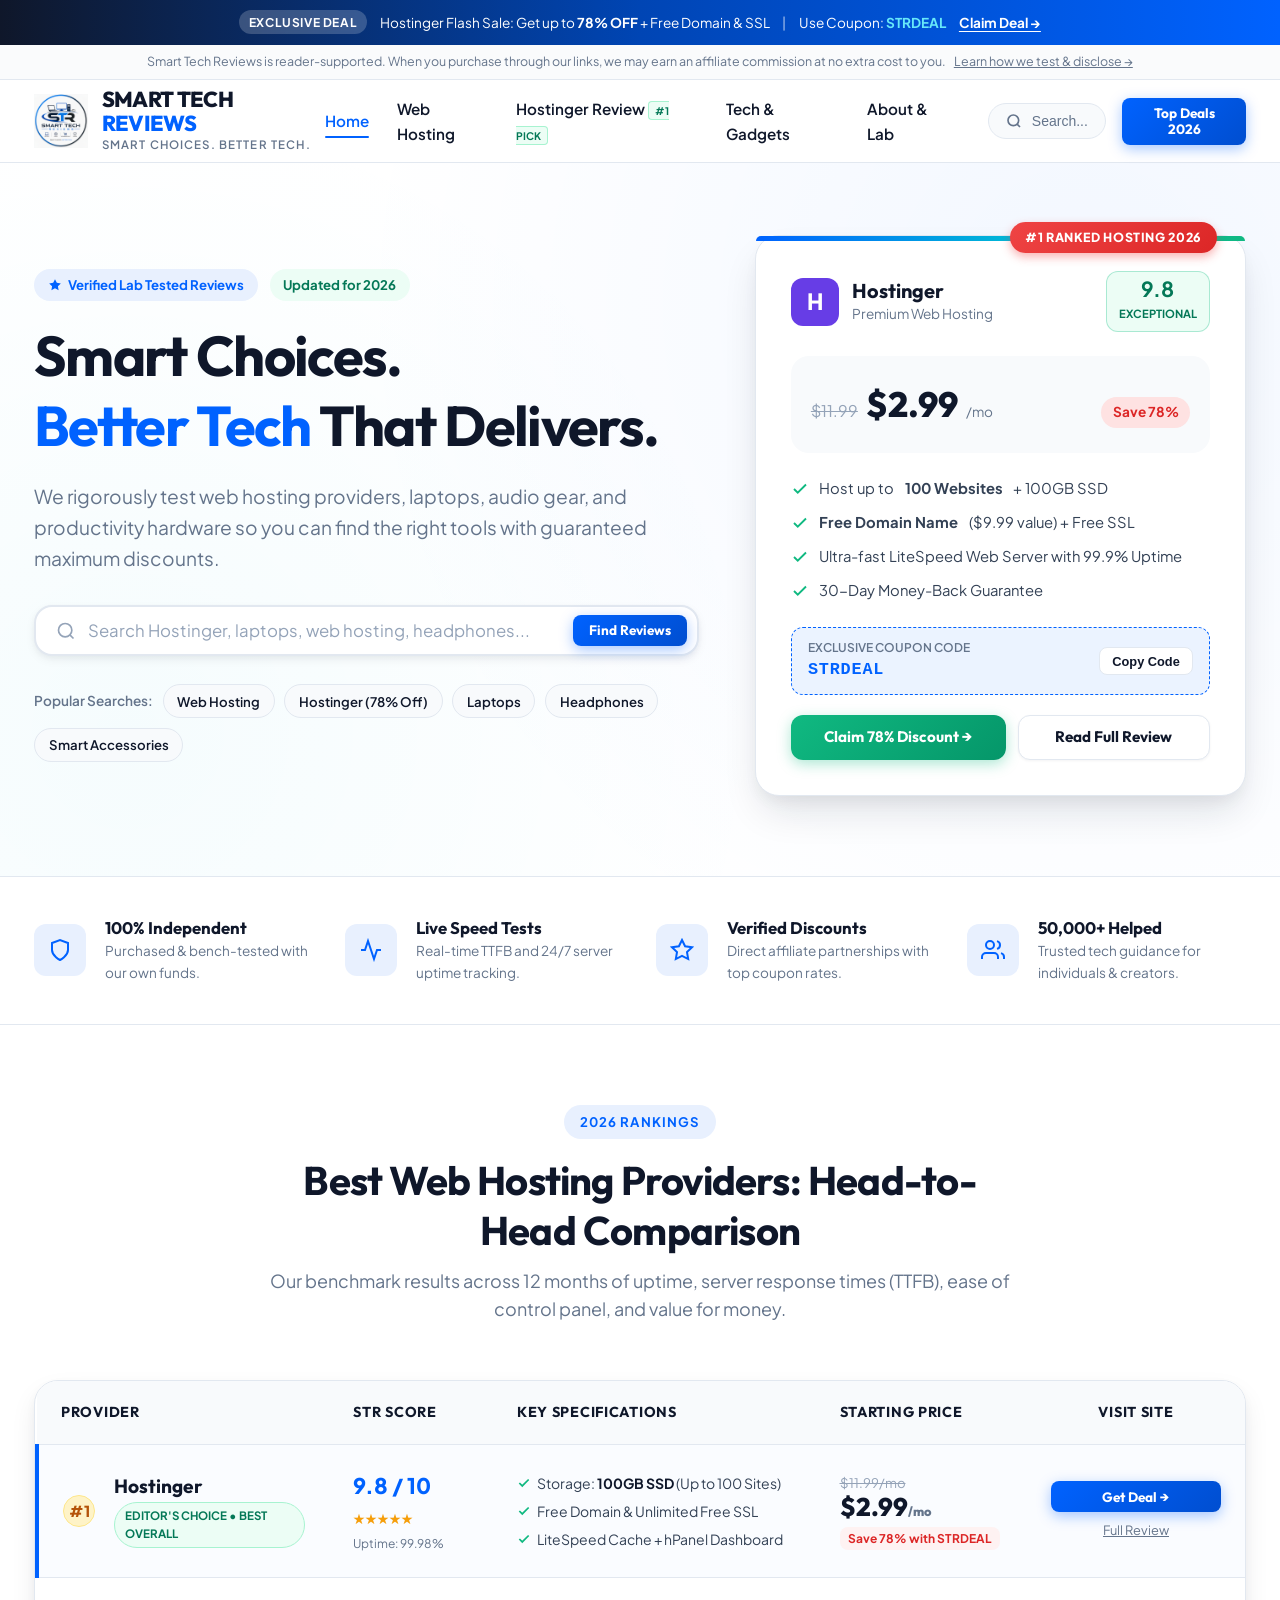
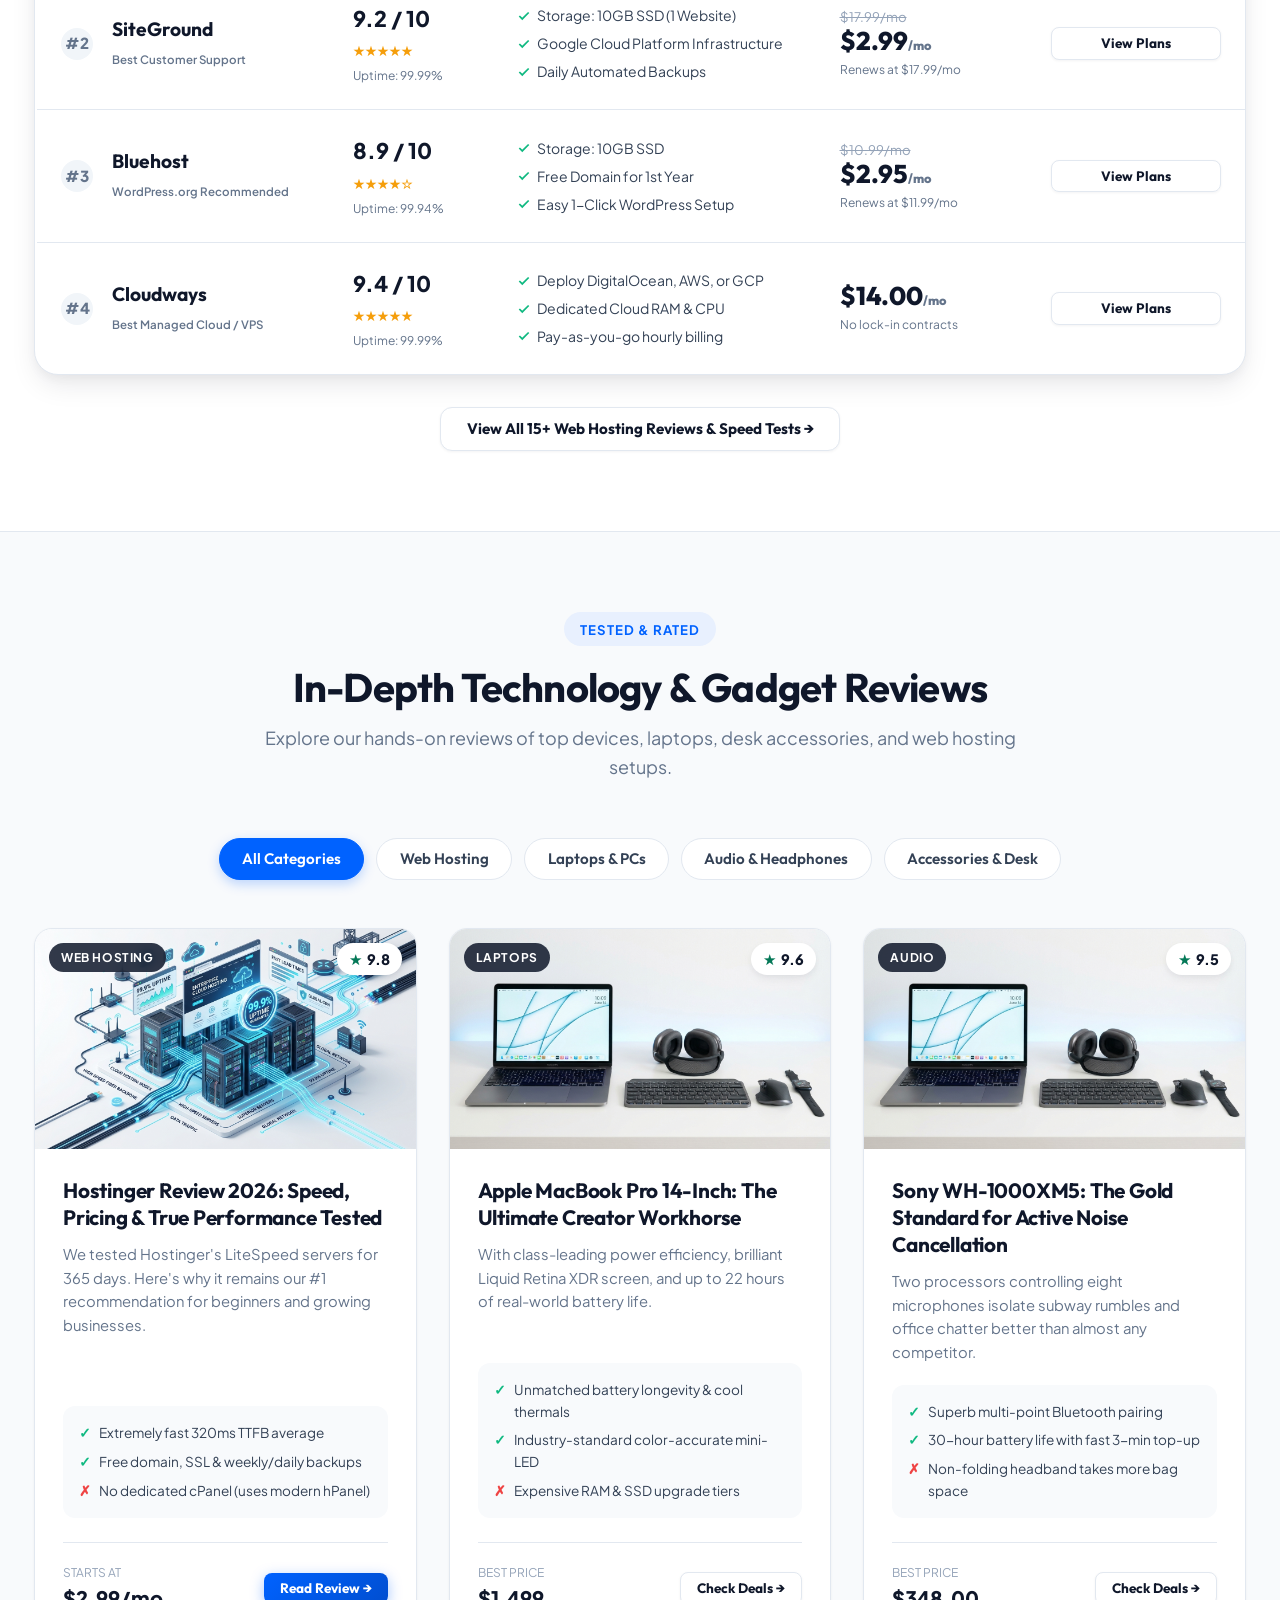
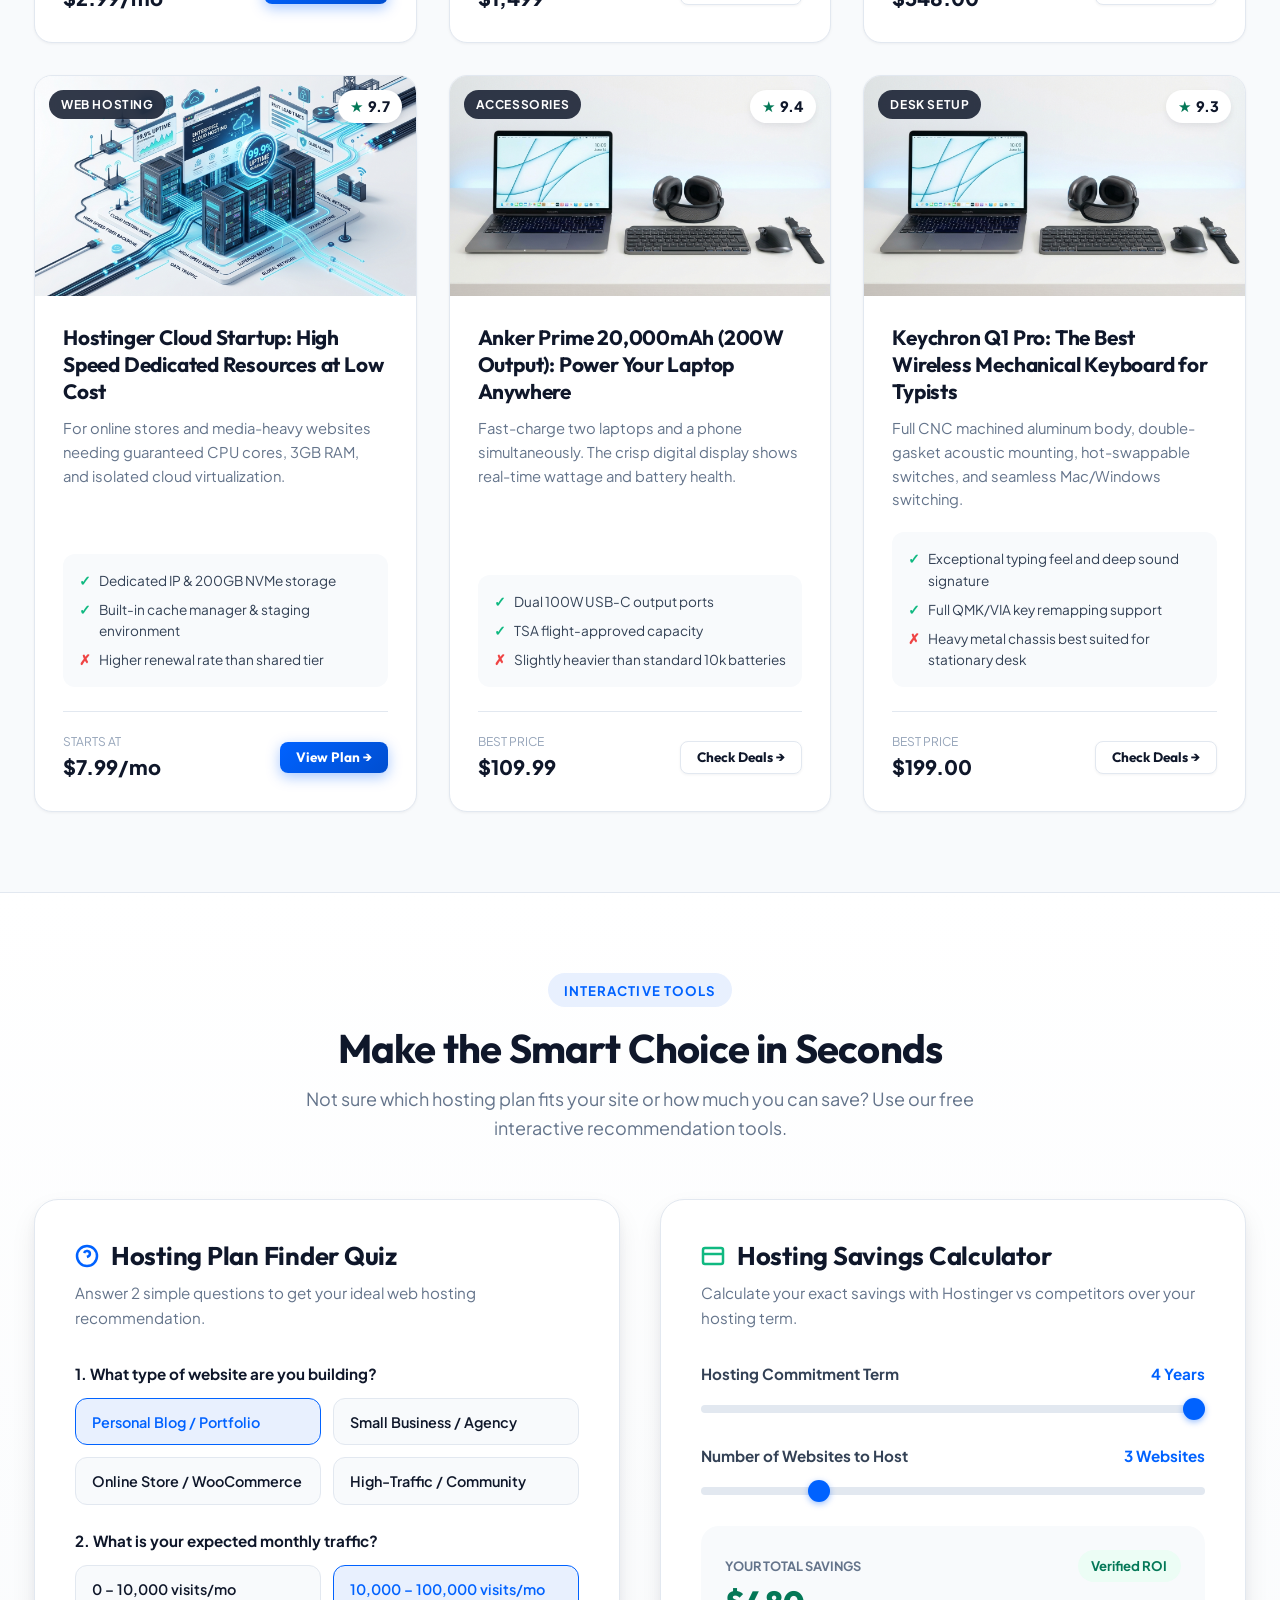
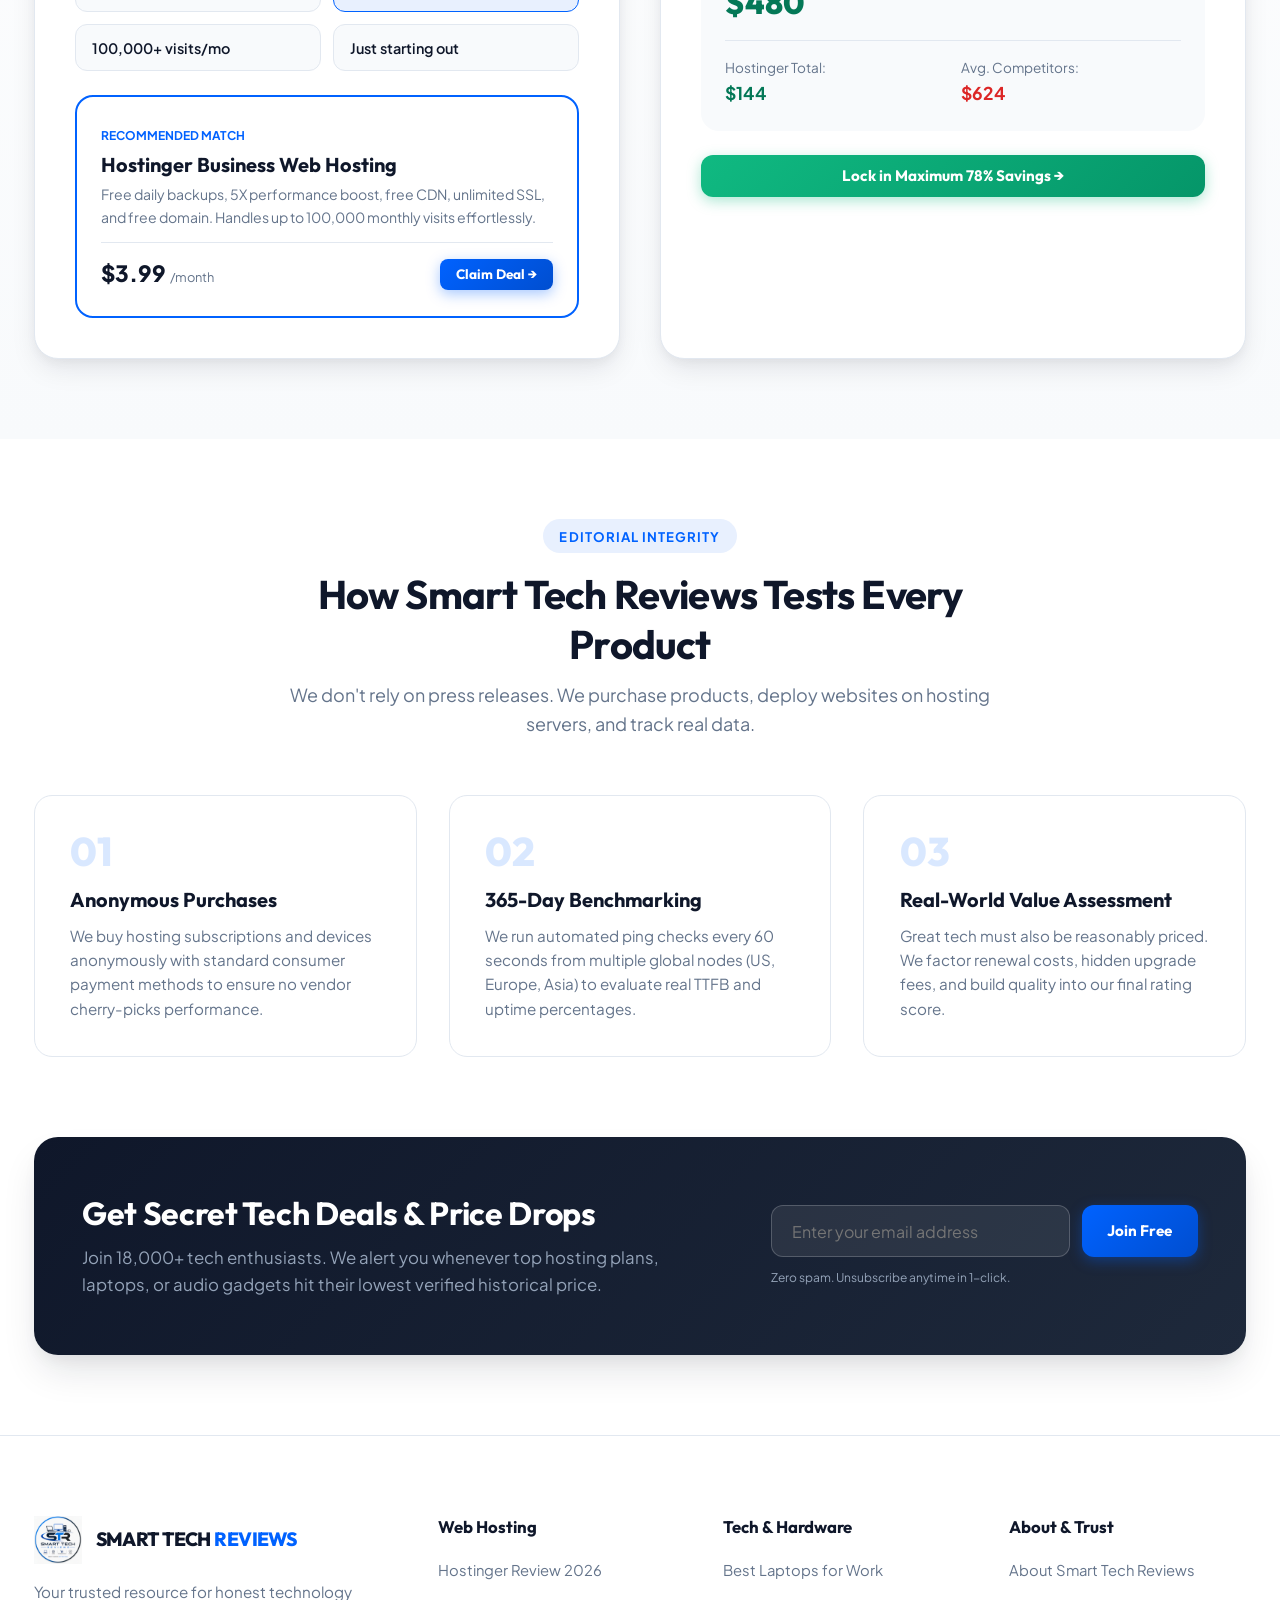
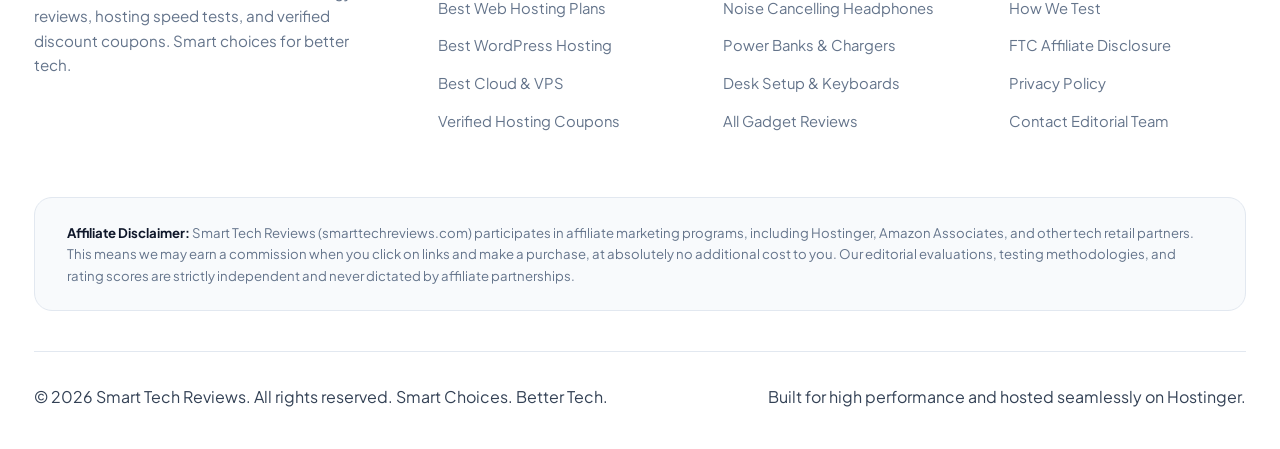
==== index.html @ 4ea13443 "Initial launch: Smart Tech Reviews affiliate marketing platform with Hostinger landing pages, review" ====
<!DOCTYPE html>
<html lang="en">
<head>
  <meta charset="UTF-8">
  <meta name="viewport" content="width=device-width, initial-scale=1.0">
  <title>Smart Tech Reviews | Expert Gadget & Web Hosting Reviews (2026)</title>
  <meta name="description" content="Unbiased, hands-on tech reviews, benchmark tests, and verified discount coupons. Compare top web hosting plans, laptops, smart gadgets, and productivity tools.">
  <meta name="keywords" content="smart tech reviews, web hosting reviews, hostinger coupon, best hosting 2026, tech gadget reviews, laptop recommendations">
  
  <!-- Open Graph -->
  <meta property="og:title" content="Smart Tech Reviews - Smart Choices. Better Tech.">
  <meta property="og:description" content="In-depth lab-tested reviews, hosting comparisons, and exclusive tech discounts.">
  <meta property="og:image" content="assets/logo.png">
  <meta property="og:type" content="website">

  <!-- Favicon -->
  <link rel="icon" type="image/png" href="assets/logo.png">

  <!-- Core CSS -->
  <link rel="stylesheet" href="styles.css">
</head>
<body>

  <!-- Top Announcement Bar -->
  <aside class="announcement-bar" aria-label="Special promotion">
    <div class="container">
      <span class="announcement-tag">Exclusive Deal</span>
      <span>Hostinger Flash Sale: Get up to <strong>78% OFF</strong> + Free Domain &amp; SSL</span>
      <span style="opacity: 0.7;">|</span>
      <span>Use Coupon: <strong style="color: #67e8f9;">STRDEAL</strong></span>
      <a href="review-hostinger.html" class="announcement-link">
        Claim Deal &rarr;
      </a>
    </div>
  </aside>

  <!-- Reader Disclosure -->
  <div class="affiliate-disclosure-banner">
    <div class="container">
      <span>Smart Tech Reviews is reader-supported. When you purchase through our links, we may earn an affiliate commission at no extra cost to you.</span>
      <a href="disclosure.html">Learn how we test &amp; disclose &rarr;</a>
    </div>
  </div>

  <!-- Main Site Header -->
  <header class="site-header" id="siteHeader">
    <div class="container header-inner">
      <a href="index.html" class="logo-link" aria-label="Smart Tech Reviews Homepage">
        <img src="assets/logo.png" alt="Smart Tech Reviews Logo" class="logo-img" width="54" height="54">
        <div class="logo-text-group">
          <span class="logo-title">SMART TECH <span>REVIEWS</span></span>
          <span class="logo-tagline">Smart Choices. Better Tech.</span>
        </div>
      </a>

      <!-- Navigation Links -->
      <nav class="main-nav" id="mainNav" aria-label="Main Navigation">
        <ul class="nav-links">
          <li><a href="index.html" class="nav-link active">Home</a></li>
          <li><a href="hosting.html" class="nav-link">Web Hosting</a></li>
          <li><a href="review-hostinger.html" class="nav-link">Hostinger Review <span style="font-size: 0.65rem; background: #ecfdf5; color: #047857; padding: 2px 6px; border-radius: 4px; font-weight: 700; border: 1px solid #a7f3d0;">#1 PICK</span></a></li>
          <li><a href="gadgets.html" class="nav-link">Tech &amp; Gadgets</a></li>
          <li><a href="about.html" class="nav-link">About &amp; Lab</a></li>
        </ul>

        <div class="nav-actions">
          <button class="search-toggle-btn" type="button" aria-label="Search reviews">
            <svg width="16" height="16" viewBox="0 0 24 24" fill="none" stroke="currentColor" stroke-width="2.5"><circle cx="11" cy="11" r="8"></circle><line x1="21" y1="21" x2="16.65" y2="16.65"></line></svg>
            <span>Search...</span>
          </button>
          <a href="hosting.html" class="btn btn-primary btn-sm">
            Top Deals 2026
          </a>
        </div>
      </nav>

      <!-- Mobile Hamburger Button -->
      <button class="mobile-menu-btn" id="mobileMenuToggle" aria-label="Open mobile menu">
        <svg width="24" height="24" viewBox="0 0 24 24" fill="none" stroke="currentColor" stroke-width="2"><line x1="3" y1="12" x2="21" y2="12"></line><line x1="3" y1="6" x2="21" y2="6"></line><line x1="3" y1="18" x2="21" y2="18"></line></svg>
      </button>
    </div>
  </header>

  <!-- Hero Section -->
  <main>
    <section class="hero-section" id="hero">
      <div class="container hero-grid">
        <div class="hero-left">
          <div class="hero-badge-row">
            <span class="badge-pill badge-pill-blue">
              <svg width="14" height="14" viewBox="0 0 24 24" fill="currentColor"><path d="M12 2l3.09 6.26L22 9.27l-5 4.87 1.18 6.88L12 17.77l-6.18 3.25L7 14.14 2 9.27l6.91-1.01L12 2z"/></svg>
              Verified Lab Tested Reviews
            </span>
            <span class="badge-pill badge-pill-green">
              Updated for 2026
            </span>
          </div>

          <h1 class="hero-title">
            Smart Choices.<br>
            <span class="highlight">Better Tech</span> That Delivers.
          </h1>

          <p class="hero-description">
            We rigorously test web hosting providers, laptops, audio gear, and productivity hardware so you can find the right tools with guaranteed maximum discounts.
          </p>

          <!-- Interactive Search Box -->
          <form class="hero-search-box" id="heroSearchForm" role="search">
            <svg width="20" height="20" viewBox="0 0 24 24" fill="none" stroke="var(--text-light)" stroke-width="2"><circle cx="11" cy="11" r="8"></circle><line x1="21" y1="21" x2="16.65" y2="16.65"></line></svg>
            <input type="text" id="heroSearchInput" placeholder="Search Hostinger, laptops, web hosting, headphones..." aria-label="Search reviews and tech">
            <button type="submit" class="btn btn-primary btn-sm">Find Reviews</button>
          </form>

          <!-- Quick Category Chips -->
          <div class="hero-quick-chips">
            <span class="chips-label">Popular Searches:</span>
            <a href="hosting.html" class="chip">Web Hosting</a>
            <a href="review-hostinger.html" class="chip">Hostinger (78% Off)</a>
            <a href="gadgets.html#laptops" class="chip">Laptops</a>
            <a href="gadgets.html#audio" class="chip">Headphones</a>
            <a href="gadgets.html#accessories" class="chip">Smart Accessories</a>
          </div>
        </div>

        <!-- Hero Right: Featured Deal Showcase -->
        <div class="hero-right">
          <div class="featured-deal-card">
            <span class="deal-card-badge">#1 Ranked Hosting 2026</span>
            
            <div class="deal-card-header">
              <div class="deal-brand">
                <div class="deal-brand-logo">H</div>
                <div class="deal-brand-meta">
                  <h4>Hostinger</h4>
                  <p>Premium Web Hosting</p>
                </div>
              </div>
              <div class="deal-score-badge">
                <strong>9.8</strong>
                <span>Exceptional</span>
              </div>
            </div>

            <div class="deal-price-block">
              <div class="deal-pricing-left">
                <span class="deal-price-strike">$11.99</span>
                <span class="deal-price-main">$2.99</span>
                <span class="deal-price-period">/mo</span>
              </div>
              <span class="deal-discount-pill">Save 78%</span>
            </div>

            <ul class="deal-highlights-list">
              <li>
                <svg width="18" height="18" viewBox="0 0 24 24" fill="none" stroke="currentColor" stroke-width="2.5"><polyline points="20 6 9 17 4 12"></polyline></svg>
                Host up to <strong>100 Websites</strong> + 100GB SSD
              </li>
              <li>
                <svg width="18" height="18" viewBox="0 0 24 24" fill="none" stroke="currentColor" stroke-width="2.5"><polyline points="20 6 9 17 4 12"></polyline></svg>
                <strong>Free Domain Name</strong> ($9.99 value) + Free SSL
              </li>
              <li>
                <svg width="18" height="18" viewBox="0 0 24 24" fill="none" stroke="currentColor" stroke-width="2.5"><polyline points="20 6 9 17 4 12"></polyline></svg>
                Ultra-fast LiteSpeed Web Server with 99.9% Uptime
              </li>
              <li>
                <svg width="18" height="18" viewBox="0 0 24 24" fill="none" stroke="currentColor" stroke-width="2.5"><polyline points="20 6 9 17 4 12"></polyline></svg>
                30-Day Money-Back Guarantee
              </li>
            </ul>

            <!-- 1-Click Coupon Code Box -->
            <div class="deal-coupon-box">
              <div class="coupon-info">
                <span class="coupon-label">Exclusive Coupon Code</span>
                <span class="coupon-code-text">STRDEAL</span>
              </div>
              <button class="copy-btn" data-coupon="STRDEAL" data-target-url="https://www.hostinger.com?REFERRALCODE=STRDEAL" type="button">
                Copy Code
              </button>
            </div>

            <div style="display: flex; gap: 0.75rem;">
              <a href="https://www.hostinger.com?REFERRALCODE=STRDEAL" target="_blank" rel="noopener sponsored" class="btn btn-green" style="flex: 1;">
                Claim 78% Discount &rarr;
              </a>
              <a href="review-hostinger.html" class="btn btn-secondary" style="flex: 0.85;">
                Read Full Review
              </a>
            </div>
          </div>
        </div>
      </div>
    </section>

    <!-- Trust Strip -->
    <section class="trust-strip" aria-label="Our core review principles">
      <div class="container">
        <div class="trust-grid">
          <div class="trust-item">
            <div class="trust-icon-box">
              <svg width="24" height="24" viewBox="0 0 24 24" fill="none" stroke="currentColor" stroke-width="2"><path d="M12 22s8-4 8-10V5l-8-3-8 3v7c0 6 8 10 8 10z"></path></svg>
            </div>
            <div class="trust-text">
              <h4>100% Independent</h4>
              <p>Purchased &amp; bench-tested with our own funds.</p>
            </div>
          </div>

          <div class="trust-item">
            <div class="trust-icon-box">
              <svg width="24" height="24" viewBox="0 0 24 24" fill="none" stroke="currentColor" stroke-width="2"><polyline points="22 12 18 12 15 21 9 3 6 12 2 12"></polyline></svg>
            </div>
            <div class="trust-text">
              <h4>Live Speed Tests</h4>
              <p>Real-time TTFB and 24/7 server uptime tracking.</p>
            </div>
          </div>

          <div class="trust-item">
            <div class="trust-icon-box">
              <svg width="24" height="24" viewBox="0 0 24 24" fill="none" stroke="currentColor" stroke-width="2"><polygon points="12 2 15.09 8.26 22 9.27 17 14.14 18.18 21.02 12 17.77 5.82 21.02 7 14.14 2 9.27 8.91 8.26 12 2"></polygon></svg>
            </div>
            <div class="trust-text">
              <h4>Verified Discounts</h4>
              <p>Direct affiliate partnerships with top coupon rates.</p>
            </div>
          </div>

          <div class="trust-item">
            <div class="trust-icon-box">
              <svg width="24" height="24" viewBox="0 0 24 24" fill="none" stroke="currentColor" stroke-width="2"><path d="M17 21v-2a4 4 0 0 0-4-4H5a4 4 0 0 0-4 4v2"></path><circle cx="9" cy="7" r="4"></circle><path d="M23 21v-2a4 4 0 0 0-3-3.87"></path><path d="M16 3.13a4 4 0 0 1 0 7.75"></path></svg>
            </div>
            <div class="trust-text">
              <h4>50,000+ Helped</h4>
              <p>Trusted tech guidance for individuals &amp; creators.</p>
            </div>
          </div>
        </div>
      </div>
    </section>

    <!-- Best Web Hosting Comparison Matrix Section -->
    <section class="section" id="hosting-comparison">
      <div class="container">
        <div class="section-header">
          <span class="section-tag">2026 Rankings</span>
          <h2>Best Web Hosting Providers: Head-to-Head Comparison</h2>
          <p class="section-subtitle">
            Our benchmark results across 12 months of uptime, server response times (TTFB), ease of control panel, and value for money.
          </p>
        </div>

        <div class="table-wrapper">
          <table class="comparison-table" aria-label="Web Hosting Provider Comparison">
            <thead>
              <tr>
                <th scope="col" style="width: 25%;">Provider</th>
                <th scope="col" style="width: 14%;">STR Score</th>
                <th scope="col" style="width: 28%;">Key Specifications</th>
                <th scope="col" style="width: 18%;">Starting Price</th>
                <th scope="col" style="width: 15%; text-align: center;">Visit Site</th>
              </tr>
            </thead>
            <tbody>
              <!-- Row 1: Hostinger (Highlighted Winner) -->
              <tr class="highlighted-row">
                <td>
                  <div class="table-provider-cell">
                    <span class="rank-badge rank-gold">#1</span>
                    <div class="provider-info">
                      <h4>Hostinger</h4>
                      <span class="badge badge-winner">Editor's Choice &bull; Best Overall</span>
                    </div>
                  </div>
                </td>
                <td>
                  <div class="score-cell">
                    <span class="score-num" style="color: var(--brand-blue);">9.8 / 10</span>
                    <div class="stars-row">★★★★★</div>
                    <span style="font-size: 0.75rem; color: var(--text-muted);">Uptime: 99.98%</span>
                  </div>
                </td>
                <td>
                  <ul class="specs-list">
                    <li><svg width="14" height="14" viewBox="0 0 24 24" fill="none" stroke="#10b981" stroke-width="3"><polyline points="20 6 9 17 4 12"></polyline></svg> <span>Storage: <span class="strong">100GB SSD</span> (Up to 100 Sites)</span></li>
                    <li><svg width="14" height="14" viewBox="0 0 24 24" fill="none" stroke="#10b981" stroke-width="3"><polyline points="20 6 9 17 4 12"></polyline></svg> <span>Free Domain &amp; Unlimited Free SSL</span></li>
                    <li><svg width="14" height="14" viewBox="0 0 24 24" fill="none" stroke="#10b981" stroke-width="3"><polyline points="20 6 9 17 4 12"></polyline></svg> <span>LiteSpeed Cache + hPanel Dashboard</span></li>
                  </ul>
                </td>
                <td>
                  <div class="price-cell">
                    <div class="original">$11.99/mo</div>
                    <div class="current">$2.99<span class="period">/mo</span></div>
                    <span class="discount-tag">Save 78% with STRDEAL</span>
                  </div>
                </td>
                <td>
                  <div class="cta-cell">
                    <a href="https://www.hostinger.com?REFERRALCODE=STRDEAL" target="_blank" rel="noopener sponsored" class="btn btn-primary btn-sm" style="width: 100%;">
                      Get Deal &rarr;
                    </a>
                    <a href="review-hostinger.html" class="sub-link">Full Review</a>
                  </div>
                </td>
              </tr>

              <!-- Row 2: SiteGround -->
              <tr>
                <td>
                  <div class="table-provider-cell">
                    <span class="rank-badge rank-default">#2</span>
                    <div class="provider-info">
                      <h4>SiteGround</h4>
                      <span style="font-size: 0.72rem; color: var(--text-muted); font-weight: 600;">Best Customer Support</span>
                    </div>
                  </div>
                </td>
                <td>
                  <div class="score-cell">
                    <span class="score-num">9.2 / 10</span>
                    <div class="stars-row">★★★★★</div>
                    <span style="font-size: 0.75rem; color: var(--text-muted);">Uptime: 99.99%</span>
                  </div>
                </td>
                <td>
                  <ul class="specs-list">
                    <li><svg width="14" height="14" viewBox="0 0 24 24" fill="none" stroke="#10b981" stroke-width="3"><polyline points="20 6 9 17 4 12"></polyline></svg> <span>Storage: 10GB SSD (1 Website)</span></li>
                    <li><svg width="14" height="14" viewBox="0 0 24 24" fill="none" stroke="#10b981" stroke-width="3"><polyline points="20 6 9 17 4 12"></polyline></svg> <span>Google Cloud Platform Infrastructure</span></li>
                    <li><svg width="14" height="14" viewBox="0 0 24 24" fill="none" stroke="#10b981" stroke-width="3"><polyline points="20 6 9 17 4 12"></polyline></svg> <span>Daily Automated Backups</span></li>
                  </ul>
                </td>
                <td>
                  <div class="price-cell">
                    <div class="original">$17.99/mo</div>
                    <div class="current">$2.99<span class="period">/mo</span></div>
                    <span style="font-size: 0.75rem; color: var(--text-muted);">Renews at $17.99/mo</span>
                  </div>
                </td>
                <td>
                  <div class="cta-cell">
                    <a href="hosting.html#siteground" class="btn btn-secondary btn-sm" style="width: 100%;">
                      View Plans
                    </a>
                  </div>
                </td>
              </tr>

              <!-- Row 3: Bluehost -->
              <tr>
                <td>
                  <div class="table-provider-cell">
                    <span class="rank-badge rank-default">#3</span>
                    <div class="provider-info">
                      <h4>Bluehost</h4>
                      <span style="font-size: 0.72rem; color: var(--text-muted); font-weight: 600;">WordPress.org Recommended</span>
                    </div>
                  </div>
                </td>
                <td>
                  <div class="score-cell">
                    <span class="score-num">8.9 / 10</span>
                    <div class="stars-row">★★★★☆</div>
                    <span style="font-size: 0.75rem; color: var(--text-muted);">Uptime: 99.94%</span>
                  </div>
                </td>
                <td>
                  <ul class="specs-list">
                    <li><svg width="14" height="14" viewBox="0 0 24 24" fill="none" stroke="#10b981" stroke-width="3"><polyline points="20 6 9 17 4 12"></polyline></svg> <span>Storage: 10GB SSD</span></li>
                    <li><svg width="14" height="14" viewBox="0 0 24 24" fill="none" stroke="#10b981" stroke-width="3"><polyline points="20 6 9 17 4 12"></polyline></svg> <span>Free Domain for 1st Year</span></li>
                    <li><svg width="14" height="14" viewBox="0 0 24 24" fill="none" stroke="#10b981" stroke-width="3"><polyline points="20 6 9 17 4 12"></polyline></svg> <span>Easy 1-Click WordPress Setup</span></li>
                  </ul>
                </td>
                <td>
                  <div class="price-cell">
                    <div class="original">$10.99/mo</div>
                    <div class="current">$2.95<span class="period">/mo</span></div>
                    <span style="font-size: 0.75rem; color: var(--text-muted);">Renews at $11.99/mo</span>
                  </div>
                </td>
                <td>
                  <div class="cta-cell">
                    <a href="hosting.html#bluehost" class="btn btn-secondary btn-sm" style="width: 100%;">
                      View Plans
                    </a>
                  </div>
                </td>
              </tr>

              <!-- Row 4: Cloudways -->
              <tr>
                <td>
                  <div class="table-provider-cell">
                    <span class="rank-badge rank-default">#4</span>
                    <div class="provider-info">
                      <h4>Cloudways</h4>
                      <span style="font-size: 0.72rem; color: var(--text-muted); font-weight: 600;">Best Managed Cloud / VPS</span>
                    </div>
                  </div>
                </td>
                <td>
                  <div class="score-cell">
                    <span class="score-num">9.4 / 10</span>
                    <div class="stars-row">★★★★★</div>
                    <span style="font-size: 0.75rem; color: var(--text-muted);">Uptime: 99.99%</span>
                  </div>
                </td>
                <td>
                  <ul class="specs-list">
                    <li><svg width="14" height="14" viewBox="0 0 24 24" fill="none" stroke="#10b981" stroke-width="3"><polyline points="20 6 9 17 4 12"></polyline></svg> <span>Deploy DigitalOcean, AWS, or GCP</span></li>
                    <li><svg width="14" height="14" viewBox="0 0 24 24" fill="none" stroke="#10b981" stroke-width="3"><polyline points="20 6 9 17 4 12"></polyline></svg> <span>Dedicated Cloud RAM &amp; CPU</span></li>
                    <li><svg width="14" height="14" viewBox="0 0 24 24" fill="none" stroke="#10b981" stroke-width="3"><polyline points="20 6 9 17 4 12"></polyline></svg> <span>Pay-as-you-go hourly billing</span></li>
                  </ul>
                </td>
                <td>
                  <div class="price-cell">
                    <div class="current">$14.00<span class="period">/mo</span></div>
                    <span style="font-size: 0.75rem; color: var(--text-muted);">No lock-in contracts</span>
                  </div>
                </td>
                <td>
                  <div class="cta-cell">
                    <a href="hosting.html#cloudways" class="btn btn-secondary btn-sm" style="width: 100%;">
                      View Plans
                    </a>
                  </div>
                </td>
              </tr>
            </tbody>
          </table>
        </div>

        <div style="text-align: center; margin-top: 1.5rem;">
          <a href="hosting.html" class="btn btn-secondary">
            View All 15+ Web Hosting Reviews &amp; Speed Tests &rarr;
          </a>
        </div>
      </div>
    </section>

    <!-- Category Tabs & Reviews Section -->
    <section class="section section-light" id="reviews-grid-section">
      <div class="container">
        <div class="section-header">
          <span class="section-tag">Tested &amp; Rated</span>
          <h2>In-Depth Technology &amp; Gadget Reviews</h2>
          <p class="section-subtitle">
            Explore our hands-on reviews of top devices, laptops, desk accessories, and web hosting setups.
          </p>
        </div>

        <!-- Filter Tabs -->
        <div class="category-tabs" role="tablist">
          <button class="category-tab-btn active" data-category="all" type="button">All Categories</button>
          <button class="category-tab-btn" data-category="hosting" type="button">Web Hosting</button>
          <button class="category-tab-btn" data-category="laptops" type="button">Laptops &amp; PCs</button>
          <button class="category-tab-btn" data-category="audio" type="button">Audio &amp; Headphones</button>
          <button class="category-tab-btn" data-category="accessories" type="button">Accessories &amp; Desk</button>
        </div>

        <!-- Reviews Grid -->
        <div class="cards-grid">
          <!-- Card 1: Hostinger Full Review -->
          <article class="review-card" data-category="hosting">
            <div class="review-card-media">
              <img src="assets/hosting-cloud.jpg" alt="Hostinger Web Hosting Review 2026" loading="lazy">
              <span class="card-category-badge">Web Hosting</span>
              <span class="card-score-pill"><span>★</span> 9.8</span>
            </div>
            <div class="review-card-body">
              <h3 class="review-card-title">
                <a href="review-hostinger.html">Hostinger Review 2026: Speed, Pricing &amp; True Performance Tested</a>
              </h3>
              <p class="review-card-summary">
                We tested Hostinger's LiteSpeed servers for 365 days. Here's why it remains our #1 recommendation for beginners and growing businesses.
              </p>
              
              <div class="pros-cons-mini">
                <div class="pros-mini">
                  <span class="icon">✓</span>
                  <span>Extremely fast 320ms TTFB average</span>
                </div>
                <div class="pros-mini">
                  <span class="icon">✓</span>
                  <span>Free domain, SSL &amp; weekly/daily backups</span>
                </div>
                <div class="cons-mini">
                  <span class="icon">✗</span>
                  <span>No dedicated cPanel (uses modern hPanel)</span>
                </div>
              </div>

              <div class="review-card-footer">
                <div class="card-price-info">
                  <span class="card-price-label">Starts at</span>
                  <span class="card-price-val">$2.99/mo</span>
                </div>
                <a href="review-hostinger.html" class="btn btn-primary btn-sm">
                  Read Review &rarr;
                </a>
              </div>
            </div>
          </article>

          <!-- Card 2: Apple MacBook Pro -->
          <article class="review-card" data-category="laptops">
            <div class="review-card-media">
              <img src="assets/tech-gear.jpg" alt="Apple MacBook Pro Review" loading="lazy">
              <span class="card-category-badge">Laptops</span>
              <span class="card-score-pill"><span>★</span> 9.6</span>
            </div>
            <div class="review-card-body">
              <h3 class="review-card-title">
                <a href="gadgets.html#macbook">Apple MacBook Pro 14-Inch: The Ultimate Creator Workhorse</a>
              </h3>
              <p class="review-card-summary">
                With class-leading power efficiency, brilliant Liquid Retina XDR screen, and up to 22 hours of real-world battery life.
              </p>

              <div class="pros-cons-mini">
                <div class="pros-mini">
                  <span class="icon">✓</span>
                  <span>Unmatched battery longevity &amp; cool thermals</span>
                </div>
                <div class="pros-mini">
                  <span class="icon">✓</span>
                  <span>Industry-standard color-accurate mini-LED</span>
                </div>
                <div class="cons-mini">
                  <span class="icon">✗</span>
                  <span>Expensive RAM &amp; SSD upgrade tiers</span>
                </div>
              </div>

              <div class="review-card-footer">
                <div class="card-price-info">
                  <span class="card-price-label">Best Price</span>
                  <span class="card-price-val">$1,499</span>
                </div>
                <a href="gadgets.html#macbook" class="btn btn-secondary btn-sm">
                  Check Deals &rarr;
                </a>
              </div>
            </div>
          </article>

          <!-- Card 3: Sony WH-1000XM5 -->
          <article class="review-card" data-category="audio">
            <div class="review-card-media">
              <img src="assets/tech-gear.jpg" alt="Sony WH-1000XM5 Wireless Headphones" loading="lazy">
              <span class="card-category-badge">Audio</span>
              <span class="card-score-pill"><span>★</span> 9.5</span>
            </div>
            <div class="review-card-body">
              <h3 class="review-card-title">
                <a href="gadgets.html#sony-headphones">Sony WH-1000XM5: The Gold Standard for Active Noise Cancellation</a>
              </h3>
              <p class="review-card-summary">
                Two processors controlling eight microphones isolate subway rumbles and office chatter better than almost any competitor.
              </p>

              <div class="pros-cons-mini">
                <div class="pros-mini">
                  <span class="icon">✓</span>
                  <span>Superb multi-point Bluetooth pairing</span>
                </div>
                <div class="pros-mini">
                  <span class="icon">✓</span>
                  <span>30-hour battery life with fast 3-min top-up</span>
                </div>
                <div class="cons-mini">
                  <span class="icon">✗</span>
                  <span>Non-folding headband takes more bag space</span>
                </div>
              </div>

              <div class="review-card-footer">
                <div class="card-price-info">
                  <span class="card-price-label">Best Price</span>
                  <span class="card-price-val">$348.00</span>
                </div>
                <a href="gadgets.html#sony-headphones" class="btn btn-secondary btn-sm">
                  Check Deals &rarr;
                </a>
              </div>
            </div>
          </article>

          <!-- Card 4: Hostinger Cloud Startup -->
          <article class="review-card" data-category="hosting">
            <div class="review-card-media">
              <img src="assets/hosting-cloud.jpg" alt="Hostinger Cloud Startup Plan" loading="lazy">
              <span class="card-category-badge">Web Hosting</span>
              <span class="card-score-pill"><span>★</span> 9.7</span>
            </div>
            <div class="review-card-body">
              <h3 class="review-card-title">
                <a href="hosting.html#cloud-startup">Hostinger Cloud Startup: High Speed Dedicated Resources at Low Cost</a>
              </h3>
              <p class="review-card-summary">
                For online stores and media-heavy websites needing guaranteed CPU cores, 3GB RAM, and isolated cloud virtualization.
              </p>

              <div class="pros-cons-mini">
                <div class="pros-mini">
                  <span class="icon">✓</span>
                  <span>Dedicated IP &amp; 200GB NVMe storage</span>
                </div>
                <div class="pros-mini">
                  <span class="icon">✓</span>
                  <span>Built-in cache manager &amp; staging environment</span>
                </div>
                <div class="cons-mini">
                  <span class="icon">✗</span>
                  <span>Higher renewal rate than shared tier</span>
                </div>
              </div>

              <div class="review-card-footer">
                <div class="card-price-info">
                  <span class="card-price-label">Starts at</span>
                  <span class="card-price-val">$7.99/mo</span>
                </div>
                <a href="hosting.html#cloud-startup" class="btn btn-primary btn-sm">
                  View Plan &rarr;
                </a>
              </div>
            </div>
          </article>

          <!-- Card 5: Anker Prime Power Bank -->
          <article class="review-card" data-category="accessories">
            <div class="review-card-media">
              <img src="assets/tech-gear.jpg" alt="Anker Prime 20,000mAh Power Bank" loading="lazy">
              <span class="card-category-badge">Accessories</span>
              <span class="card-score-pill"><span>★</span> 9.4</span>
            </div>
            <div class="review-card-body">
              <h3 class="review-card-title">
                <a href="gadgets.html#anker-powerbank">Anker Prime 20,000mAh (200W Output): Power Your Laptop Anywhere</a>
              </h3>
              <p class="review-card-summary">
                Fast-charge two laptops and a phone simultaneously. The crisp digital display shows real-time wattage and battery health.
              </p>

              <div class="pros-cons-mini">
                <div class="pros-mini">
                  <span class="icon">✓</span>
                  <span>Dual 100W USB-C output ports</span>
                </div>
                <div class="pros-mini">
                  <span class="icon">✓</span>
                  <span>TSA flight-approved capacity</span>
                </div>
                <div class="cons-mini">
                  <span class="icon">✗</span>
                  <span>Slightly heavier than standard 10k batteries</span>
                </div>
              </div>

              <div class="review-card-footer">
                <div class="card-price-info">
                  <span class="card-price-label">Best Price</span>
                  <span class="card-price-val">$109.99</span>
                </div>
                <a href="gadgets.html#anker-powerbank" class="btn btn-secondary btn-sm">
                  Check Deals &rarr;
                </a>
              </div>
            </div>
          </article>

          <!-- Card 6: Keychron Q1 Pro -->
          <article class="review-card" data-category="accessories">
            <div class="review-card-media">
              <img src="assets/tech-gear.jpg" alt="Keychron Q1 Pro Mechanical Keyboard" loading="lazy">
              <span class="card-category-badge">Desk Setup</span>
              <span class="card-score-pill"><span>★</span> 9.3</span>
            </div>
            <div class="review-card-body">
              <h3 class="review-card-title">
                <a href="gadgets.html#keychron">Keychron Q1 Pro: The Best Wireless Mechanical Keyboard for Typists</a>
              </h3>
              <p class="review-card-summary">
                Full CNC machined aluminum body, double-gasket acoustic mounting, hot-swappable switches, and seamless Mac/Windows switching.
              </p>

              <div class="pros-cons-mini">
                <div class="pros-mini">
                  <span class="icon">✓</span>
                  <span>Exceptional typing feel and deep sound signature</span>
                </div>
                <div class="pros-mini">
                  <span class="icon">✓</span>
                  <span>Full QMK/VIA key remapping support</span>
                </div>
                <div class="cons-mini">
                  <span class="icon">✗</span>
                  <span>Heavy metal chassis best suited for stationary desk</span>
                </div>
              </div>

              <div class="review-card-footer">
                <div class="card-price-info">
                  <span class="card-price-label">Best Price</span>
                  <span class="card-price-val">$199.00</span>
                </div>
                <a href="gadgets.html#keychron" class="btn btn-secondary btn-sm">
                  Check Deals &rarr;
                </a>
              </div>
            </div>
          </article>
        </div>
      </div>
    </section>

    <!-- Interactive Tools: Hosting Plan Finder & Savings Calculator -->
    <section class="interactive-section" id="tools">
      <div class="container">
        <div class="section-header">
          <span class="section-tag">Interactive Tools</span>
          <h2>Make the Smart Choice in Seconds</h2>
          <p class="section-subtitle">
            Not sure which hosting plan fits your site or how much you can save? Use our free interactive recommendation tools.
          </p>
        </div>

        <div class="interactive-grid">
          <!-- Tool 1: Quiz -->
          <div class="interactive-box">
            <h3>
              <svg width="24" height="24" viewBox="0 0 24 24" fill="none" stroke="var(--brand-blue)" stroke-width="2.5"><circle cx="12" cy="12" r="10"></circle><path d="M9.09 9a3 3 0 0 1 5.83 1c0 2-3 3-3 3"></path><line x1="12" y1="17" x2="12.01" y2="17"></line></svg>
              Hosting Plan Finder Quiz
            </h3>
            <p class="tool-desc">Answer 2 simple questions to get your ideal web hosting recommendation.</p>

            <div class="quiz-step">
              <label>1. What type of website are you building?</label>
              <div class="quiz-options">
                <button type="button" class="quiz-btn quiz-opt-btn selected" data-step="type" data-val="blog">
                  Personal Blog / Portfolio
                </button>
                <button type="button" class="quiz-btn quiz-opt-btn" data-step="type" data-val="business">
                  Small Business / Agency
                </button>
                <button type="button" class="quiz-btn quiz-opt-btn" data-step="type" data-val="ecommerce">
                  Online Store / WooCommerce
                </button>
                <button type="button" class="quiz-btn quiz-opt-btn" data-step="type" data-val="community">
                  High-Traffic / Community
                </button>
              </div>
            </div>

            <div class="quiz-step">
              <label>2. What is your expected monthly traffic?</label>
              <div class="quiz-options">
                <button type="button" class="quiz-btn quiz-opt-btn" data-step="traffic" data-val="light">
                  0 – 10,000 visits/mo
                </button>
                <button type="button" class="quiz-btn quiz-opt-btn selected" data-step="traffic" data-val="medium">
                  10,000 – 100,000 visits/mo
                </button>
                <button type="button" class="quiz-btn quiz-opt-btn" data-step="traffic" data-val="heavy">
                  100,000+ visits/mo
                </button>
                <button type="button" class="quiz-btn quiz-opt-btn" data-step="traffic" data-val="uncertain">
                  Just starting out
                </button>
              </div>
            </div>

            <!-- Quiz Result Output -->
            <div class="quiz-result-card active" id="quizResultCard">
              <span style="font-size: 0.75rem; font-weight: 700; color: var(--brand-blue); text-transform: uppercase;">Recommended Match</span>
              <h4 id="quizResultTitle" style="margin: 0.35rem 0; font-size: 1.25rem;">Hostinger Business Web Hosting</h4>
              <p id="quizResultDesc" style="font-size: 0.88rem; color: var(--text-muted); margin-bottom: 0.85rem;">
                Free daily backups, 5X performance boost, free CDN, unlimited SSL, and free domain. Handles up to 100,000 monthly visits effortlessly.
              </p>
              <div style="display: flex; align-items: center; justify-content: space-between; border-top: 1px solid var(--border-light); padding-top: 0.85rem;">
                <div id="quizResultPrice" style="font-size: 1.4rem; font-weight: 800; color: var(--dark-slate);">
                  $3.99 <span style="font-size:0.8rem; font-weight:normal; color:var(--text-muted);">/month</span>
                </div>
                <a id="quizResultLink" href="review-hostinger.html" class="btn btn-primary btn-sm">
                  Claim Deal &rarr;
                </a>
              </div>
            </div>
          </div>

          <!-- Tool 2: Savings Calculator -->
          <div class="interactive-box">
            <h3>
              <svg width="24" height="24" viewBox="0 0 24 24" fill="none" stroke="var(--accent-green)" stroke-width="2.5"><rect x="2" y="4" width="20" height="16" rx="2"></rect><line x1="2" y1="10" x2="22" y2="10"></line></svg>
              Hosting Savings Calculator
            </h3>
            <p class="tool-desc">Calculate your exact savings with Hostinger vs competitors over your hosting term.</p>

            <div class="calc-field">
              <label for="calcYearsSlider">
                <span>Hosting Commitment Term</span>
                <span id="calcYearsVal" style="color: var(--brand-blue);">4 Years</span>
              </label>
              <input type="range" class="calc-slider" id="calcYearsSlider" min="1" max="4" value="4" step="1">
            </div>

            <div class="calc-field">
              <label for="calcSitesSlider">
                <span>Number of Websites to Host</span>
                <span id="calcSitesVal" style="color: var(--brand-blue);">3 Websites</span>
              </label>
              <input type="range" class="calc-slider" id="calcSitesSlider" min="1" max="10" value="3" step="1">
            </div>

            <div class="calc-result-summary">
              <div class="calc-savings-row">
                <div>
                  <span style="font-size: 0.8rem; font-weight: 700; text-transform: uppercase; color: var(--text-muted); display: block;">Your Total Savings</span>
                  <span class="savings-amount" id="calcSavingsTotal">$480</span>
                </div>
                <span class="badge-pill badge-pill-green">Verified ROI</span>
              </div>

              <div style="display: grid; grid-template-columns: 1fr 1fr; gap: 1rem; padding-top: 1rem; border-top: 1px solid var(--border-light); font-size: 0.85rem;">
                <div>
                  <span style="color: var(--text-muted);">Hostinger Total:</span>
                  <strong style="display: block; font-size: 1.1rem; color: var(--accent-green-dark);" id="calcHostingerTotal">$144</strong>
                </div>
                <div>
                  <span style="color: var(--text-muted);">Avg. Competitors:</span>
                  <strong style="display: block; font-size: 1.1rem; color: #dc2626;" id="calcCompetitorTotal">$624</strong>
                </div>
              </div>
            </div>

            <div style="margin-top: 1.5rem;">
              <a href="https://www.hostinger.com?REFERRALCODE=STRDEAL" target="_blank" rel="noopener sponsored" class="btn btn-green" style="width: 100%;">
                Lock in Maximum 78% Savings &rarr;
              </a>
            </div>
          </div>
        </div>
      </div>
    </section>

    <!-- Testing Methodology -->
    <section class="section" id="methodology">
      <div class="container">
        <div class="section-header">
          <span class="section-tag">Editorial Integrity</span>
          <h2>How Smart Tech Reviews Tests Every Product</h2>
          <p class="section-subtitle">
            We don't rely on press releases. We purchase products, deploy websites on hosting servers, and track real data.
          </p>
        </div>

        <div class="testing-process-grid">
          <div class="process-card">
            <div class="process-step-num">01</div>
            <h4>Anonymous Purchases</h4>
            <p>
              We buy hosting subscriptions and devices anonymously with standard consumer payment methods to ensure no vendor cherry-picks performance.
            </p>
          </div>

          <div class="process-card">
            <div class="process-step-num">02</div>
            <h4>365-Day Benchmarking</h4>
            <p>
              We run automated ping checks every 60 seconds from multiple global nodes (US, Europe, Asia) to evaluate real TTFB and uptime percentages.
            </p>
          </div>

          <div class="process-card">
            <div class="process-step-num">03</div>
            <h4>Real-World Value Assessment</h4>
            <p>
              Great tech must also be reasonably priced. We factor renewal costs, hidden upgrade fees, and build quality into our final rating score.
            </p>
          </div>
        </div>
      </div>
    </section>

    <!-- Newsletter VIP Section -->
    <section class="section" style="padding-top: 0;">
      <div class="container">
        <div class="newsletter-card">
          <div class="newsletter-content">
            <h3>Get Secret Tech Deals &amp; Price Drops</h3>
            <p>
              Join 18,000+ tech enthusiasts. We alert you whenever top hosting plans, laptops, or audio gadgets hit their lowest verified historical price.
            </p>
          </div>
          <div>
            <form class="newsletter-form" onsubmit="handleNewsletterSubmit(event)">
              <input type="email" class="newsletter-input" placeholder="Enter your email address" required aria-label="Email address">
              <button type="submit" class="btn btn-primary">Join Free</button>
            </form>
            <p class="newsletter-disclaimer">Zero spam. Unsubscribe anytime in 1-click.</p>
          </div>
        </div>
      </div>
    </section>
  </main>

  <!-- Site Footer -->
  <footer class="site-footer">
    <div class="container">
      <div class="footer-top">
        <div class="footer-brand">
          <a href="index.html" class="logo-link">
            <img src="assets/logo.png" alt="Smart Tech Reviews" width="48" height="48">
            <span class="logo-title" style="font-size: 1.2rem;">SMART TECH <span>REVIEWS</span></span>
          </a>
          <p>
            Your trusted resource for honest technology reviews, hosting speed tests, and verified discount coupons. Smart choices for better tech.
          </p>
        </div>

        <div class="footer-col">
          <h5>Web Hosting</h5>
          <ul>
            <li><a href="review-hostinger.html">Hostinger Review 2026</a></li>
            <li><a href="hosting.html">Best Web Hosting Plans</a></li>
            <li><a href="hosting.html#wordpress">Best WordPress Hosting</a></li>
            <li><a href="hosting.html#vps">Best Cloud &amp; VPS</a></li>
            <li><a href="hosting.html#deals">Verified Hosting Coupons</a></li>
          </ul>
        </div>

        <div class="footer-col">
          <h5>Tech &amp; Hardware</h5>
          <ul>
            <li><a href="gadgets.html#laptops">Best Laptops for Work</a></li>
            <li><a href="gadgets.html#audio">Noise Cancelling Headphones</a></li>
            <li><a href="gadgets.html#accessories">Power Banks &amp; Chargers</a></li>
            <li><a href="gadgets.html#desk">Desk Setup &amp; Keyboards</a></li>
            <li><a href="gadgets.html">All Gadget Reviews</a></li>
          </ul>
        </div>

        <div class="footer-col">
          <h5>About &amp; Trust</h5>
          <ul>
            <li><a href="about.html">About Smart Tech Reviews</a></li>
            <li><a href="about.html#methodology">How We Test</a></li>
            <li><a href="disclosure.html">FTC Affiliate Disclosure</a></li>
            <li><a href="disclosure.html#privacy">Privacy Policy</a></li>
            <li><a href="about.html#contact">Contact Editorial Team</a></li>
          </ul>
        </div>
      </div>

      <!-- FTC Disclosure Box -->
      <div class="footer-ftc-box">
        <strong>Affiliate Disclaimer:</strong> Smart Tech Reviews (smarttechreviews.com) participates in affiliate marketing programs, including Hostinger, Amazon Associates, and other tech retail partners. This means we may earn a commission when you click on links and make a purchase, at absolutely no additional cost to you. Our editorial evaluations, testing methodologies, and rating scores are strictly independent and never dictated by affiliate partnerships.
      </div>

      <div class="footer-bottom">
        <p>&copy; 2026 Smart Tech Reviews. All rights reserved. Smart Choices. Better Tech.</p>
        <p>Built for high performance and hosted seamlessly on Hostinger.</p>
      </div>
    </div>
  </footer>

  <!-- Search Modal -->
  <div class="search-modal" id="searchModal" role="dialog" aria-modal="true" aria-label="Search dialog">
    <div class="modal-content">
      <div class="modal-search-header">
        <svg width="22" height="22" viewBox="0 0 24 24" fill="none" stroke="var(--brand-blue)" stroke-width="2.5"><circle cx="11" cy="11" r="8"></circle><line x1="21" y1="21" x2="16.65" y2="16.65"></line></svg>
        <input type="text" class="modal-search-input" id="modalSearchInput" placeholder="Type to search reviews, hosting, gadgets...">
        <button class="modal-close-btn" id="modalCloseBtn" aria-label="Close search">&times;</button>
      </div>
      <div class="modal-results-list" id="modalResultsList">
        <p style="text-align: center; color: var(--text-muted); padding: 2rem 0;">
          Type to search 150+ reviews, comparisons, deals and tech gadgets...
        </p>
      </div>
    </div>
  </div>

  <!-- JavaScript -->
  <script src="app.js"></script>
</body>
</html>
---- styles.css ----
/* ==========================================================================
   SMART TECH REVIEWS (STR) - CORE DESIGN SYSTEM & STYLES
   Aesthetic: Clean White, Electric Blue (#0062ff), Midnight Slate (#0f172a),
   Premium Cards, Glassmorphism touches, Micro-animations, High-conversion UX
   ========================================================================== */

@import url('https://fonts.googleapis.com/css2?family=Outfit:wght@400;500;600;700;800&family=Plus+Jakarta+Sans:wght@400;500;600;700&display=swap');

:root {
  /* Primary Color Palette - Matches STR Logo */
  --bg-primary: #ffffff;
  --bg-secondary: #f8fafc;
  --bg-tertiary: #f1f5f9;
  --bg-elevated: #ffffff;
  
  --brand-blue: #0062ff;
  --brand-blue-hover: #0050d4;
  --brand-blue-light: #e8f0fe;
  --brand-blue-subtle: rgba(0, 98, 255, 0.08);
  --brand-cyan: #00b4d8;
  
  --dark-slate: #0f172a;
  --navy-heading: #1e293b;
  --text-main: #334155;
  --text-muted: #64748b;
  --text-light: #94a3b8;
  
  --accent-green: #10b981;
  --accent-green-light: #ecfdf5;
  --accent-green-dark: #047857;
  
  --accent-amber: #f59e0b;
  --accent-amber-light: #fffbeb;
  
  --accent-red: #ef4444;
  --accent-red-light: #fef2f2;
  
  --border-light: #e2e8f0;
  --border-subtle: #f1f5f9;
  --border-focus: #0062ff;
  
  /* Elevation & Shadows */
  --shadow-sm: 0 1px 3px rgba(15, 23, 42, 0.05);
  --shadow-md: 0 4px 12px -2px rgba(15, 23, 42, 0.08), 0 2px 6px -1px rgba(15, 23, 42, 0.04);
  --shadow-lg: 0 12px 28px -4px rgba(15, 23, 42, 0.1), 0 4px 12px -2px rgba(15, 23, 42, 0.05);
  --shadow-xl: 0 20px 38px -6px rgba(15, 23, 42, 0.12), 0 8px 16px -4px rgba(15, 23, 42, 0.06);
  --shadow-glow: 0 0 25px rgba(0, 98, 255, 0.22);
  
  /* Radii */
  --radius-sm: 8px;
  --radius-md: 12px;
  --radius-lg: 18px;
  --radius-xl: 24px;
  --radius-full: 9999px;
  
  /* Fonts */
  --font-heading: 'Outfit', -apple-system, BlinkMacSystemFont, sans-serif;
  --font-body: 'Plus Jakarta Sans', -apple-system, BlinkMacSystemFont, sans-serif;
  
  /* Transitions */
  --transition-fast: 0.18s ease;
  --transition-normal: 0.28s cubic-bezier(0.16, 1, 0.3, 1);
  --transition-bounce: 0.4s cubic-bezier(0.34, 1.56, 0.64, 1);
}

/* Base Reset */
*, *::before, *::after {
  box-sizing: border-box;
  margin: 0;
  padding: 0;
}

html {
  scroll-behavior: smooth;
  font-size: 16px;
  -webkit-font-smoothing: antialiased;
}

body {
  font-family: var(--font-body);
  background-color: var(--bg-primary);
  color: var(--text-main);
  line-height: 1.6;
  overflow-x: hidden;
}

/* Typography */
h1, h2, h3, h4, h5, h6 {
  font-family: var(--font-heading);
  color: var(--dark-slate);
  font-weight: 700;
  line-height: 1.25;
}

h1 { font-size: clamp(2.2rem, 4vw + 1rem, 3.5rem); letter-spacing: -0.03em; }
h2 { font-size: clamp(1.8rem, 2.5vw + 0.5rem, 2.5rem); letter-spacing: -0.02em; }
h3 { font-size: clamp(1.3rem, 1.5vw + 0.3rem, 1.75rem); letter-spacing: -0.01em; }
h4 { font-size: 1.2rem; }

p {
  color: var(--text-main);
  font-size: 1rem;
}

a {
  color: var(--brand-blue);
  text-decoration: none;
  transition: color var(--transition-fast);
}

a:hover {
  color: var(--brand-blue-hover);
}

img {
  max-width: 100%;
  height: auto;
  display: block;
}

/* Layout Utilities */
.container {
  width: 100%;
  max-width: 1260px;
  margin: 0 auto;
  padding: 0 1.5rem;
}

.section {
  padding: 5rem 0;
}

.section-light {
  background-color: var(--bg-secondary);
  border-top: 1px solid var(--border-light);
  border-bottom: 1px solid var(--border-light);
}

.section-header {
  text-align: center;
  max-width: 760px;
  margin: 0 auto 3.5rem auto;
}

.section-tag {
  display: inline-flex;
  align-items: center;
  gap: 0.5rem;
  padding: 0.4rem 1rem;
  background-color: var(--brand-blue-light);
  color: var(--brand-blue);
  font-size: 0.825rem;
  font-weight: 700;
  text-transform: uppercase;
  letter-spacing: 0.08em;
  border-radius: var(--radius-full);
  margin-bottom: 1rem;
}

.section-subtitle {
  color: var(--text-muted);
  font-size: 1.125rem;
  margin-top: 0.75rem;
}

/* ==========================================================================
   TOP NOTIFICATION / DEAL BAR & AFFILIATE DISCLOSURE BANNER
   ========================================================================== */
.announcement-bar {
  background: linear-gradient(90deg, #0f172a 0%, #0045b4 50%, #0062ff 100%);
  color: #ffffff;
  padding: 0.65rem 1rem;
  font-size: 0.85rem;
  text-align: center;
  position: relative;
  z-index: 100;
}

.announcement-bar .container {
  display: flex;
  align-items: center;
  justify-content: center;
  gap: 0.8rem;
  flex-wrap: wrap;
}

.announcement-tag {
  background: rgba(255, 255, 255, 0.2);
  backdrop-filter: blur(4px);
  padding: 0.15rem 0.6rem;
  border-radius: var(--radius-full);
  font-weight: 700;
  font-size: 0.75rem;
  letter-spacing: 0.05em;
  text-transform: uppercase;
}

.announcement-link {
  color: #ffffff;
  font-weight: 700;
  text-decoration: underline;
  text-underline-offset: 3px;
  display: inline-flex;
  align-items: center;
  gap: 0.25rem;
}

.announcement-link:hover {
  color: #bbf2f6;
}

.affiliate-disclosure-banner {
  background-color: #fafbfc;
  border-bottom: 1px solid var(--border-light);
  font-size: 0.78rem;
  color: var(--text-muted);
  padding: 0.45rem 1rem;
  text-align: center;
}

.affiliate-disclosure-banner a {
  color: var(--text-muted);
  text-decoration: underline;
  margin-left: 0.35rem;
}

/* ==========================================================================
   NAVIGATION BAR
   ========================================================================== */
.site-header {
  position: sticky;
  top: 0;
  background-color: rgba(255, 255, 255, 0.96);
  backdrop-filter: blur(12px);
  -webkit-backdrop-filter: blur(12px);
  border-bottom: 1px solid var(--border-light);
  z-index: 99;
  transition: all var(--transition-normal);
}

.header-inner {
  display: flex;
  align-items: center;
  justify-content: space-between;
  height: 82px;
}

.logo-link {
  display: flex;
  align-items: center;
  gap: 0.85rem;
  text-decoration: none;
}

.logo-img {
  height: 54px;
  width: auto;
  object-fit: contain;
  transition: transform var(--transition-fast);
}

.logo-link:hover .logo-img {
  transform: scale(1.03);
}

.logo-text-group {
  display: flex;
  flex-direction: column;
}

.logo-title {
  font-family: var(--font-heading);
  font-size: 1.35rem;
  font-weight: 800;
  color: var(--dark-slate);
  letter-spacing: -0.03em;
  line-height: 1.1;
}

.logo-title span {
  color: var(--brand-blue);
}

.logo-tagline {
  font-size: 0.72rem;
  font-weight: 600;
  letter-spacing: 0.1em;
  text-transform: uppercase;
  color: var(--text-muted);
}

.main-nav {
  display: flex;
  align-items: center;
  gap: 2rem;
}

.nav-links {
  display: flex;
  align-items: center;
  list-style: none;
  gap: 1.75rem;
}

.nav-link {
  font-size: 0.95rem;
  font-weight: 600;
  color: var(--dark-slate);
  padding: 0.5rem 0;
  position: relative;
  transition: color var(--transition-fast);
}

.nav-link:hover,
.nav-link.active {
  color: var(--brand-blue);
}

.nav-link.active::after {
  content: '';
  position: absolute;
  bottom: 0;
  left: 0;
  width: 100%;
  height: 2px;
  background-color: var(--brand-blue);
  border-radius: 2px;
}

.nav-actions {
  display: flex;
  align-items: center;
  gap: 1rem;
}

.search-toggle-btn {
  background: var(--bg-secondary);
  border: 1px solid var(--border-light);
  border-radius: var(--radius-full);
  padding: 0.55rem 1.1rem;
  font-size: 0.875rem;
  color: var(--text-muted);
  display: flex;
  align-items: center;
  gap: 0.6rem;
  cursor: pointer;
  transition: all var(--transition-fast);
}

.search-toggle-btn:hover {
  background-color: #ffffff;
  border-color: var(--brand-blue);
  color: var(--brand-blue);
  box-shadow: var(--shadow-sm);
}

.btn {
  display: inline-flex;
  align-items: center;
  justify-content: center;
  gap: 0.5rem;
  font-family: var(--font-heading);
  font-weight: 700;
  font-size: 0.95rem;
  padding: 0.75rem 1.6rem;
  border-radius: var(--radius-md);
  border: none;
  cursor: pointer;
  text-align: center;
  transition: all var(--transition-normal);
  text-decoration: none;
  line-height: 1.2;
}

.btn-primary {
  background: linear-gradient(135deg, var(--brand-blue) 0%, #004ed0 100%);
  color: #ffffff !important;
  box-shadow: 0 4px 14px rgba(0, 98, 255, 0.35);
}

.btn-primary:hover {
  background: linear-gradient(135deg, #0052d9 0%, #003da8 100%);
  transform: translateY(-2px);
  box-shadow: 0 6px 20px rgba(0, 98, 255, 0.45);
}

.btn-secondary {
  background-color: #ffffff;
  color: var(--dark-slate);
  border: 1px solid var(--border-light);
  box-shadow: var(--shadow-sm);
}

.btn-secondary:hover {
  background-color: var(--bg-secondary);
  border-color: var(--text-light);
  color: var(--brand-blue);
  transform: translateY(-2px);
}

.btn-sm {
  padding: 0.45rem 1rem;
  font-size: 0.85rem;
  border-radius: var(--radius-sm);
}

.btn-lg {
  padding: 1rem 2.2rem;
  font-size: 1.1rem;
  border-radius: var(--radius-lg);
}

.btn-green {
  background: linear-gradient(135deg, #10b981 0%, #059669 100%);
  color: #ffffff !important;
  box-shadow: 0 4px 14px rgba(16, 185, 129, 0.35);
}

.btn-green:hover {
  background: linear-gradient(135deg, #059669 0%, #047857 100%);
  transform: translateY(-2px);
  box-shadow: 0 6px 20px rgba(16, 185, 129, 0.45);
}

/* Mobile Menu Toggle */
.mobile-menu-btn {
  display: none;
  background: none;
  border: none;
  color: var(--dark-slate);
  font-size: 1.5rem;
  cursor: pointer;
  padding: 0.5rem;
}

/* ==========================================================================
   HERO SECTION
   ========================================================================== */
.hero-section {
  padding: 4.5rem 0 5rem;
  position: relative;
  background: radial-gradient(circle at 85% 20%, rgba(0, 98, 255, 0.05) 0%, transparent 60%),
              radial-gradient(circle at 10% 80%, rgba(0, 180, 216, 0.04) 0%, transparent 50%),
              #ffffff;
  border-bottom: 1px solid var(--border-light);
  overflow: hidden;
}

.hero-grid {
  display: grid;
  grid-template-columns: 1.15fr 0.85fr;
  gap: 3.5rem;
  align-items: center;
}

.hero-badge-row {
  display: flex;
  align-items: center;
  gap: 0.75rem;
  margin-bottom: 1.25rem;
  flex-wrap: wrap;
}

.badge-pill {
  display: inline-flex;
  align-items: center;
  gap: 0.4rem;
  font-size: 0.825rem;
  font-weight: 700;
  padding: 0.35rem 0.85rem;
  border-radius: var(--radius-full);
}

.badge-pill-blue {
  background-color: var(--brand-blue-light);
  color: var(--brand-blue);
}

.badge-pill-green {
  background-color: var(--accent-green-light);
  color: var(--accent-green-dark);
}

.hero-title {
  margin-bottom: 1.25rem;
}

.hero-title .highlight {
  color: var(--brand-blue);
  position: relative;
  display: inline-block;
}

.hero-description {
  font-size: 1.2rem;
  color: var(--text-muted);
  margin-bottom: 2rem;
  line-height: 1.6;
}

/* Search bar on Hero */
.hero-search-box {
  background: #ffffff;
  border: 2px solid var(--border-light);
  border-radius: var(--radius-lg);
  padding: 0.5rem 0.6rem 0.5rem 1.25rem;
  display: flex;
  align-items: center;
  gap: 0.75rem;
  box-shadow: var(--shadow-md);
  margin-bottom: 1.75rem;
  transition: all var(--transition-fast);
}

.hero-search-box:focus-within {
  border-color: var(--brand-blue);
  box-shadow: var(--shadow-glow);
}

.hero-search-box input {
  flex: 1;
  border: none;
  outline: none;
  font-size: 1.05rem;
  font-family: var(--font-body);
  color: var(--dark-slate);
}

.hero-search-box input::placeholder {
  color: var(--text-light);
}

.hero-search-box button {
  white-space: nowrap;
}

.hero-quick-chips {
  display: flex;
  align-items: center;
  gap: 0.6rem;
  flex-wrap: wrap;
}

.chips-label {
  font-size: 0.85rem;
  font-weight: 600;
  color: var(--text-muted);
}

.chip {
  font-size: 0.825rem;
  font-weight: 600;
  background-color: var(--bg-secondary);
  border: 1px solid var(--border-light);
  padding: 0.35rem 0.85rem;
  border-radius: var(--radius-full);
  color: var(--dark-slate);
  transition: all var(--transition-fast);
  cursor: pointer;
}

.chip:hover {
  background-color: var(--brand-blue-light);
  border-color: var(--brand-blue);
  color: var(--brand-blue);
}

/* Hero Featured Deal Card */
.featured-deal-card {
  background: #ffffff;
  border: 1px solid var(--border-light);
  border-radius: var(--radius-xl);
  padding: 2.2rem;
  box-shadow: var(--shadow-xl);
  position: relative;
  transition: transform var(--transition-normal);
}

.featured-deal-card::before {
  content: '';
  position: absolute;
  top: 0;
  left: 0;
  right: 0;
  height: 5px;
  background: linear-gradient(90deg, var(--brand-blue), var(--brand-cyan), var(--accent-green));
  border-radius: var(--radius-xl) var(--radius-xl) 0 0;
}

.deal-card-badge {
  position: absolute;
  top: -14px;
  right: 28px;
  background: linear-gradient(135deg, #ef4444 0%, #dc2626 100%);
  color: #ffffff;
  font-weight: 800;
  font-size: 0.78rem;
  letter-spacing: 0.05em;
  text-transform: uppercase;
  padding: 0.35rem 0.95rem;
  border-radius: var(--radius-full);
  box-shadow: 0 4px 10px rgba(239, 68, 68, 0.4);
}

.deal-card-header {
  display: flex;
  align-items: center;
  justify-content: space-between;
  margin-bottom: 1.5rem;
}

.deal-brand {
  display: flex;
  align-items: center;
  gap: 0.85rem;
}

.deal-brand-logo {
  width: 48px;
  height: 48px;
  background: #673de6; /* Hostinger Brand Purple */
  border-radius: var(--radius-md);
  display: flex;
  align-items: center;
  justify-content: center;
  color: #ffffff;
  font-weight: 800;
  font-size: 1.4rem;
}

.deal-brand-meta h4 {
  font-size: 1.25rem;
  color: var(--dark-slate);
}

.deal-brand-meta p {
  font-size: 0.85rem;
  color: var(--text-muted);
}

.deal-score-badge {
  background: var(--accent-green-light);
  border: 1px solid rgba(16, 185, 129, 0.3);
  padding: 0.4rem 0.75rem;
  border-radius: var(--radius-md);
  text-align: center;
}

.deal-score-badge strong {
  display: block;
  font-size: 1.3rem;
  color: var(--accent-green-dark);
  line-height: 1;
}

.deal-score-badge span {
  font-size: 0.7rem;
  font-weight: 700;
  color: var(--accent-green-dark);
  text-transform: uppercase;
}

.deal-price-block {
  background-color: var(--bg-secondary);
  border-radius: var(--radius-lg);
  padding: 1.25rem;
  margin-bottom: 1.5rem;
  display: flex;
  align-items: baseline;
  justify-content: space-between;
}

.deal-pricing-left {
  display: flex;
  align-items: baseline;
  gap: 0.5rem;
}

.deal-price-strike {
  font-size: 1rem;
  color: var(--text-light);
  text-decoration: line-through;
}

.deal-price-main {
  font-size: 2.2rem;
  font-weight: 800;
  color: var(--dark-slate);
  font-family: var(--font-heading);
}

.deal-price-period {
  font-size: 0.85rem;
  color: var(--text-muted);
}

.deal-discount-pill {
  background: #fee2e2;
  color: #dc2626;
  font-weight: 700;
  font-size: 0.85rem;
  padding: 0.3rem 0.7rem;
  border-radius: var(--radius-full);
}

.deal-highlights-list {
  list-style: none;
  margin-bottom: 1.5rem;
}

.deal-highlights-list li {
  display: flex;
  align-items: center;
  gap: 0.65rem;
  font-size: 0.925rem;
  color: var(--text-main);
  margin-bottom: 0.65rem;
}

.deal-highlights-list li svg {
  color: var(--accent-green);
  flex-shrink: 0;
}

.deal-coupon-box {
  border: 1px dashed var(--brand-blue);
  background-color: var(--brand-blue-subtle);
  border-radius: var(--radius-md);
  padding: 0.65rem 1rem;
  margin-bottom: 1.25rem;
  display: flex;
  align-items: center;
  justify-content: space-between;
}

.coupon-info {
  display: flex;
  flex-direction: column;
}

.coupon-label {
  font-size: 0.75rem;
  text-transform: uppercase;
  color: var(--text-muted);
  font-weight: 600;
}

.coupon-code-text {
  font-family: monospace;
  font-weight: 700;
  font-size: 1.05rem;
  color: var(--brand-blue);
  letter-spacing: 0.05em;
}

.copy-btn {
  background: #ffffff;
  border: 1px solid var(--border-light);
  padding: 0.35rem 0.75rem;
  border-radius: var(--radius-sm);
  font-size: 0.8rem;
  font-weight: 700;
  color: var(--dark-slate);
  cursor: pointer;
  transition: all var(--transition-fast);
}

.copy-btn:hover {
  background: var(--brand-blue);
  color: #ffffff;
  border-color: var(--brand-blue);
}

/* ==========================================================================
   TRUST METRICS STRIP
   ========================================================================== */
.trust-strip {
  background: #ffffff;
  padding: 2.5rem 0;
  border-bottom: 1px solid var(--border-light);
}

.trust-grid {
  display: grid;
  grid-template-columns: repeat(4, 1fr);
  gap: 2rem;
  align-items: center;
}

.trust-item {
  display: flex;
  align-items: center;
  gap: 1.2rem;
}

.trust-icon-box {
  width: 52px;
  height: 52px;
  background-color: var(--brand-blue-light);
  color: var(--brand-blue);
  border-radius: var(--radius-md);
  display: flex;
  align-items: center;
  justify-content: center;
  flex-shrink: 0;
  font-size: 1.4rem;
}

.trust-text h4 {
  font-size: 1.05rem;
  margin-bottom: 0.15rem;
}

.trust-text p {
  font-size: 0.85rem;
  color: var(--text-muted);
}

/* ==========================================================================
   COMPARISON TABLE - BEST WEB HOSTING 2026
   ========================================================================== */
.table-wrapper {
  background: #ffffff;
  border: 1px solid var(--border-light);
  border-radius: var(--radius-xl);
  box-shadow: var(--shadow-lg);
  overflow-x: auto;
  margin-bottom: 2rem;
}

.comparison-table {
  width: 100%;
  border-collapse: collapse;
  text-align: left;
  min-width: 900px;
}

.comparison-table th {
  background: var(--bg-secondary);
  color: var(--dark-slate);
  font-family: var(--font-heading);
  font-size: 0.9rem;
  font-weight: 700;
  text-transform: uppercase;
  letter-spacing: 0.05em;
  padding: 1.25rem 1.5rem;
  border-bottom: 1px solid var(--border-light);
}

.comparison-table td {
  padding: 1.5rem;
  border-bottom: 1px solid var(--border-light);
  vertical-align: middle;
}

.comparison-table tr:last-child td {
  border-bottom: none;
}

.comparison-table tr.highlighted-row {
  background-color: rgba(0, 98, 255, 0.02);
  position: relative;
}

.comparison-table tr.highlighted-row td:first-child {
  border-left: 4px solid var(--brand-blue);
}

.table-provider-cell {
  display: flex;
  align-items: center;
  gap: 1.2rem;
}

.rank-badge {
  width: 32px;
  height: 32px;
  border-radius: var(--radius-full);
  display: flex;
  align-items: center;
  justify-content: center;
  font-weight: 800;
  font-size: 0.95rem;
  flex-shrink: 0;
}

.rank-gold {
  background: #fef3c7;
  color: #b45309;
  border: 1px solid #fde68a;
}

.rank-default {
  background: var(--bg-tertiary);
  color: var(--text-muted);
}

.provider-info h4 {
  font-size: 1.2rem;
  margin-bottom: 0.25rem;
}

.provider-info .badge {
  display: inline-block;
  font-size: 0.72rem;
  font-weight: 700;
  padding: 0.2rem 0.6rem;
  border-radius: var(--radius-full);
  text-transform: uppercase;
}

.badge-winner {
  background: #ecfdf5;
  color: #047857;
  border: 1px solid #a7f3d0;
}

.score-cell {
  display: flex;
  flex-direction: column;
  gap: 0.25rem;
}

.score-num {
  font-size: 1.35rem;
  font-weight: 800;
  color: var(--dark-slate);
}

.stars-row {
  color: var(--accent-amber);
  font-size: 0.85rem;
}

.specs-list {
  list-style: none;
  font-size: 0.875rem;
  color: var(--text-main);
  display: flex;
  flex-direction: column;
  gap: 0.35rem;
}

.specs-list li {
  display: flex;
  align-items: center;
  gap: 0.4rem;
}

.specs-list li span.strong {
  font-weight: 700;
  color: var(--dark-slate);
}

.price-cell {
  text-align: left;
}

.price-cell .original {
  font-size: 0.825rem;
  color: var(--text-light);
  text-decoration: line-through;
}

.price-cell .current {
  font-size: 1.6rem;
  font-weight: 800;
  color: var(--dark-slate);
  font-family: var(--font-heading);
  line-height: 1.1;
}

.price-cell .period {
  font-size: 0.8rem;
  color: var(--text-muted);
}

.price-cell .discount-tag {
  display: inline-block;
  margin-top: 0.35rem;
  font-size: 0.75rem;
  font-weight: 700;
  color: #dc2626;
  background: #fef2f2;
  padding: 0.15rem 0.5rem;
  border-radius: var(--radius-sm);
}

.cta-cell {
  text-align: center;
  min-width: 170px;
}

.cta-cell .sub-link {
  display: block;
  margin-top: 0.5rem;
  font-size: 0.8rem;
  color: var(--text-muted);
  text-decoration: underline;
}

.cta-cell .sub-link:hover {
  color: var(--brand-blue);
}

/* ==========================================================================
   CATEGORY CARDS & TECH REVIEWS GRID
   ========================================================================== */
.category-tabs {
  display: flex;
  justify-content: center;
  gap: 0.75rem;
  margin-bottom: 3rem;
  flex-wrap: wrap;
}

.category-tab-btn {
  background: #ffffff;
  border: 1px solid var(--border-light);
  padding: 0.65rem 1.4rem;
  border-radius: var(--radius-full);
  font-family: var(--font-heading);
  font-weight: 600;
  font-size: 0.95rem;
  color: var(--text-main);
  cursor: pointer;
  transition: all var(--transition-fast);
}

.category-tab-btn:hover,
.category-tab-btn.active {
  background: var(--brand-blue);
  color: #ffffff;
  border-color: var(--brand-blue);
  box-shadow: 0 4px 12px rgba(0, 98, 255, 0.25);
}

.cards-grid {
  display: grid;
  grid-template-columns: repeat(auto-fill, minmax(350px, 1fr));
  gap: 2rem;
}

.review-card {
  background: #ffffff;
  border: 1px solid var(--border-light);
  border-radius: var(--radius-lg);
  overflow: hidden;
  box-shadow: var(--shadow-sm);
  display: flex;
  flex-direction: column;
  transition: all var(--transition-normal);
  position: relative;
}

.review-card:hover {
  transform: translateY(-6px);
  box-shadow: var(--shadow-xl);
  border-color: rgba(0, 98, 255, 0.3);
}

.review-card-media {
  position: relative;
  height: 220px;
  background: var(--bg-tertiary);
  overflow: hidden;
  display: flex;
  align-items: center;
  justify-content: center;
}

.review-card-media img {
  width: 100%;
  height: 100%;
  object-fit: cover;
  transition: transform 0.5s ease;
}

.review-card:hover .review-card-media img {
  transform: scale(1.05);
}

.card-category-badge {
  position: absolute;
  top: 14px;
  left: 14px;
  background: rgba(15, 23, 42, 0.85);
  backdrop-filter: blur(6px);
  color: #ffffff;
  font-size: 0.75rem;
  font-weight: 700;
  padding: 0.3rem 0.75rem;
  border-radius: var(--radius-full);
  text-transform: uppercase;
  letter-spacing: 0.05em;
}

.card-score-pill {
  position: absolute;
  top: 14px;
  right: 14px;
  background: #ffffff;
  color: var(--dark-slate);
  font-weight: 800;
  font-size: 0.9rem;
  padding: 0.3rem 0.75rem;
  border-radius: var(--radius-full);
  box-shadow: var(--shadow-md);
  display: flex;
  align-items: center;
  gap: 0.25rem;
}

.card-score-pill span {
  color: var(--accent-green-dark);
}

.review-card-body {
  padding: 1.75rem;
  display: flex;
  flex-direction: column;
  flex: 1;
}

.review-card-title {
  font-size: 1.3rem;
  margin-bottom: 0.75rem;
  line-height: 1.3;
}

.review-card-title a {
  color: var(--dark-slate);
}

.review-card-title a:hover {
  color: var(--brand-blue);
}

.review-card-summary {
  font-size: 0.925rem;
  color: var(--text-muted);
  margin-bottom: 1.25rem;
  flex: 1;
}

.pros-cons-mini {
  background-color: var(--bg-secondary);
  border-radius: var(--radius-md);
  padding: 1rem;
  margin-bottom: 1.5rem;
  font-size: 0.85rem;
}

.pros-mini, .cons-mini {
  display: flex;
  align-items: flex-start;
  gap: 0.5rem;
  margin-bottom: 0.45rem;
}

.cons-mini {
  margin-bottom: 0;
}

.pros-mini span.icon { color: var(--accent-green); font-weight: bold; }
.cons-mini span.icon { color: var(--accent-red); font-weight: bold; }

.review-card-footer {
  border-top: 1px solid var(--border-light);
  padding-top: 1.25rem;
  display: flex;
  align-items: center;
  justify-content: space-between;
}

.card-price-info {
  display: flex;
  flex-direction: column;
}

.card-price-label {
  font-size: 0.75rem;
  color: var(--text-light);
  text-transform: uppercase;
}

.card-price-val {
  font-size: 1.25rem;
  font-weight: 800;
  color: var(--dark-slate);
}

/* ==========================================================================
   INTERACTIVE TOOLS: HOSTING FINDER QUIZ & SAVINGS CALCULATOR
   ========================================================================== */
.interactive-section {
  background: linear-gradient(180deg, #ffffff 0%, var(--bg-secondary) 100%);
  padding: 5rem 0;
}

.interactive-grid {
  display: grid;
  grid-template-columns: 1fr 1fr;
  gap: 2.5rem;
}

.interactive-box {
  background: #ffffff;
  border: 1px solid var(--border-light);
  border-radius: var(--radius-xl);
  padding: 2.5rem;
  box-shadow: var(--shadow-lg);
  position: relative;
}

.interactive-box h3 {
  font-size: 1.6rem;
  margin-bottom: 0.6rem;
  display: flex;
  align-items: center;
  gap: 0.75rem;
}

.interactive-box p.tool-desc {
  color: var(--text-muted);
  font-size: 0.95rem;
  margin-bottom: 2rem;
}

/* Quiz Steps */
.quiz-step {
  margin-bottom: 1.5rem;
}

.quiz-step label {
  display: block;
  font-weight: 700;
  font-size: 0.95rem;
  color: var(--dark-slate);
  margin-bottom: 0.75rem;
}

.quiz-options {
  display: grid;
  grid-template-columns: 1fr 1fr;
  gap: 0.75rem;
}

.quiz-btn {
  background: var(--bg-secondary);
  border: 1.5px solid var(--border-light);
  border-radius: var(--radius-md);
  padding: 0.85rem 1rem;
  text-align: left;
  font-family: var(--font-body);
  font-size: 0.9rem;
  font-weight: 600;
  color: var(--dark-slate);
  cursor: pointer;
  transition: all var(--transition-fast);
}

.quiz-btn:hover,
.quiz-btn.selected {
  background: var(--brand-blue-light);
  border-color: var(--brand-blue);
  color: var(--brand-blue);
}

.quiz-result-card {
  display: none;
  background: #ffffff;
  border: 2px solid var(--brand-blue);
  border-radius: var(--radius-lg);
  padding: 1.5rem;
  margin-top: 1.5rem;
  animation: fadeIn 0.3s ease;
}

.quiz-result-card.active {
  display: block;
}

/* Calculator Inputs */
.calc-field {
  margin-bottom: 1.5rem;
}

.calc-field label {
  display: flex;
  justify-content: space-between;
  font-weight: 700;
  font-size: 0.95rem;
  margin-bottom: 0.5rem;
}

.calc-slider {
  width: 100%;
  height: 8px;
  border-radius: 4px;
  background: var(--border-light);
  outline: none;
  -webkit-appearance: none;
  appearance: none;
}

.calc-slider::-webkit-slider-thumb {
  -webkit-appearance: none;
  appearance: none;
  width: 22px;
  height: 22px;
  border-radius: 50%;
  background: var(--brand-blue);
  cursor: pointer;
  box-shadow: 0 2px 6px rgba(0, 98, 255, 0.4);
}

.calc-result-summary {
  background: var(--bg-secondary);
  border-radius: var(--radius-lg);
  padding: 1.5rem;
  margin-top: 1.5rem;
}

.calc-savings-row {
  display: flex;
  align-items: baseline;
  justify-content: space-between;
  margin-bottom: 0.75rem;
}

.savings-amount {
  font-size: 2rem;
  font-weight: 800;
  color: var(--accent-green-dark);
  font-family: var(--font-heading);
}

/* ==========================================================================
   METHODOLOGY / TRUST SECTION
   ========================================================================== */
.testing-process-grid {
  display: grid;
  grid-template-columns: repeat(3, 1fr);
  gap: 2rem;
}

.process-card {
  background: #ffffff;
  border: 1px solid var(--border-light);
  border-radius: var(--radius-lg);
  padding: 2.2rem;
  position: relative;
  transition: all var(--transition-fast);
}

.process-card:hover {
  border-color: var(--brand-blue);
  box-shadow: var(--shadow-md);
}

.process-step-num {
  font-family: var(--font-heading);
  font-size: 2.5rem;
  font-weight: 800;
  color: rgba(0, 98, 255, 0.15);
  line-height: 1;
  margin-bottom: 1rem;
}

.process-card h4 {
  font-size: 1.25rem;
  margin-bottom: 0.75rem;
}

.process-card p {
  color: var(--text-muted);
  font-size: 0.95rem;
}

/* ==========================================================================
   NEWSLETTER VIP STRIP
   ========================================================================== */
.newsletter-card {
  background: linear-gradient(135deg, #0f172a 0%, #1e293b 100%);
  border-radius: var(--radius-xl);
  padding: 3.5rem 3rem;
  color: #ffffff;
  display: grid;
  grid-template-columns: 1.2fr 0.8fr;
  gap: 3rem;
  align-items: center;
  box-shadow: var(--shadow-xl);
}

.newsletter-content h3 {
  color: #ffffff;
  font-size: 2rem;
  margin-bottom: 0.75rem;
}

.newsletter-content p {
  color: var(--text-light);
  font-size: 1.05rem;
}

.newsletter-form {
  display: flex;
  gap: 0.75rem;
}

.newsletter-input {
  flex: 1;
  padding: 0.9rem 1.25rem;
  border-radius: var(--radius-md);
  border: 1px solid rgba(255, 255, 255, 0.2);
  background: rgba(255, 255, 255, 0.08);
  color: #ffffff;
  font-size: 1rem;
  font-family: var(--font-body);
  outline: none;
}

.newsletter-input:focus {
  border-color: var(--brand-blue);
  background: rgba(255, 255, 255, 0.15);
}

.newsletter-disclaimer {
  font-size: 0.75rem;
  color: var(--text-light);
  margin-top: 0.65rem;
}

/* ==========================================================================
   FOOTER
   ========================================================================== */
.site-footer {
  background-color: #ffffff;
  border-top: 1px solid var(--border-light);
  padding: 5rem 0 2.5rem 0;
}

.footer-top {
  display: grid;
  grid-template-columns: 1.5fr repeat(3, 1fr);
  gap: 3rem;
  margin-bottom: 4rem;
}

.footer-brand p {
  color: var(--text-muted);
  font-size: 0.95rem;
  margin-top: 1rem;
  max-width: 320px;
}

.footer-col h5 {
  font-size: 1.05rem;
  margin-bottom: 1.25rem;
  color: var(--dark-slate);
}

.footer-col ul {
  list-style: none;
  display: flex;
  flex-direction: column;
  gap: 0.75rem;
}

.footer-col a {
  color: var(--text-muted);
  font-size: 0.925rem;
}

.footer-col a:hover {
  color: var(--brand-blue);
}

.footer-ftc-box {
  background-color: var(--bg-secondary);
  border: 1px solid var(--border-light);
  border-radius: var(--radius-lg);
  padding: 1.5rem 2rem;
  font-size: 0.825rem;
  color: var(--text-muted);
  line-height: 1.6;
  margin-bottom: 2.5rem;
}

.footer-ftc-box strong {
  color: var(--dark-slate);
}

.footer-bottom {
  border-top: 1px solid var(--border-light);
  padding-top: 2rem;
  display: flex;
  align-items: center;
  justify-content: space-between;
  font-size: 0.875rem;
  color: var(--text-light);
}

/* ==========================================================================
   SEARCH MODAL
   ========================================================================== */
.search-modal {
  display: none;
  position: fixed;
  inset: 0;
  background-color: rgba(15, 23, 42, 0.65);
  backdrop-filter: blur(8px);
  z-index: 999;
  align-items: flex-start;
  justify-content: center;
  padding: 5rem 1.5rem;
}

.search-modal.active {
  display: flex;
}

.modal-content {
  background: #ffffff;
  border-radius: var(--radius-xl);
  width: 100%;
  max-width: 680px;
  box-shadow: var(--shadow-xl);
  overflow: hidden;
  animation: slideDown 0.25s ease;
}

.modal-search-header {
  padding: 1.25rem 1.5rem;
  display: flex;
  align-items: center;
  gap: 1rem;
  border-bottom: 1px solid var(--border-light);
}

.modal-search-input {
  flex: 1;
  border: none;
  outline: none;
  font-size: 1.15rem;
  font-family: var(--font-body);
  color: var(--dark-slate);
}

.modal-close-btn {
  background: none;
  border: none;
  font-size: 1.5rem;
  cursor: pointer;
  color: var(--text-light);
  transition: color var(--transition-fast);
}

.modal-close-btn:hover {
  color: var(--dark-slate);
}

.modal-results-list {
  max-height: 400px;
  overflow-y: auto;
  padding: 1rem 1.5rem;
}

.search-result-item {
  display: flex;
  align-items: center;
  justify-content: space-between;
  padding: 0.85rem;
  border-radius: var(--radius-md);
  transition: background var(--transition-fast);
}

.search-result-item:hover {
  background: var(--bg-secondary);
}

/* Toast Notification for Clipboard Copy */
.toast {
  position: fixed;
  bottom: 24px;
  right: 24px;
  background: var(--dark-slate);
  color: #ffffff;
  padding: 0.85rem 1.5rem;
  border-radius: var(--radius-full);
  font-size: 0.9rem;
  font-weight: 600;
  box-shadow: var(--shadow-xl);
  display: flex;
  align-items: center;
  gap: 0.5rem;
  transform: translateY(100px);
  opacity: 0;
  transition: all var(--transition-bounce);
  z-index: 9999;
}

.toast.show {
  transform: translateY(0);
  opacity: 1;
}

/* Keyframes */
@keyframes fadeIn {
  from { opacity: 0; transform: translateY(8px); }
  to { opacity: 1; transform: translateY(0); }
}

@keyframes slideDown {
  from { opacity: 0; transform: translateY(-20px); }
  to { opacity: 1; transform: translateY(0); }
}

/* ==========================================================================
   RESPONSIVE STYLES
   ========================================================================== */
@media (max-width: 1024px) {
  .hero-grid {
    grid-template-columns: 1fr;
    gap: 3rem;
  }
  
  .trust-grid {
    grid-template-columns: repeat(2, 1fr);
  }
  
  .interactive-grid {
    grid-template-columns: 1fr;
  }
  
  .testing-process-grid {
    grid-template-columns: 1fr;
  }
  
  .newsletter-card {
    grid-template-columns: 1fr;
    gap: 2rem;
  }
  
  .footer-top {
    grid-template-columns: 1fr 1fr;
    gap: 2rem;
  }
}

@media (max-width: 768px) {
  .site-header .main-nav {
    display: none;
    position: absolute;
    top: 82px;
    left: 0;
    width: 100%;
    background: #ffffff;
    border-bottom: 1px solid var(--border-light);
    flex-direction: column;
    padding: 1.5rem;
    gap: 1.5rem;
    box-shadow: var(--shadow-lg);
  }
  
  .site-header .main-nav.active {
    display: flex;
  }
  
  .nav-links {
    flex-direction: column;
    width: 100%;
    gap: 1rem;
  }
  
  .nav-link {
    width: 100%;
    padding: 0.5rem 0;
  }
  
  .mobile-menu-btn {
    display: block;
  }
  
  .trust-grid {
    grid-template-columns: 1fr;
  }
  
  .cards-grid {
    grid-template-columns: 1fr;
  }
  
  .footer-top {
    grid-template-columns: 1fr;
  }
  
  .footer-bottom {
    flex-direction: column;
    gap: 1rem;
    text-align: center;
  }
}
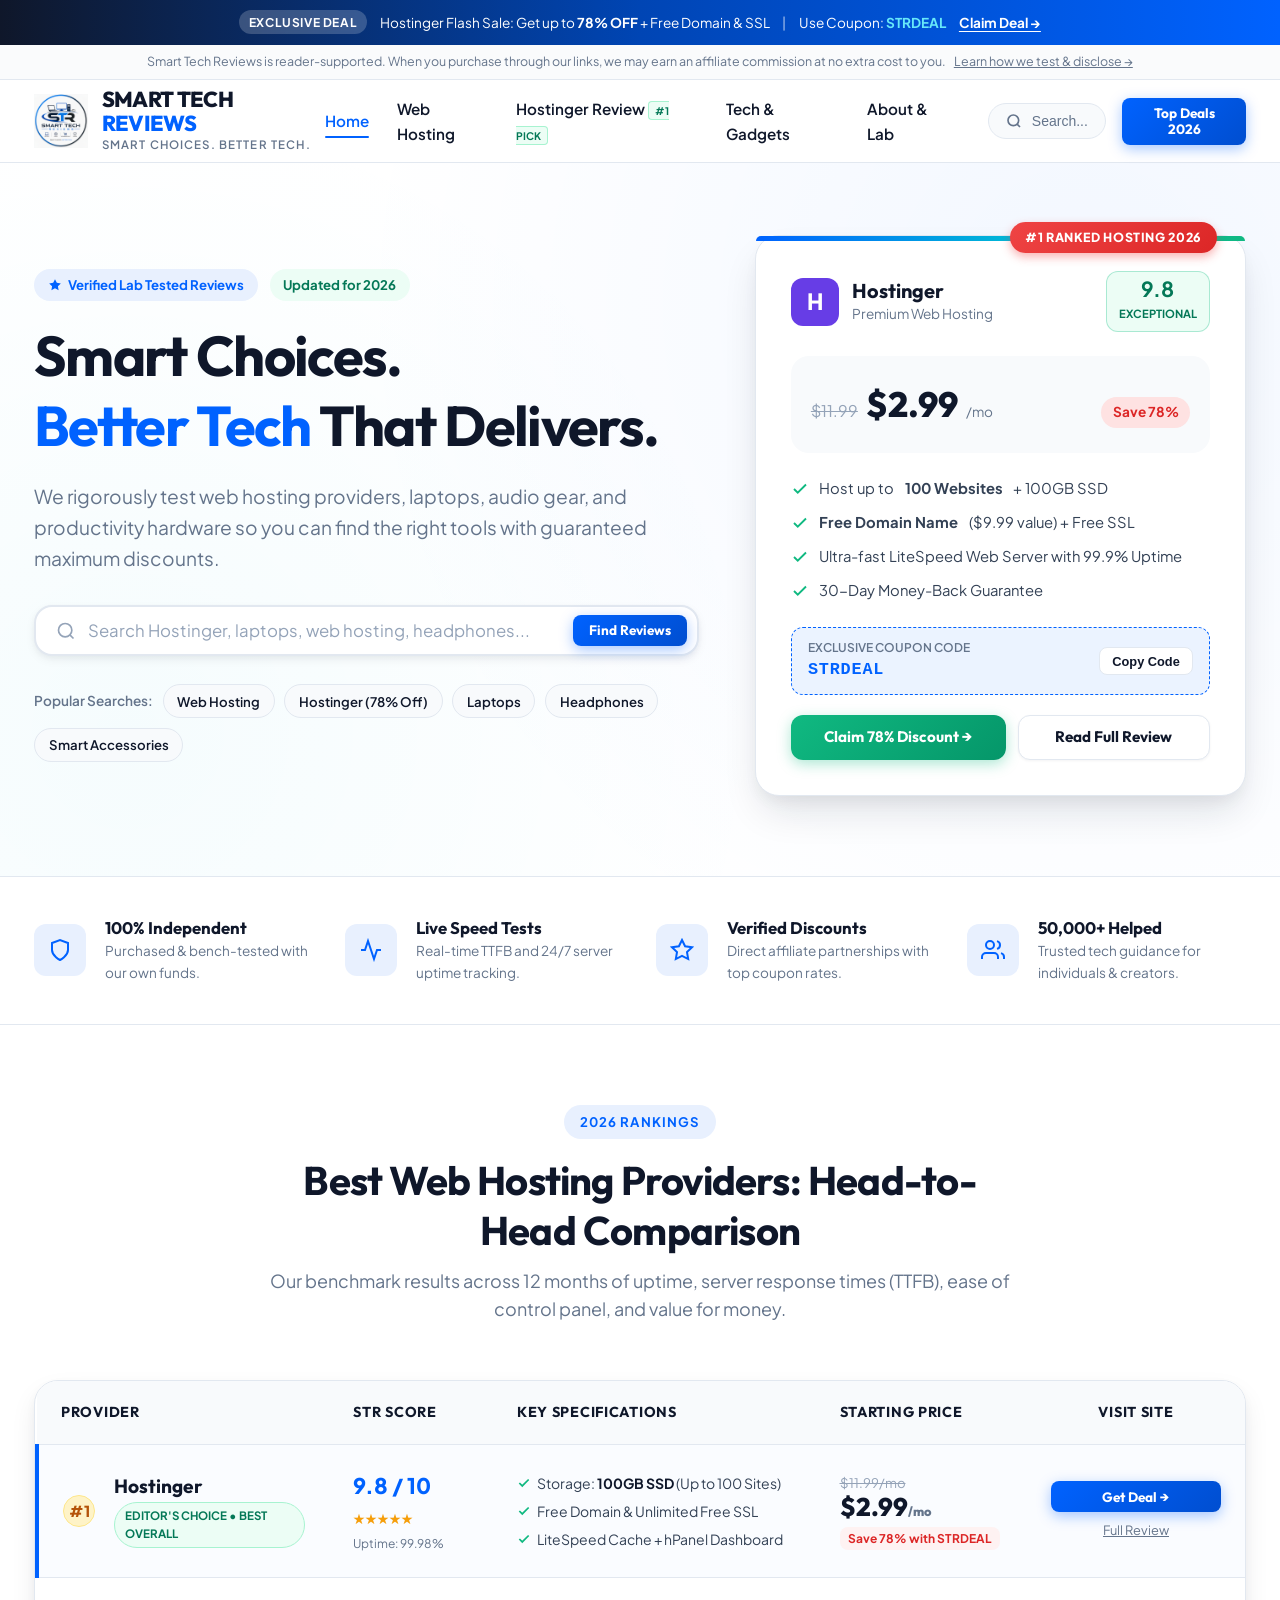
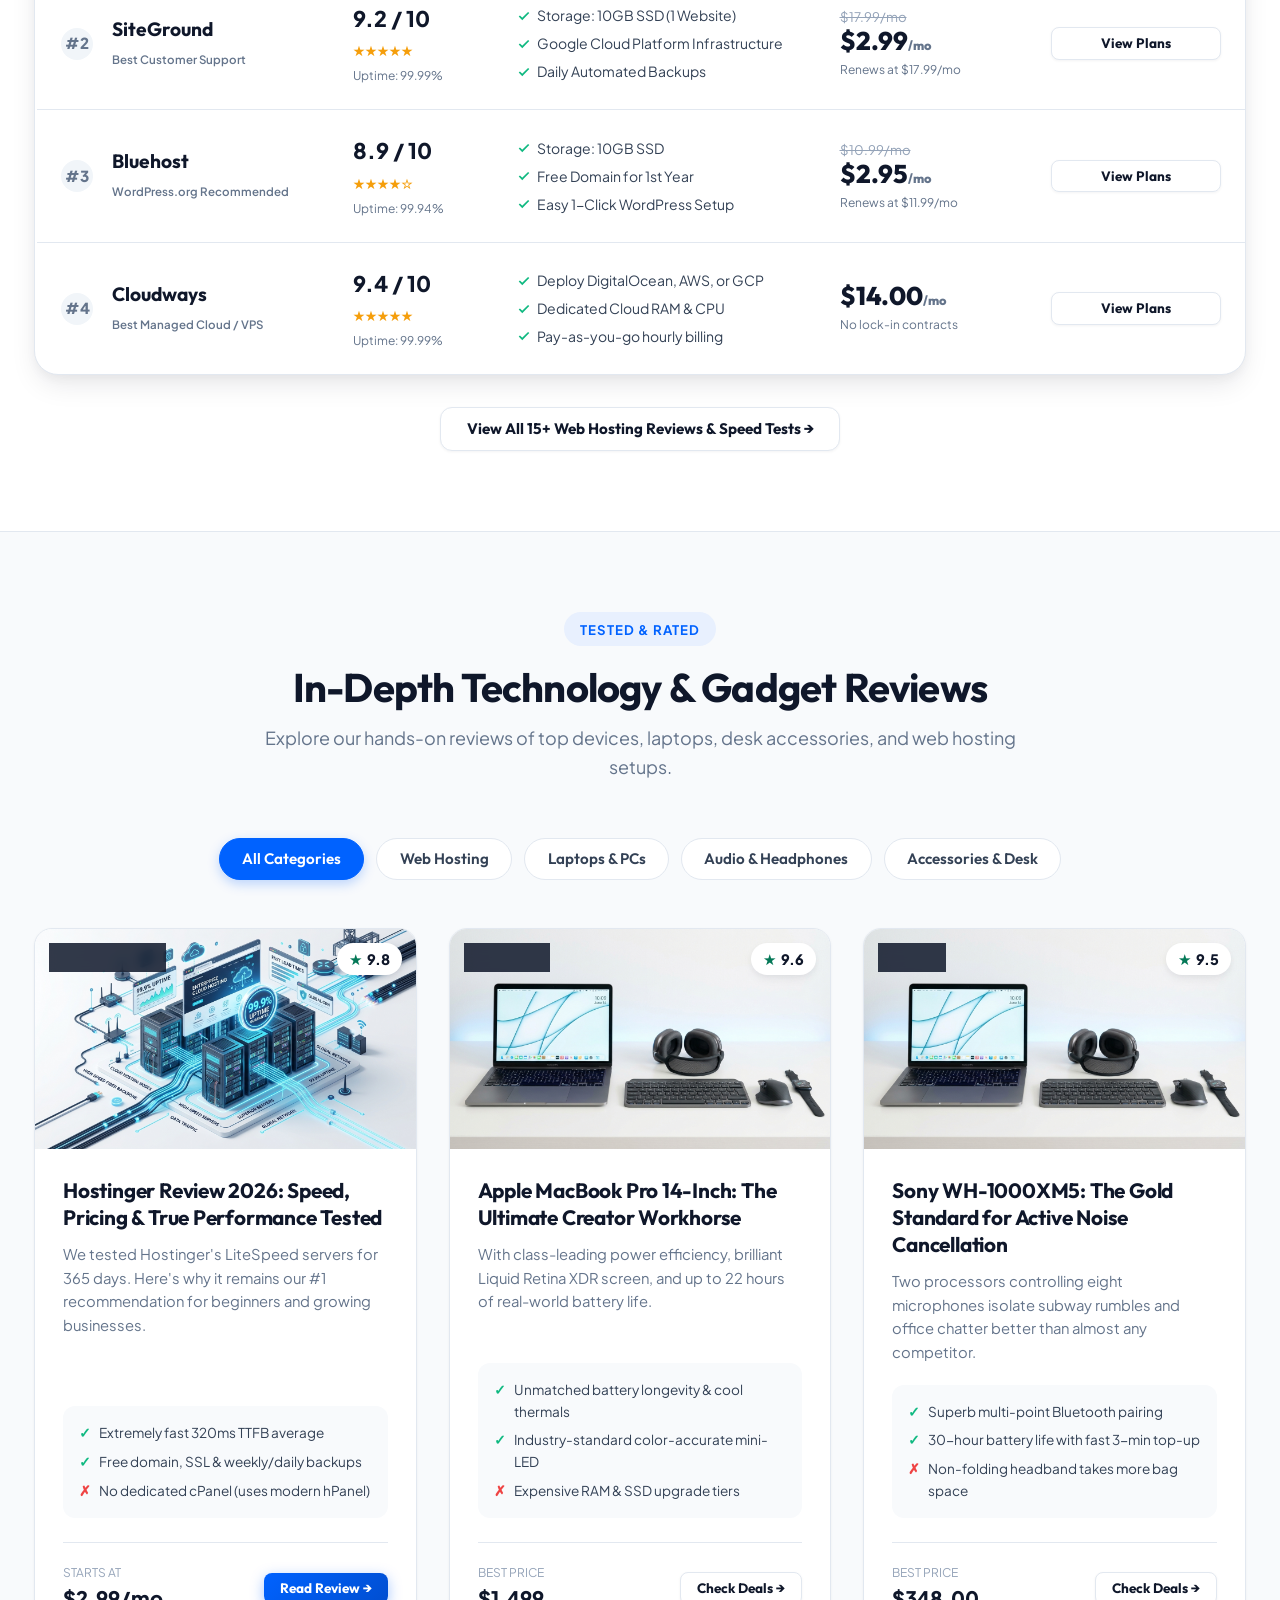
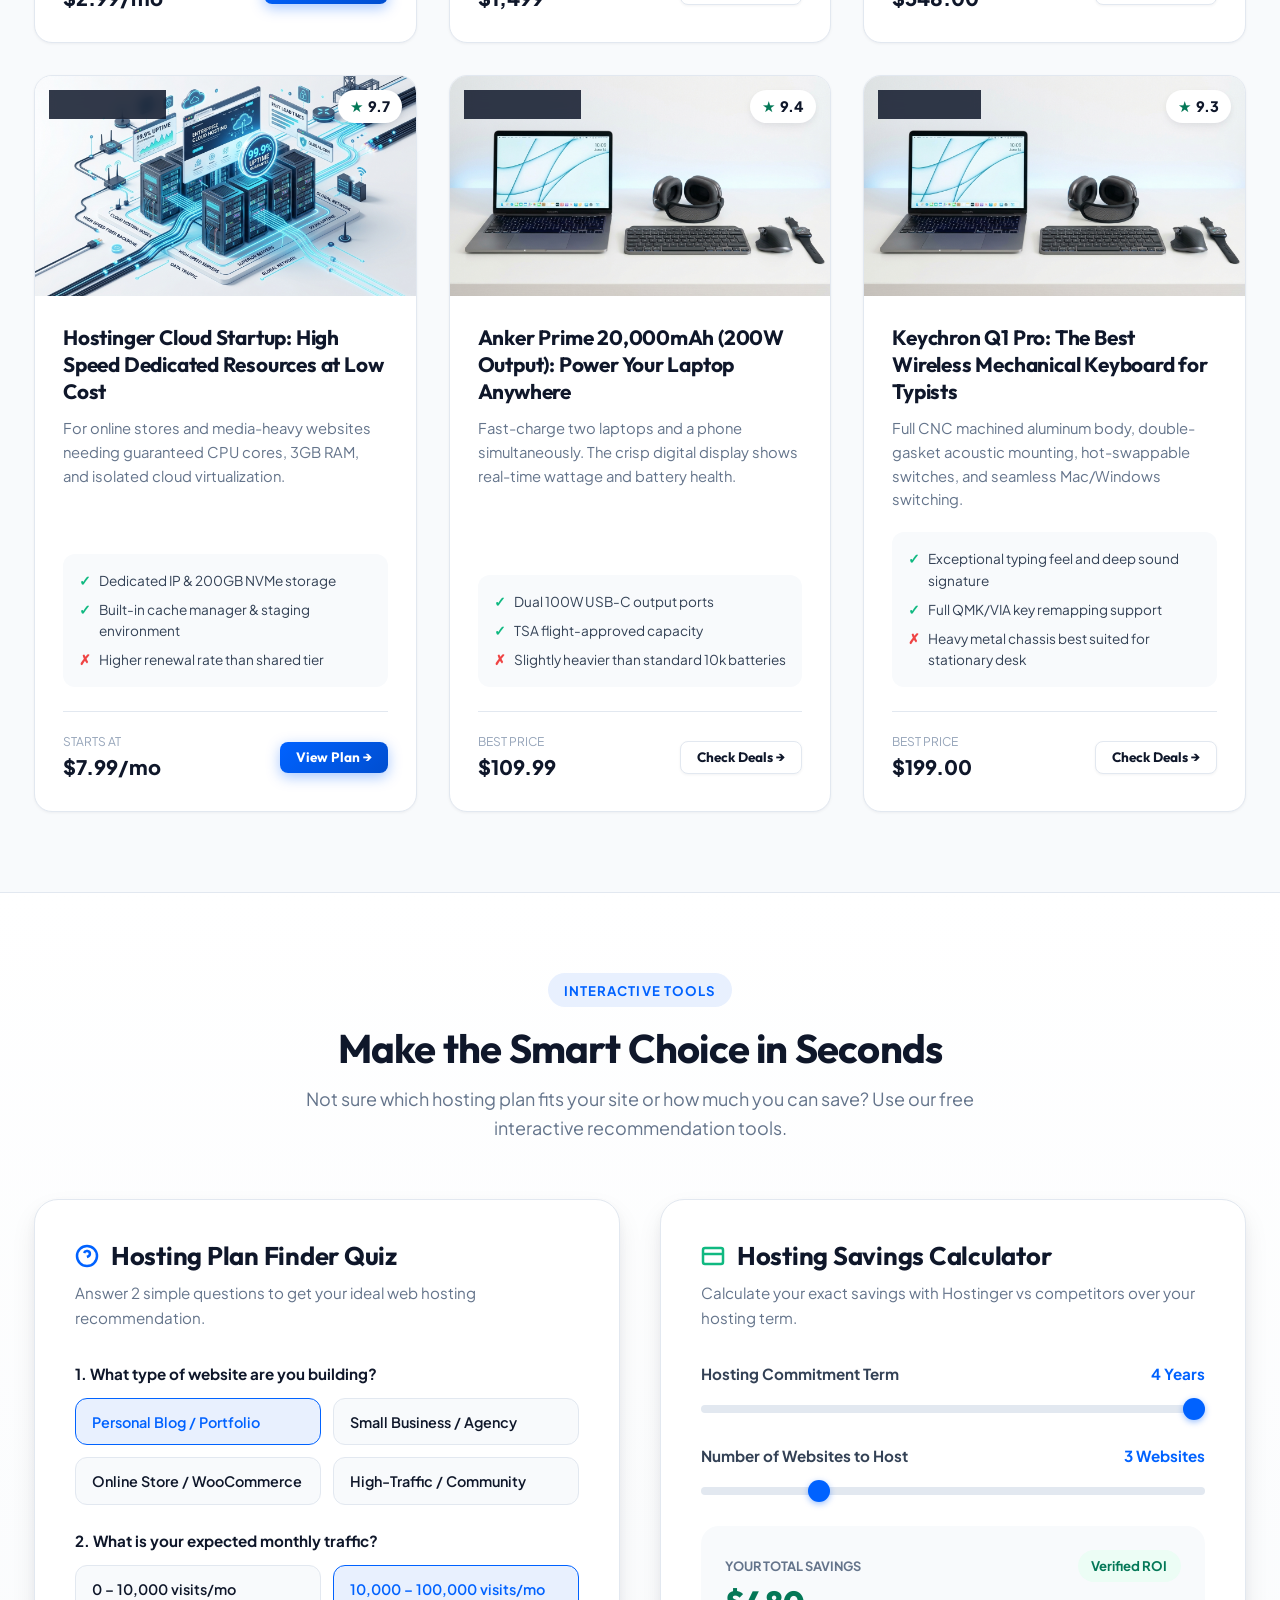
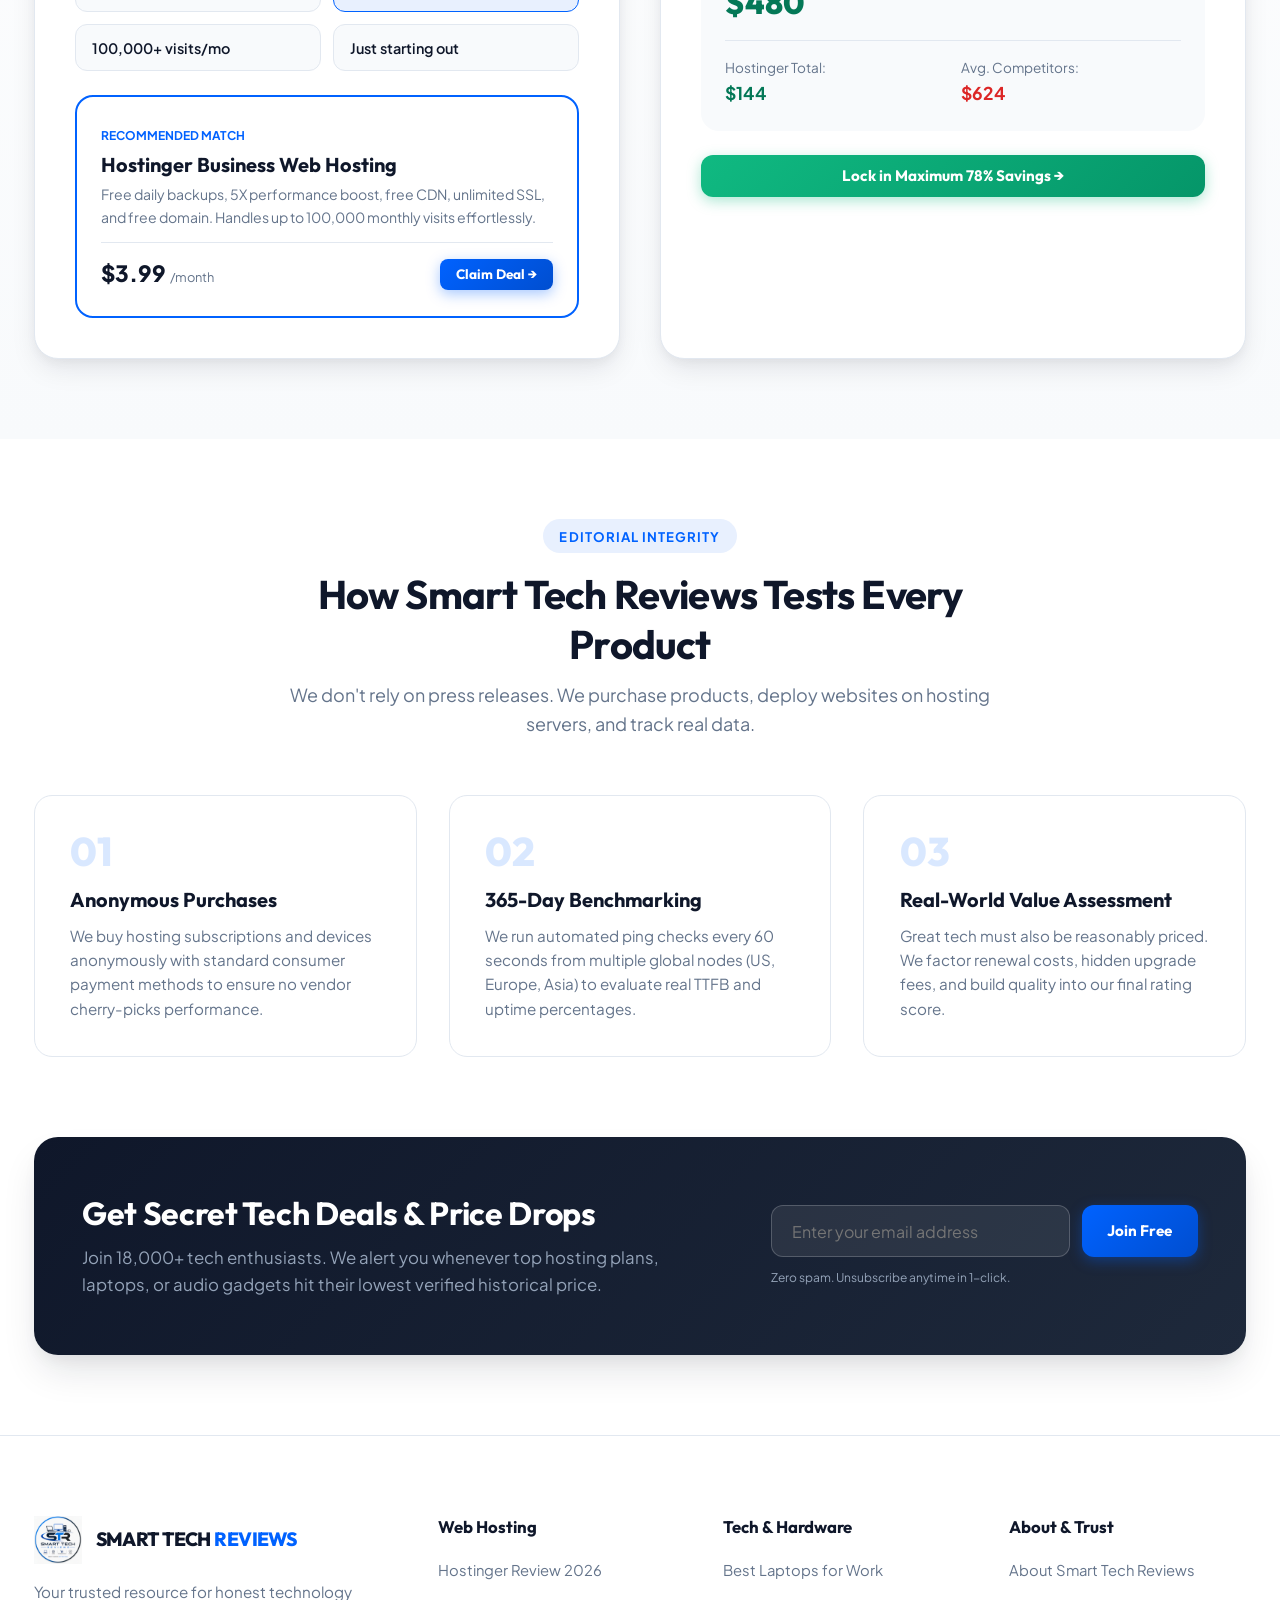
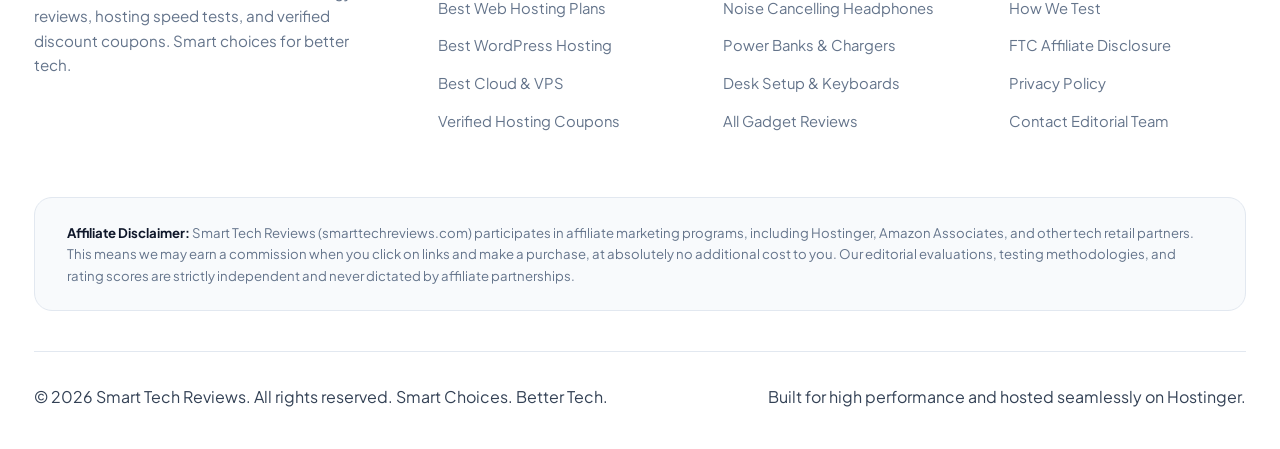
==== commit 34ea177e: "Comprehensive multi-device responsiveness: fluid grids, touch-friendly UI, adaptive navigation, and " ====
--- a/index.html
+++ b/index.html
@@ -181,7 +181,7 @@
               </button>
             </div>
 
-            <div style="display: flex; gap: 0.75rem;">
+            <div class="card-action-row" style="display: flex; gap: 0.75rem;">
               <a href="https://www.hostinger.com?REFERRALCODE=STRDEAL" target="_blank" rel="noopener sponsored" class="btn btn-green" style="flex: 1;">
                 Claim 78% Discount &rarr;
               </a>
@@ -252,6 +252,7 @@
           </p>
         </div>
 
+        <div class="table-scroll-hint">👉 Swipe table to view all columns &rarr;</div>
         <div class="table-wrapper">
           <table class="comparison-table" aria-label="Web Hosting Provider Comparison">
             <thead>
@@ -823,7 +824,7 @@
                 <span class="badge-pill badge-pill-green">Verified ROI</span>
               </div>
 
-              <div style="display: grid; grid-template-columns: 1fr 1fr; gap: 1rem; padding-top: 1rem; border-top: 1px solid var(--border-light); font-size: 0.85rem;">
+              <div class="calc-summary-grid">
                 <div>
                   <span style="color: var(--text-muted);">Hostinger Total:</span>
                   <strong style="display: block; font-size: 1.1rem; color: var(--accent-green-dark);" id="calcHostingerTotal">$144</strong>
--- a/styles.css
+++ b/styles.css
@@ -1037,7 +1037,7 @@
 
 .cards-grid {
   display: grid;
-  grid-template-columns: repeat(auto-fill, minmax(350px, 1fr));
+  grid-template-columns: repeat(auto-fill, minmax(min(100%, 320px), 1fr));
   gap: 2rem;
 }
 
@@ -1618,20 +1618,71 @@
 }
 
 /* ==========================================================================
-   RESPONSIVE STYLES
+   RESPONSIVE UTILITY CLASSES
    ========================================================================== */
+.pros-cons-grid {
+  display: grid;
+  grid-template-columns: 1fr 1fr;
+  gap: 1.5rem;
+  margin-bottom: 1.5rem;
+}
+
+.spotlight-grid {
+  display: grid;
+  grid-template-columns: 1fr 1.2fr;
+  gap: 2.5rem;
+  align-items: center;
+}
+
+.pillars-grid {
+  display: grid;
+  grid-template-columns: 1fr 1fr;
+  gap: 1rem;
+  margin-top: 1rem;
+}
+
+.calc-summary-grid {
+  display: grid;
+  grid-template-columns: 1fr 1fr;
+  gap: 1rem;
+  padding-top: 1rem;
+  border-top: 1px solid var(--border-light);
+  font-size: 0.85rem;
+}
+
+.table-scroll-hint {
+  display: none;
+  font-size: 0.8rem;
+  font-weight: 600;
+  color: var(--brand-blue);
+  margin-bottom: 0.5rem;
+  text-align: right;
+}
+
+/* ==========================================================================
+   RESPONSIVE BREAKPOINTS (ALL DEVICES: DESKTOP, TABLET, MOBILE, SE)
+   ========================================================================== */
+
+/* 1. Laptop & Tablets Landscape (max-width: 1024px) */
 @media (max-width: 1024px) {
   .hero-grid {
     grid-template-columns: 1fr;
-    gap: 3rem;
+    gap: 2.5rem;
+  }
+  
+  .spotlight-grid {
+    grid-template-columns: 1fr;
+    gap: 2rem;
   }
   
   .trust-grid {
     grid-template-columns: repeat(2, 1fr);
+    gap: 1.5rem;
   }
   
   .interactive-grid {
     grid-template-columns: 1fr;
+    gap: 2rem;
   }
   
   .testing-process-grid {
@@ -1641,27 +1692,71 @@
   .newsletter-card {
     grid-template-columns: 1fr;
     gap: 2rem;
+    padding: 2.5rem 2rem;
   }
   
   .footer-top {
     grid-template-columns: 1fr 1fr;
-    gap: 2rem;
-  }
-}
-
+    gap: 2.5rem;
+  }
+
+  .benchmark-grid,
+  .plans-pricing-grid {
+    grid-template-columns: 1fr;
+    gap: 1.5rem;
+  }
+
+  .plan-card.featured-plan {
+    transform: none;
+  }
+}
+
+/* 2. Tablets Portrait & Large Phones (max-width: 768px) */
 @media (max-width: 768px) {
+  .container {
+    padding: 0 1.25rem;
+  }
+
+  .section {
+    padding: 3.5rem 0;
+  }
+
+  .hero-section {
+    padding: 3rem 0 3.5rem;
+  }
+
+  /* Header & Mobile Navigation */
+  .header-inner {
+    height: 72px;
+  }
+
+  .logo-img {
+    height: 44px;
+    width: auto;
+  }
+
+  .logo-title {
+    font-size: 1.15rem;
+  }
+
+  .logo-tagline {
+    font-size: 0.65rem;
+  }
+
   .site-header .main-nav {
     display: none;
     position: absolute;
-    top: 82px;
+    top: 72px;
     left: 0;
     width: 100%;
     background: #ffffff;
     border-bottom: 1px solid var(--border-light);
     flex-direction: column;
     padding: 1.5rem;
-    gap: 1.5rem;
-    box-shadow: var(--shadow-lg);
+    gap: 1.25rem;
+    box-shadow: var(--shadow-xl);
+    max-height: calc(100vh - 72px);
+    overflow-y: auto;
   }
   
   .site-header .main-nav.active {
@@ -1671,33 +1766,296 @@
   .nav-links {
     flex-direction: column;
     width: 100%;
-    gap: 1rem;
+    gap: 0.5rem;
   }
   
   .nav-link {
     width: 100%;
-    padding: 0.5rem 0;
+    padding: 0.65rem 0;
+    font-size: 1rem;
+    border-bottom: 1px solid var(--border-subtle);
+  }
+  
+  .nav-actions {
+    width: 100%;
+    flex-direction: column;
+    gap: 0.75rem;
+  }
+
+  .nav-actions .search-toggle-btn,
+  .nav-actions .btn {
+    width: 100%;
+    justify-content: center;
   }
   
   .mobile-menu-btn {
-    display: block;
+    display: flex;
+    align-items: center;
+    justify-content: center;
+    min-width: 44px;
+    min-height: 44px;
+  }
+
+  /* Responsive Grids */
+  .pros-cons-grid {
+    grid-template-columns: 1fr;
+    gap: 1rem;
+  }
+
+  .pillars-grid {
+    grid-template-columns: 1fr;
+  }
+
+  .cards-grid {
+    grid-template-columns: 1fr;
+    gap: 1.5rem;
   }
   
   .trust-grid {
     grid-template-columns: 1fr;
-  }
-  
-  .cards-grid {
-    grid-template-columns: 1fr;
+    gap: 1rem;
+  }
+
+  /* Table & Scrolling */
+  .table-scroll-hint {
+    display: block;
+  }
+
+  .table-wrapper {
+    -webkit-overflow-scrolling: touch;
+    border-radius: var(--radius-lg);
+  }
+
+  .comparison-table th,
+  .comparison-table td {
+    padding: 1rem;
   }
   
   .footer-top {
     grid-template-columns: 1fr;
+    gap: 2rem;
   }
   
   .footer-bottom {
     flex-direction: column;
-    gap: 1rem;
+    gap: 0.75rem;
     text-align: center;
   }
-}
+
+  /* Sticky Buy Bar on Mobile */
+  .sticky-buy-bar {
+    flex-direction: column;
+    gap: 0.75rem;
+    padding: 0.75rem 1rem;
+    text-align: center;
+  }
+
+  .sticky-buy-bar > div {
+    width: 100%;
+    justify-content: center;
+  }
+}
+
+/* 3. Standard & Compact Mobile Devices (max-width: 540px) */
+@media (max-width: 540px) {
+  .container {
+    padding: 0 1rem;
+  }
+
+  .section {
+    padding: 2.75rem 0;
+  }
+
+  .hero-section {
+    padding: 2.25rem 0 2.75rem;
+  }
+
+  /* Hero Search Form */
+  .hero-search-box {
+    flex-direction: column;
+    padding: 0.75rem;
+    gap: 0.6rem;
+    border-radius: var(--radius-md);
+    box-shadow: var(--shadow-sm);
+  }
+
+  .hero-search-box input {
+    width: 100%;
+    padding: 0.5rem 0;
+    font-size: 0.95rem;
+  }
+
+  .hero-search-box button {
+    width: 100%;
+    padding: 0.75rem 1rem;
+  }
+
+  /* Hero Featured Deal Card */
+  .featured-deal-card {
+    padding: 1.25rem;
+    border-radius: var(--radius-lg);
+  }
+
+  .deal-card-badge {
+    right: 12px;
+    top: -12px;
+    font-size: 0.7rem;
+    padding: 0.25rem 0.7rem;
+  }
+
+  .deal-card-header {
+    flex-direction: column;
+    align-items: flex-start;
+    gap: 0.75rem;
+  }
+
+  .deal-price-block {
+    flex-direction: column;
+    align-items: flex-start;
+    gap: 0.5rem;
+    padding: 1rem;
+  }
+
+  .deal-price-main {
+    font-size: 1.85rem;
+  }
+
+  .deal-coupon-box {
+    flex-direction: column;
+    align-items: stretch;
+    gap: 0.6rem;
+  }
+
+  .deal-coupon-box .copy-btn {
+    width: 100%;
+    padding: 0.65rem 1rem;
+  }
+
+  .card-action-row {
+    flex-direction: column !important;
+  }
+
+  .card-action-row .btn {
+    width: 100% !important;
+  }
+
+  /* Interactive Quiz & Tools */
+  .interactive-box {
+    padding: 1.25rem;
+    border-radius: var(--radius-lg);
+  }
+
+  .interactive-box h3 {
+    font-size: 1.35rem;
+  }
+
+  .quiz-options {
+    grid-template-columns: 1fr;
+    gap: 0.5rem;
+  }
+
+  .quiz-btn {
+    padding: 0.75rem;
+    font-size: 0.85rem;
+  }
+
+  .calc-summary-grid {
+    grid-template-columns: 1fr;
+  }
+
+  .savings-amount {
+    font-size: 1.7rem;
+  }
+
+  /* Newsletter Strip */
+  .newsletter-card {
+    padding: 1.75rem 1.25rem;
+    border-radius: var(--radius-lg);
+  }
+
+  .newsletter-content h3 {
+    font-size: 1.5rem;
+  }
+
+  .newsletter-content p {
+    font-size: 0.95rem;
+  }
+
+  .newsletter-form {
+    flex-direction: column;
+    gap: 0.6rem;
+  }
+
+  .newsletter-input {
+    width: 100%;
+    box-sizing: border-box;
+  }
+
+  .newsletter-form .btn {
+    width: 100%;
+  }
+
+  /* Category Filter Tabs */
+  .category-tabs {
+    gap: 0.4rem;
+    margin-bottom: 2rem;
+  }
+
+  .category-tab-btn {
+    padding: 0.45rem 0.9rem;
+    font-size: 0.825rem;
+  }
+
+  /* Search Modal */
+  .search-modal {
+    padding: 2rem 0.75rem;
+  }
+
+  .modal-content {
+    border-radius: var(--radius-lg);
+  }
+
+  .modal-search-header {
+    padding: 0.85rem 1rem;
+  }
+
+  .modal-search-input {
+    font-size: 1rem;
+  }
+
+  /* Toast notification */
+  .toast {
+    left: 1rem;
+    right: 1rem;
+    bottom: 1rem;
+    justify-content: center;
+    font-size: 0.825rem;
+    padding: 0.75rem 1rem;
+  }
+}
+
+/* 4. Ultra-Compact Mobile Screens (max-width: 380px) */
+@media (max-width: 380px) {
+  .logo-tagline {
+    display: none;
+  }
+
+  .logo-title {
+    font-size: 1rem;
+  }
+
+  .announcement-bar {
+    font-size: 0.75rem;
+    padding: 0.5rem;
+  }
+
+  .section-tag {
+    font-size: 0.72rem;
+    padding: 0.3rem 0.7rem;
+  }
+
+  .btn {
+    padding: 0.65rem 1.2rem;
+    font-size: 0.875rem;
+  }
+}
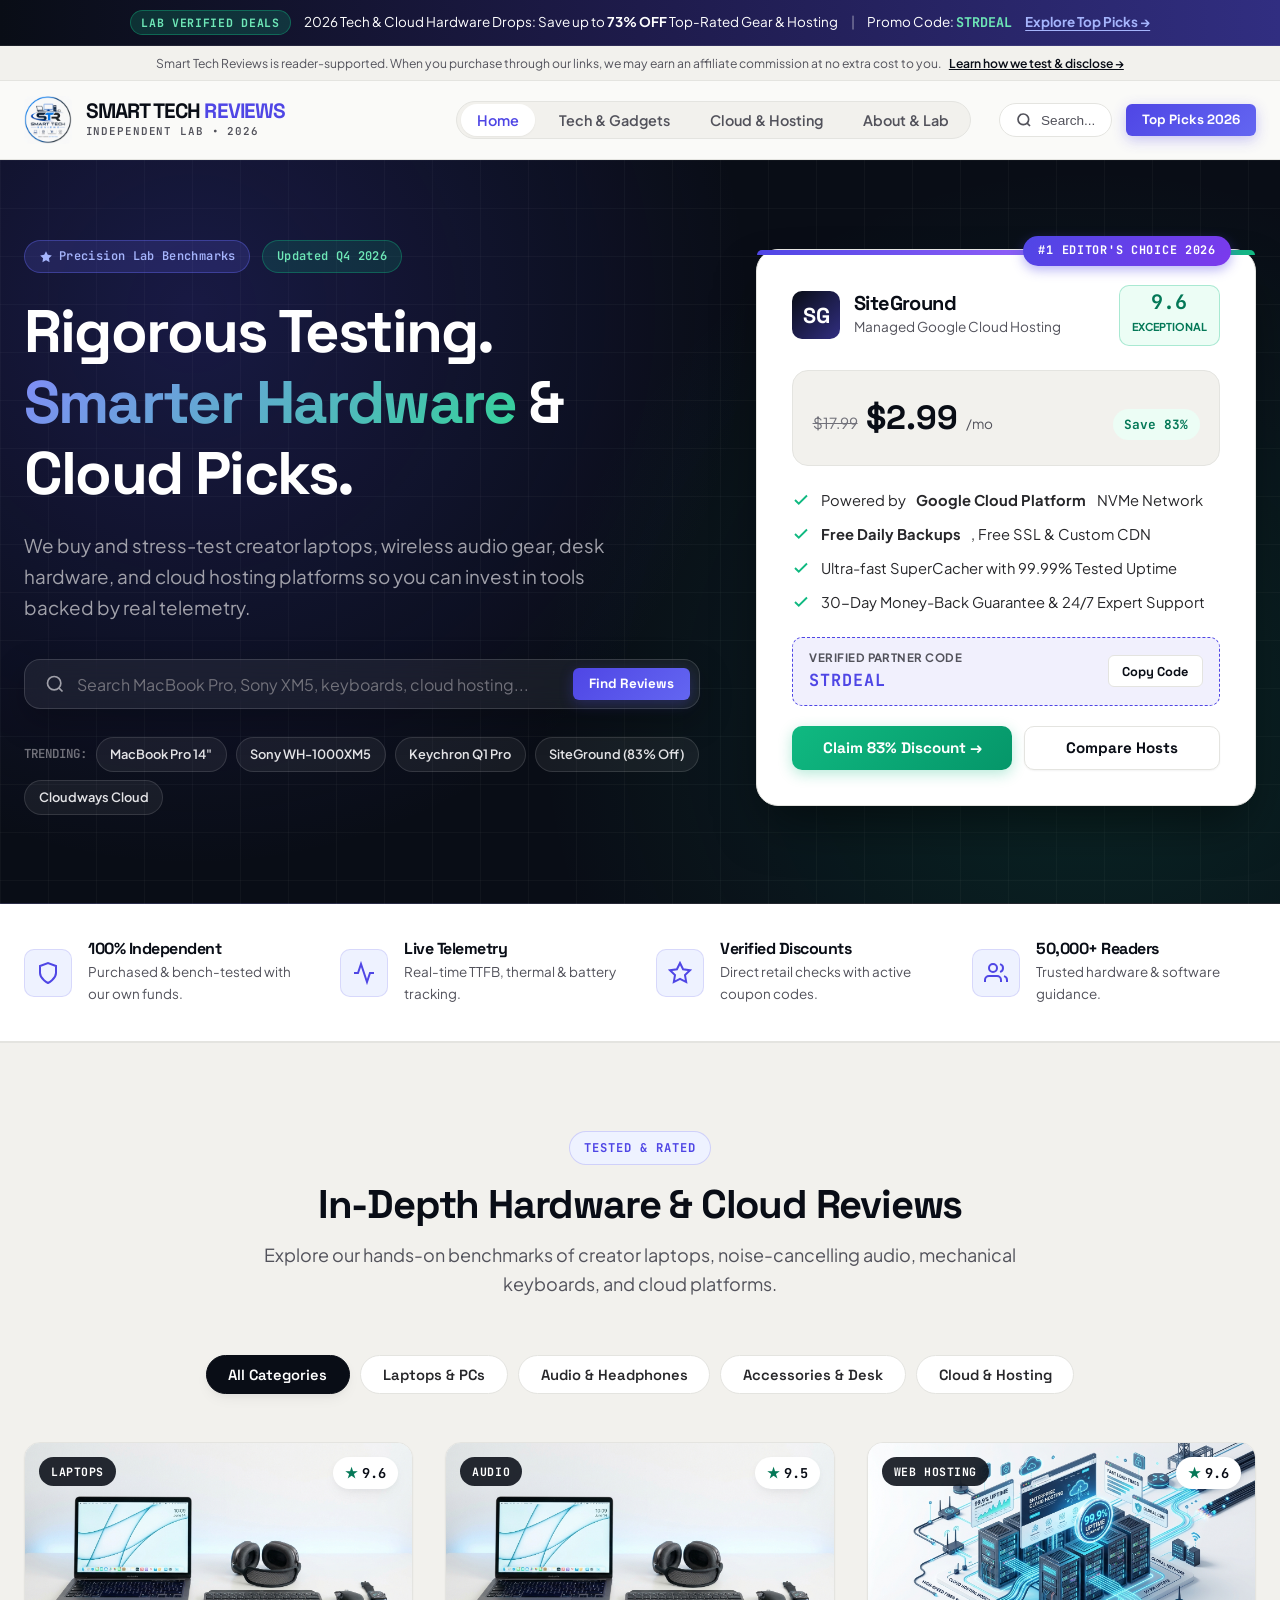
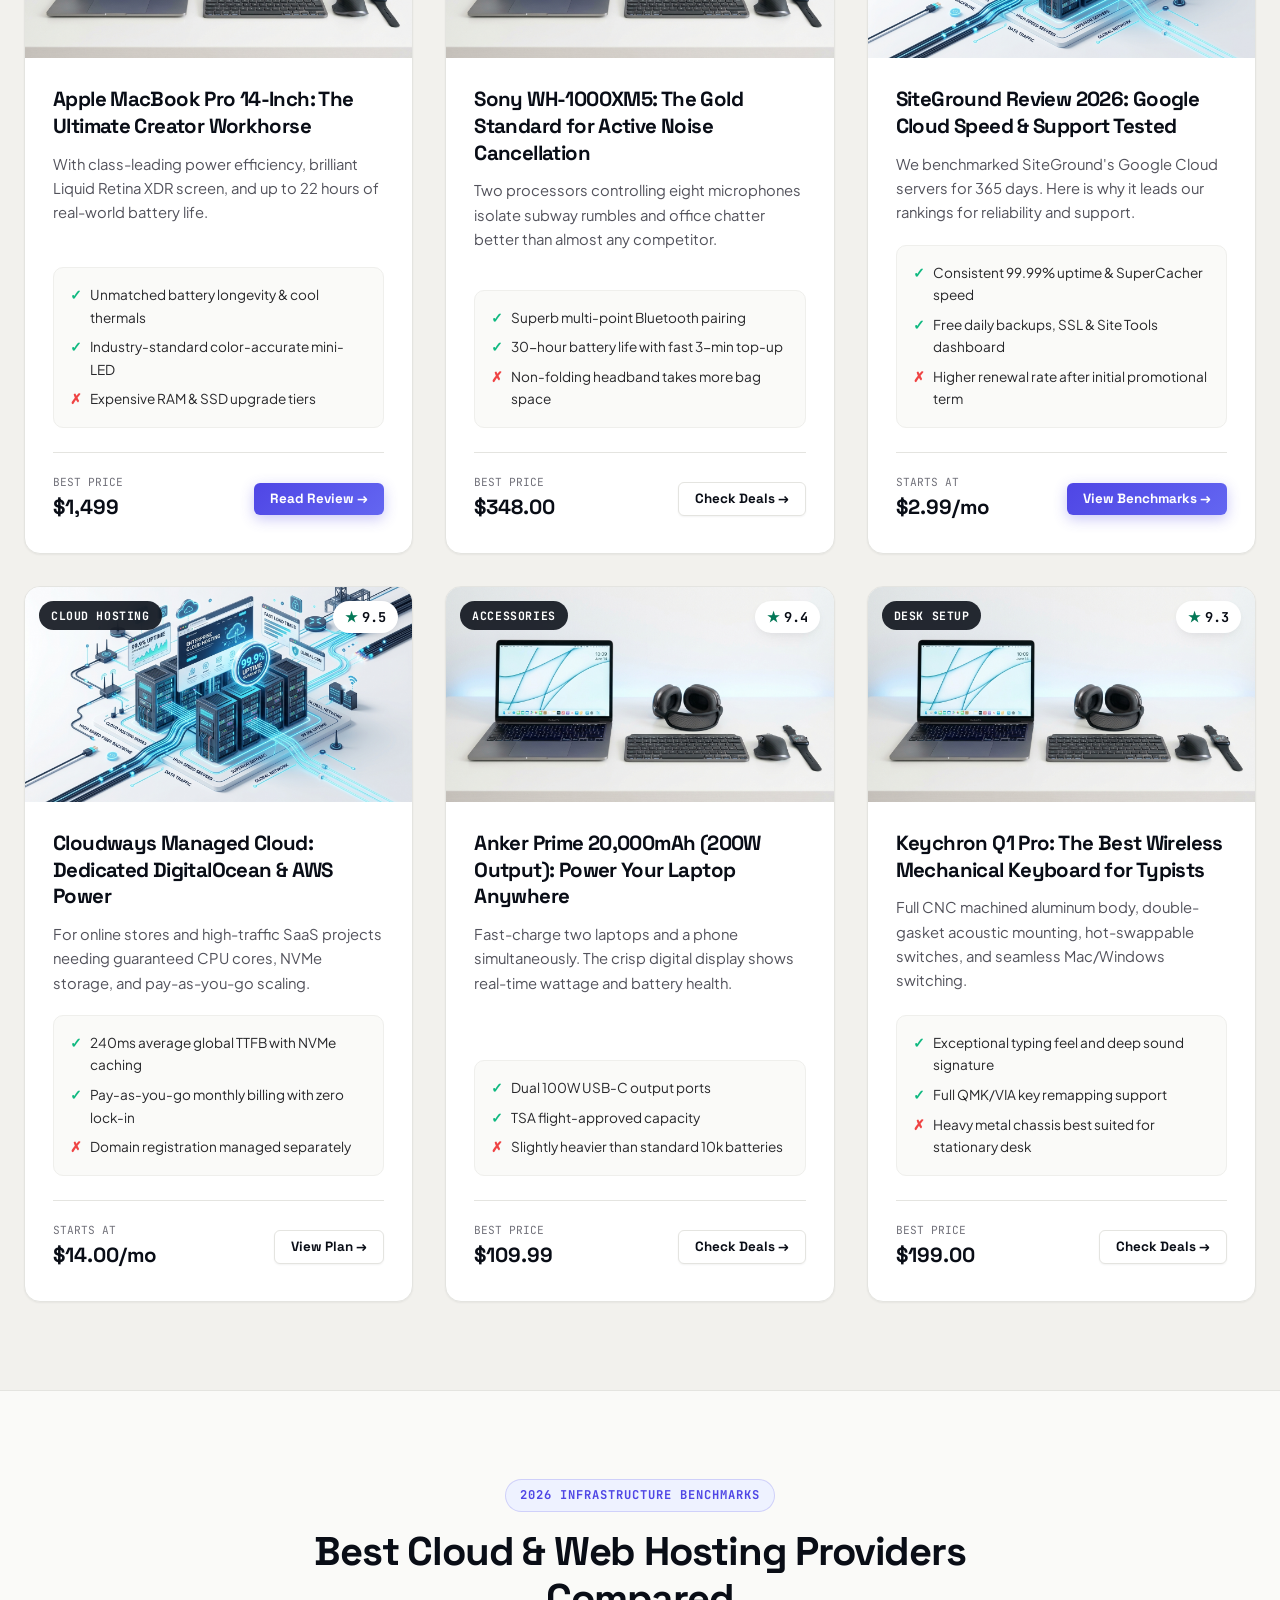
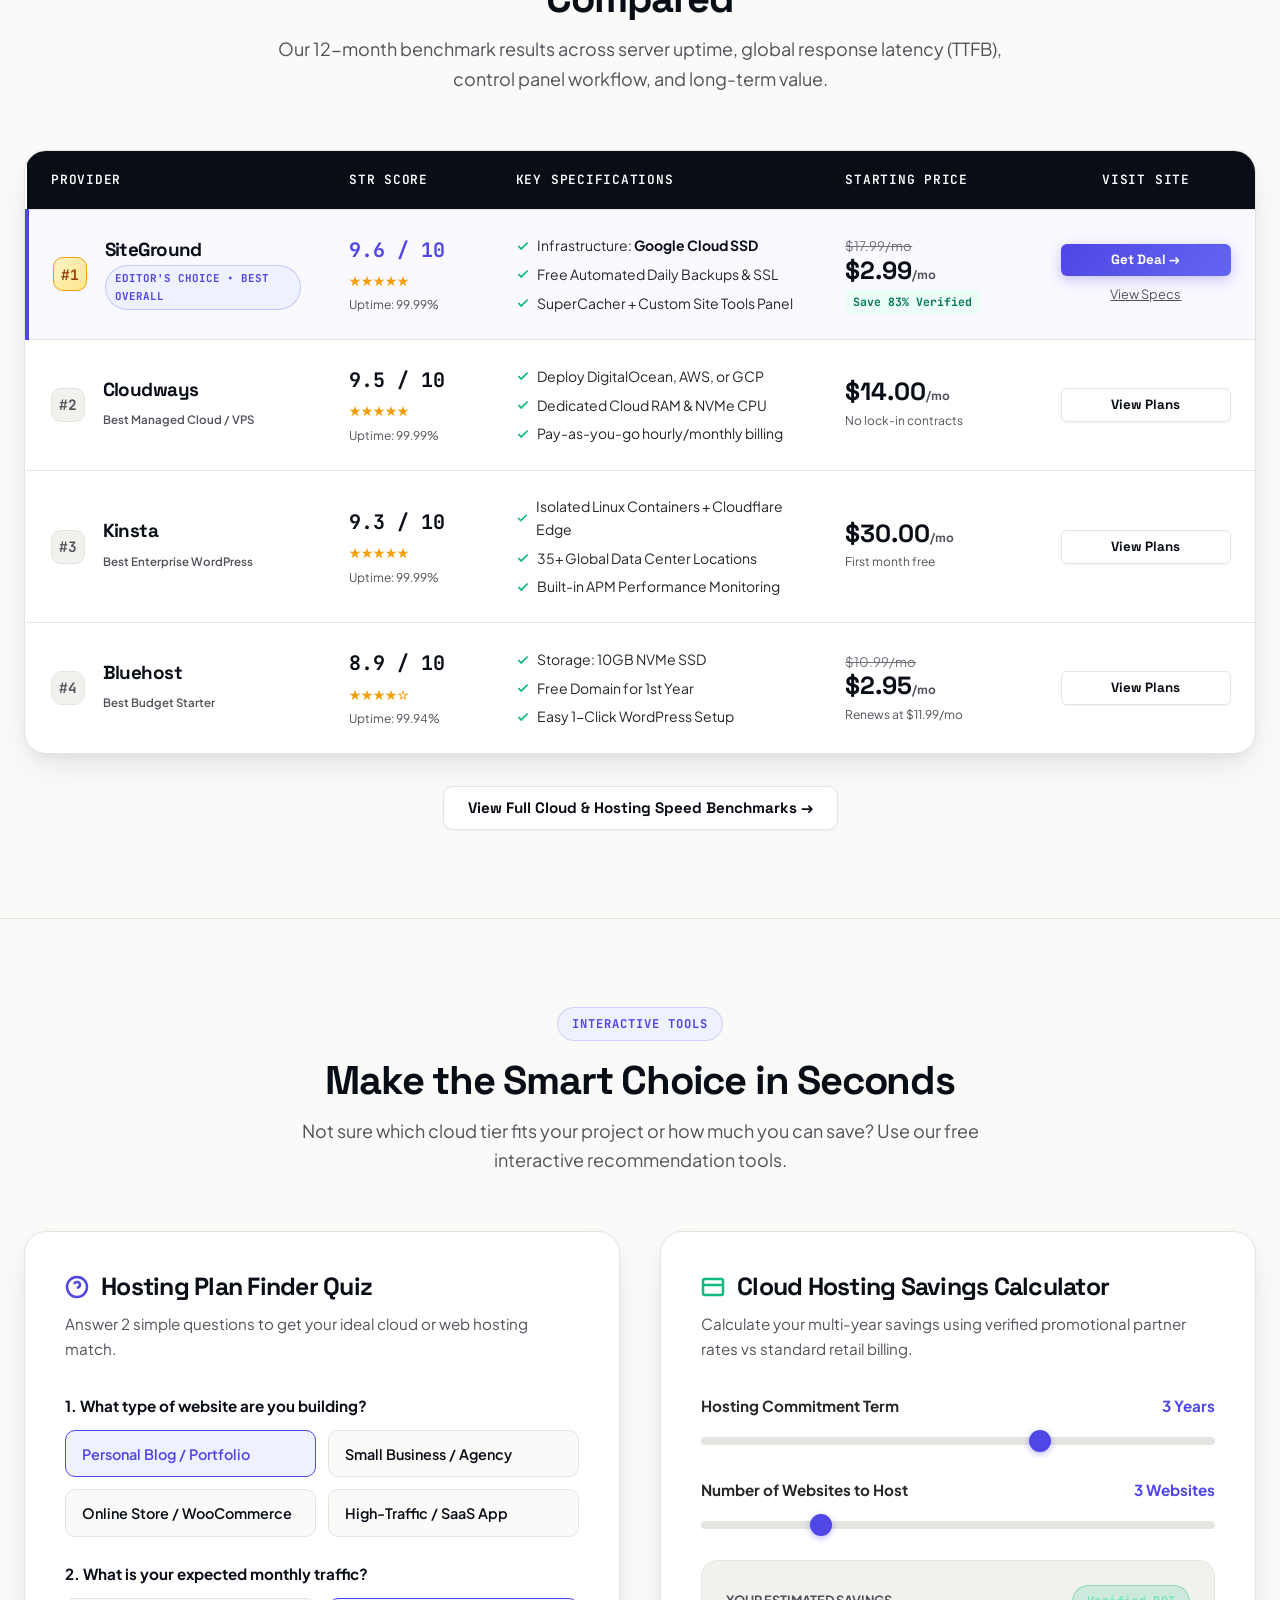
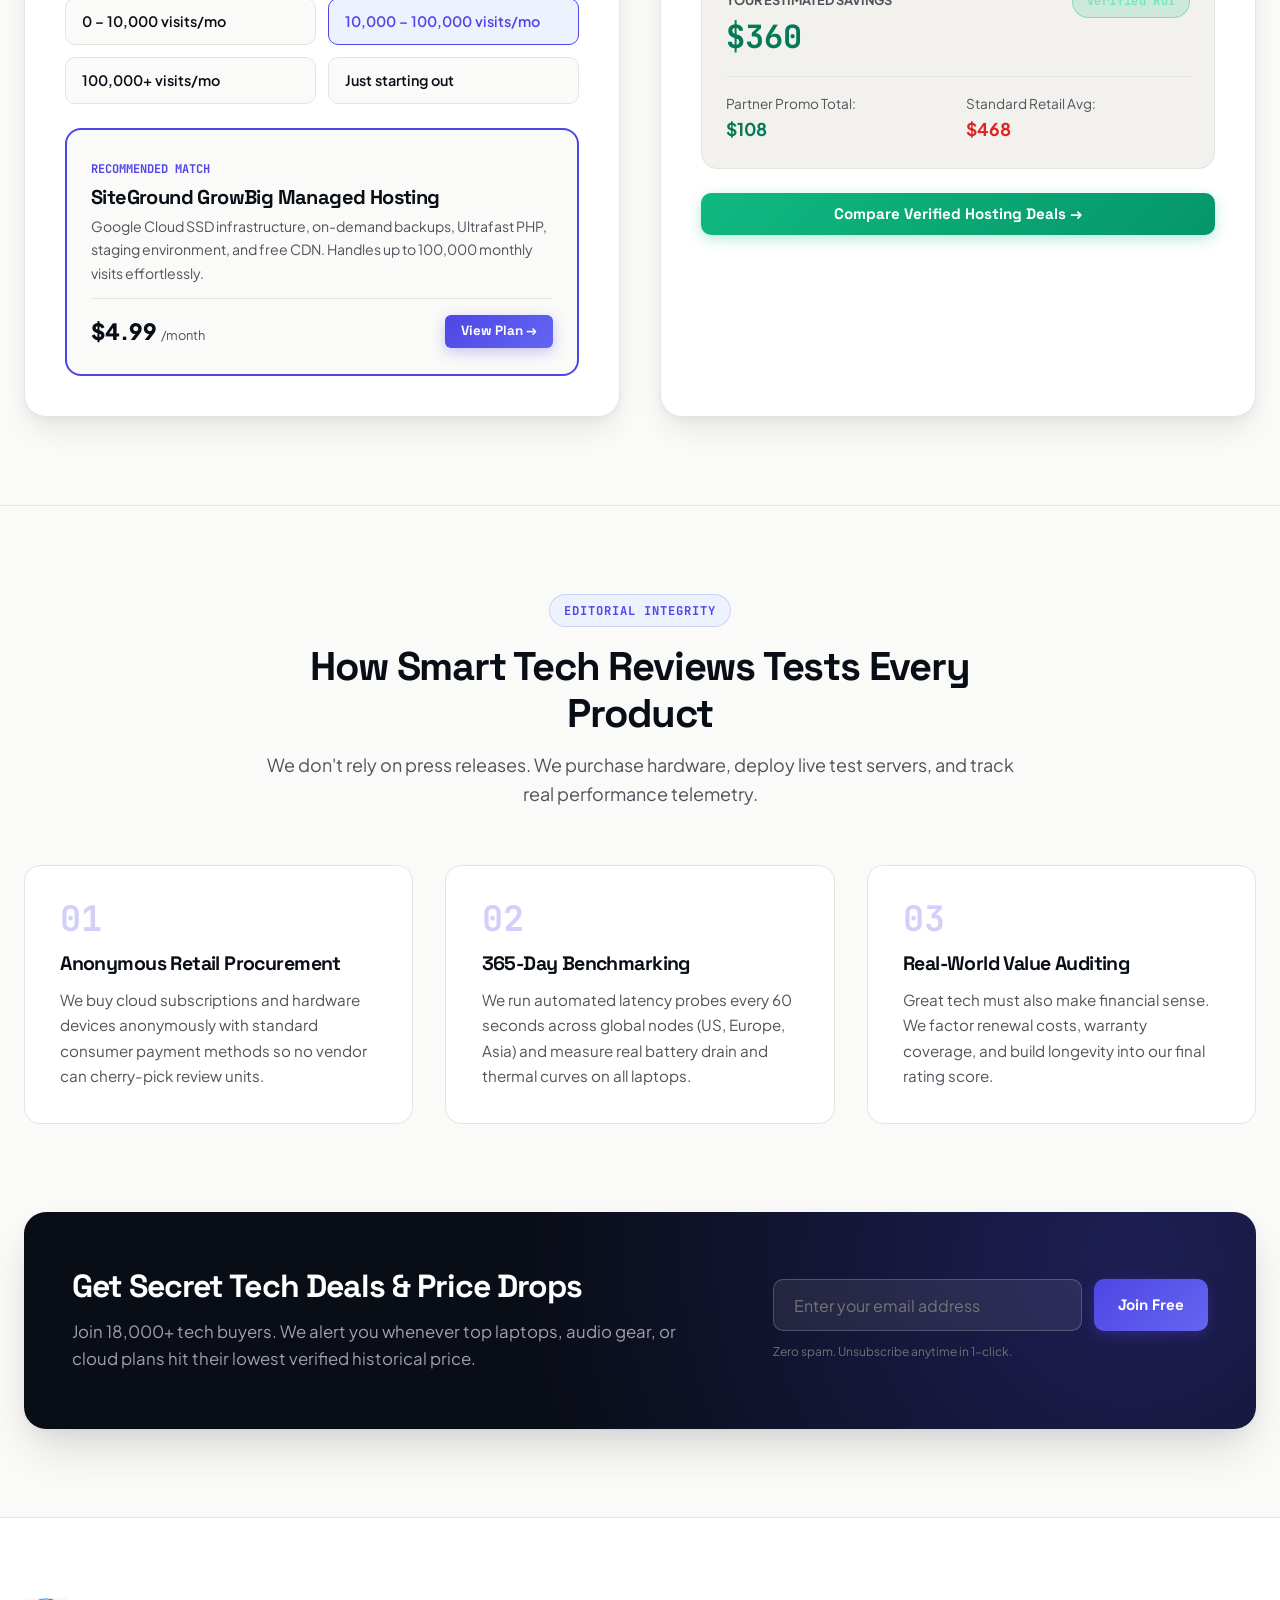
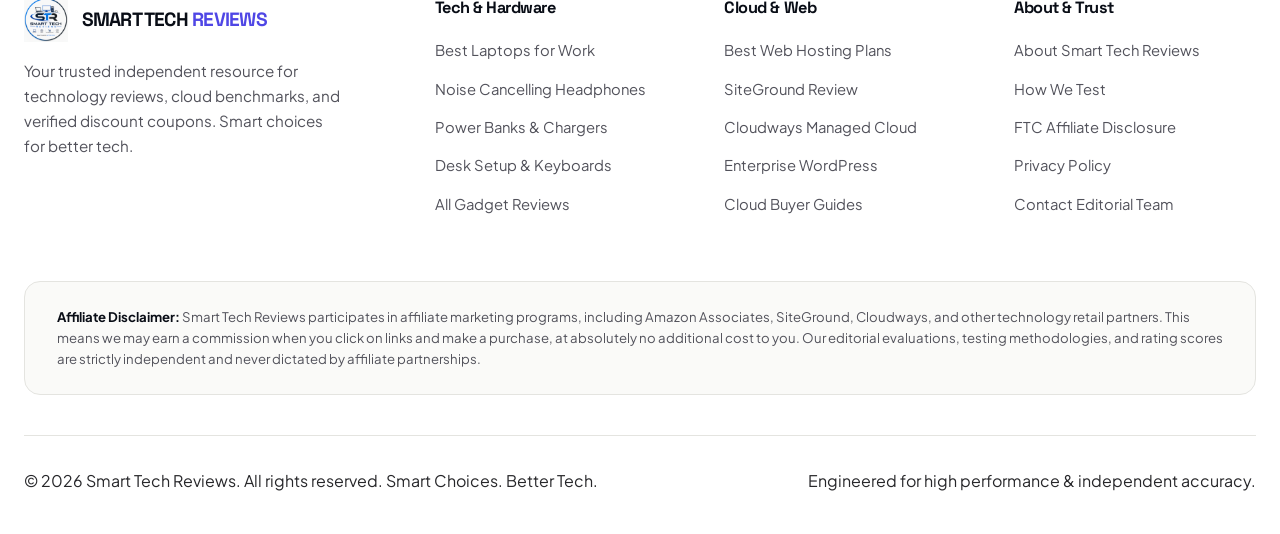
==== commit f0aedcc9: "Redesign site aesthetic and remove all instances of Hostinger" ====
--- a/index.html
+++ b/index.html
@@ -3,13 +3,13 @@
 <head>
   <meta charset="UTF-8">
   <meta name="viewport" content="width=device-width, initial-scale=1.0">
-  <title>Smart Tech Reviews | Expert Gadget & Web Hosting Reviews (2026)</title>
-  <meta name="description" content="Unbiased, hands-on tech reviews, benchmark tests, and verified discount coupons. Compare top web hosting plans, laptops, smart gadgets, and productivity tools.">
-  <meta name="keywords" content="smart tech reviews, web hosting reviews, hostinger coupon, best hosting 2026, tech gadget reviews, laptop recommendations">
+  <title>Smart Tech Reviews | Independent Hardware &amp; Cloud Benchmarks (2026)</title>
+  <meta name="description" content="Unbiased, hands-on tech reviews, lab benchmark tests, and verified discount coupons. Compare top laptops, audio gear, cloud hosting plans, and productivity hardware.">
+  <meta name="keywords" content="smart tech reviews, laptop reviews, cloud hosting reviews, best tech 2026, tech gadget reviews, audio recommendations">
   
   <!-- Open Graph -->
   <meta property="og:title" content="Smart Tech Reviews - Smart Choices. Better Tech.">
-  <meta property="og:description" content="In-depth lab-tested reviews, hosting comparisons, and exclusive tech discounts.">
+  <meta property="og:description" content="In-depth lab-tested hardware reviews, cloud comparisons, and exclusive tech discounts.">
   <meta property="og:image" content="assets/logo.png">
   <meta property="og:type" content="website">
 
@@ -24,12 +24,12 @@
   <!-- Top Announcement Bar -->
   <aside class="announcement-bar" aria-label="Special promotion">
     <div class="container">
-      <span class="announcement-tag">Exclusive Deal</span>
-      <span>Hostinger Flash Sale: Get up to <strong>78% OFF</strong> + Free Domain &amp; SSL</span>
-      <span style="opacity: 0.7;">|</span>
-      <span>Use Coupon: <strong style="color: #67e8f9;">STRDEAL</strong></span>
-      <a href="review-hostinger.html" class="announcement-link">
-        Claim Deal &rarr;
+      <span class="announcement-tag">Lab Verified Deals</span>
+      <span>2026 Tech &amp; Cloud Hardware Drops: Save up to <strong>73% OFF</strong> Top-Rated Gear &amp; Hosting</span>
+      <span style="opacity: 0.5;">|</span>
+      <span>Promo Code: <strong style="color: #6ee7b7; font-family: var(--font-mono);">STRDEAL</strong></span>
+      <a href="gadgets.html" class="announcement-link">
+        Explore Top Picks &rarr;
       </a>
     </div>
   </aside>
@@ -46,10 +46,10 @@
   <header class="site-header" id="siteHeader">
     <div class="container header-inner">
       <a href="index.html" class="logo-link" aria-label="Smart Tech Reviews Homepage">
-        <img src="assets/logo.png" alt="Smart Tech Reviews Logo" class="logo-img" width="54" height="54">
+        <img src="assets/logo.png" alt="Smart Tech Reviews Logo" class="logo-img" width="48" height="48">
         <div class="logo-text-group">
           <span class="logo-title">SMART TECH <span>REVIEWS</span></span>
-          <span class="logo-tagline">Smart Choices. Better Tech.</span>
+          <span class="logo-tagline">Independent Lab &bull; 2026</span>
         </div>
       </a>
 
@@ -57,9 +57,8 @@
       <nav class="main-nav" id="mainNav" aria-label="Main Navigation">
         <ul class="nav-links">
           <li><a href="index.html" class="nav-link active">Home</a></li>
-          <li><a href="hosting.html" class="nav-link">Web Hosting</a></li>
-          <li><a href="review-hostinger.html" class="nav-link">Hostinger Review <span style="font-size: 0.65rem; background: #ecfdf5; color: #047857; padding: 2px 6px; border-radius: 4px; font-weight: 700; border: 1px solid #a7f3d0;">#1 PICK</span></a></li>
           <li><a href="gadgets.html" class="nav-link">Tech &amp; Gadgets</a></li>
+          <li><a href="hosting.html" class="nav-link">Cloud &amp; Hosting</a></li>
           <li><a href="about.html" class="nav-link">About &amp; Lab</a></li>
         </ul>
 
@@ -68,8 +67,8 @@
             <svg width="16" height="16" viewBox="0 0 24 24" fill="none" stroke="currentColor" stroke-width="2.5"><circle cx="11" cy="11" r="8"></circle><line x1="21" y1="21" x2="16.65" y2="16.65"></line></svg>
             <span>Search...</span>
           </button>
-          <a href="hosting.html" class="btn btn-primary btn-sm">
-            Top Deals 2026
+          <a href="gadgets.html" class="btn btn-primary btn-sm">
+            Top Picks 2026
           </a>
         </div>
       </nav>
@@ -89,104 +88,104 @@
           <div class="hero-badge-row">
             <span class="badge-pill badge-pill-blue">
               <svg width="14" height="14" viewBox="0 0 24 24" fill="currentColor"><path d="M12 2l3.09 6.26L22 9.27l-5 4.87 1.18 6.88L12 17.77l-6.18 3.25L7 14.14 2 9.27l6.91-1.01L12 2z"/></svg>
-              Verified Lab Tested Reviews
+              Precision Lab Benchmarks
             </span>
             <span class="badge-pill badge-pill-green">
-              Updated for 2026
+              Updated Q4 2026
             </span>
           </div>
 
           <h1 class="hero-title">
-            Smart Choices.<br>
-            <span class="highlight">Better Tech</span> That Delivers.
+            Rigorous Testing.<br>
+            <span class="highlight">Smarter Hardware</span> &amp; Cloud Picks.
           </h1>
 
           <p class="hero-description">
-            We rigorously test web hosting providers, laptops, audio gear, and productivity hardware so you can find the right tools with guaranteed maximum discounts.
+            We buy and stress-test creator laptops, wireless audio gear, desk hardware, and cloud hosting platforms so you can invest in tools backed by real telemetry.
           </p>
 
           <!-- Interactive Search Box -->
           <form class="hero-search-box" id="heroSearchForm" role="search">
-            <svg width="20" height="20" viewBox="0 0 24 24" fill="none" stroke="var(--text-light)" stroke-width="2"><circle cx="11" cy="11" r="8"></circle><line x1="21" y1="21" x2="16.65" y2="16.65"></line></svg>
-            <input type="text" id="heroSearchInput" placeholder="Search Hostinger, laptops, web hosting, headphones..." aria-label="Search reviews and tech">
+            <svg width="20" height="20" viewBox="0 0 24 24" fill="none" stroke="#a1a1aa" stroke-width="2"><circle cx="11" cy="11" r="8"></circle><line x1="21" y1="21" x2="16.65" y2="16.65"></line></svg>
+            <input type="text" id="heroSearchInput" placeholder="Search MacBook Pro, Sony XM5, keyboards, cloud hosting..." aria-label="Search reviews and tech">
             <button type="submit" class="btn btn-primary btn-sm">Find Reviews</button>
           </form>
 
           <!-- Quick Category Chips -->
           <div class="hero-quick-chips">
-            <span class="chips-label">Popular Searches:</span>
-            <a href="hosting.html" class="chip">Web Hosting</a>
-            <a href="review-hostinger.html" class="chip">Hostinger (78% Off)</a>
-            <a href="gadgets.html#laptops" class="chip">Laptops</a>
-            <a href="gadgets.html#audio" class="chip">Headphones</a>
-            <a href="gadgets.html#accessories" class="chip">Smart Accessories</a>
+            <span class="chips-label">Trending:</span>
+            <a href="gadgets.html#macbook" class="chip">MacBook Pro 14"</a>
+            <a href="gadgets.html#sony-headphones" class="chip">Sony WH-1000XM5</a>
+            <a href="gadgets.html#keychron" class="chip">Keychron Q1 Pro</a>
+            <a href="hosting.html#siteground" class="chip">SiteGround (83% Off)</a>
+            <a href="hosting.html#cloudways" class="chip">Cloudways Cloud</a>
           </div>
         </div>
 
         <!-- Hero Right: Featured Deal Showcase -->
         <div class="hero-right">
           <div class="featured-deal-card">
-            <span class="deal-card-badge">#1 Ranked Hosting 2026</span>
+            <span class="deal-card-badge">#1 Editor's Choice 2026</span>
             
             <div class="deal-card-header">
               <div class="deal-brand">
-                <div class="deal-brand-logo">H</div>
+                <div class="deal-brand-logo">SG</div>
                 <div class="deal-brand-meta">
-                  <h4>Hostinger</h4>
-                  <p>Premium Web Hosting</p>
+                  <h4>SiteGround</h4>
+                  <p>Managed Google Cloud Hosting</p>
                 </div>
               </div>
               <div class="deal-score-badge">
-                <strong>9.8</strong>
+                <strong>9.6</strong>
                 <span>Exceptional</span>
               </div>
             </div>
 
             <div class="deal-price-block">
               <div class="deal-pricing-left">
-                <span class="deal-price-strike">$11.99</span>
+                <span class="deal-price-strike">$17.99</span>
                 <span class="deal-price-main">$2.99</span>
                 <span class="deal-price-period">/mo</span>
               </div>
-              <span class="deal-discount-pill">Save 78%</span>
+              <span class="deal-discount-pill">Save 83%</span>
             </div>
 
             <ul class="deal-highlights-list">
               <li>
                 <svg width="18" height="18" viewBox="0 0 24 24" fill="none" stroke="currentColor" stroke-width="2.5"><polyline points="20 6 9 17 4 12"></polyline></svg>
-                Host up to <strong>100 Websites</strong> + 100GB SSD
+                Powered by <strong>Google Cloud Platform</strong> NVMe Network
               </li>
               <li>
                 <svg width="18" height="18" viewBox="0 0 24 24" fill="none" stroke="currentColor" stroke-width="2.5"><polyline points="20 6 9 17 4 12"></polyline></svg>
-                <strong>Free Domain Name</strong> ($9.99 value) + Free SSL
+                <strong>Free Daily Backups</strong>, Free SSL &amp; Custom CDN
               </li>
               <li>
                 <svg width="18" height="18" viewBox="0 0 24 24" fill="none" stroke="currentColor" stroke-width="2.5"><polyline points="20 6 9 17 4 12"></polyline></svg>
-                Ultra-fast LiteSpeed Web Server with 99.9% Uptime
+                Ultra-fast SuperCacher with 99.99% Tested Uptime
               </li>
               <li>
                 <svg width="18" height="18" viewBox="0 0 24 24" fill="none" stroke="currentColor" stroke-width="2.5"><polyline points="20 6 9 17 4 12"></polyline></svg>
-                30-Day Money-Back Guarantee
+                30-Day Money-Back Guarantee &amp; 24/7 Expert Support
               </li>
             </ul>
 
             <!-- 1-Click Coupon Code Box -->
             <div class="deal-coupon-box">
               <div class="coupon-info">
-                <span class="coupon-label">Exclusive Coupon Code</span>
+                <span class="coupon-label">Verified Partner Code</span>
                 <span class="coupon-code-text">STRDEAL</span>
               </div>
-              <button class="copy-btn" data-coupon="STRDEAL" data-target-url="https://www.hostinger.com?REFERRALCODE=STRDEAL" type="button">
+              <button class="copy-btn" data-coupon="STRDEAL" data-target-url="https://www.siteground.com" type="button">
                 Copy Code
               </button>
             </div>
 
             <div class="card-action-row" style="display: flex; gap: 0.75rem;">
-              <a href="https://www.hostinger.com?REFERRALCODE=STRDEAL" target="_blank" rel="noopener sponsored" class="btn btn-green" style="flex: 1;">
-                Claim 78% Discount &rarr;
+              <a href="https://www.siteground.com" target="_blank" rel="noopener sponsored" class="btn btn-green" style="flex: 1;">
+                Claim 83% Discount &rarr;
               </a>
-              <a href="review-hostinger.html" class="btn btn-secondary" style="flex: 0.85;">
-                Read Full Review
+              <a href="hosting.html" class="btn btn-secondary" style="flex: 0.85;">
+                Compare Hosts
               </a>
             </div>
           </div>
@@ -213,8 +212,8 @@
               <svg width="24" height="24" viewBox="0 0 24 24" fill="none" stroke="currentColor" stroke-width="2"><polyline points="22 12 18 12 15 21 9 3 6 12 2 12"></polyline></svg>
             </div>
             <div class="trust-text">
-              <h4>Live Speed Tests</h4>
-              <p>Real-time TTFB and 24/7 server uptime tracking.</p>
+              <h4>Live Telemetry</h4>
+              <p>Real-time TTFB, thermal &amp; battery tracking.</p>
             </div>
           </div>
 
@@ -224,7 +223,7 @@
             </div>
             <div class="trust-text">
               <h4>Verified Discounts</h4>
-              <p>Direct affiliate partnerships with top coupon rates.</p>
+              <p>Direct retail checks with active coupon codes.</p>
             </div>
           </div>
 
@@ -233,10 +232,287 @@
               <svg width="24" height="24" viewBox="0 0 24 24" fill="none" stroke="currentColor" stroke-width="2"><path d="M17 21v-2a4 4 0 0 0-4-4H5a4 4 0 0 0-4 4v2"></path><circle cx="9" cy="7" r="4"></circle><path d="M23 21v-2a4 4 0 0 0-3-3.87"></path><path d="M16 3.13a4 4 0 0 1 0 7.75"></path></svg>
             </div>
             <div class="trust-text">
-              <h4>50,000+ Helped</h4>
-              <p>Trusted tech guidance for individuals &amp; creators.</p>
-            </div>
-          </div>
+              <h4>50,000+ Readers</h4>
+              <p>Trusted hardware &amp; software guidance.</p>
+            </div>
+          </div>
+        </div>
+      </div>
+    </section>
+
+    <!-- Category Tabs & Reviews Section -->
+    <section class="section section-light" id="reviews-grid-section">
+      <div class="container">
+        <div class="section-header">
+          <span class="section-tag">Tested &amp; Rated</span>
+          <h2>In-Depth Hardware &amp; Cloud Reviews</h2>
+          <p class="section-subtitle">
+            Explore our hands-on benchmarks of creator laptops, noise-cancelling audio, mechanical keyboards, and cloud platforms.
+          </p>
+        </div>
+
+        <!-- Filter Tabs -->
+        <div class="category-tabs" role="tablist">
+          <button class="category-tab-btn active" data-category="all" type="button">All Categories</button>
+          <button class="category-tab-btn" data-category="laptops" type="button">Laptops &amp; PCs</button>
+          <button class="category-tab-btn" data-category="audio" type="button">Audio &amp; Headphones</button>
+          <button class="category-tab-btn" data-category="accessories" type="button">Accessories &amp; Desk</button>
+          <button class="category-tab-btn" data-category="hosting" type="button">Cloud &amp; Hosting</button>
+        </div>
+
+        <!-- Reviews Grid -->
+        <div class="cards-grid">
+          <!-- Card 1: Apple MacBook Pro -->
+          <article class="review-card" data-category="laptops">
+            <div class="review-card-media">
+              <img src="assets/tech-gear.jpg" alt="Apple MacBook Pro Review" loading="lazy">
+              <span class="card-category-badge">Laptops</span>
+              <span class="card-score-pill"><span>★</span> 9.6</span>
+            </div>
+            <div class="review-card-body">
+              <h3 class="review-card-title">
+                <a href="gadgets.html#macbook">Apple MacBook Pro 14-Inch: The Ultimate Creator Workhorse</a>
+              </h3>
+              <p class="review-card-summary">
+                With class-leading power efficiency, brilliant Liquid Retina XDR screen, and up to 22 hours of real-world battery life.
+              </p>
+
+              <div class="pros-cons-mini">
+                <div class="pros-mini">
+                  <span class="icon">✓</span>
+                  <span>Unmatched battery longevity &amp; cool thermals</span>
+                </div>
+                <div class="pros-mini">
+                  <span class="icon">✓</span>
+                  <span>Industry-standard color-accurate mini-LED</span>
+                </div>
+                <div class="cons-mini">
+                  <span class="icon">✗</span>
+                  <span>Expensive RAM &amp; SSD upgrade tiers</span>
+                </div>
+              </div>
+
+              <div class="review-card-footer">
+                <div class="card-price-info">
+                  <span class="card-price-label">Best Price</span>
+                  <span class="card-price-val">$1,499</span>
+                </div>
+                <a href="gadgets.html#macbook" class="btn btn-primary btn-sm">
+                  Read Review &rarr;
+                </a>
+              </div>
+            </div>
+          </article>
+
+          <!-- Card 2: Sony WH-1000XM5 -->
+          <article class="review-card" data-category="audio">
+            <div class="review-card-media">
+              <img src="assets/tech-gear.jpg" alt="Sony WH-1000XM5 Wireless Headphones" loading="lazy">
+              <span class="card-category-badge">Audio</span>
+              <span class="card-score-pill"><span>★</span> 9.5</span>
+            </div>
+            <div class="review-card-body">
+              <h3 class="review-card-title">
+                <a href="gadgets.html#sony-headphones">Sony WH-1000XM5: The Gold Standard for Active Noise Cancellation</a>
+              </h3>
+              <p class="review-card-summary">
+                Two processors controlling eight microphones isolate subway rumbles and office chatter better than almost any competitor.
+              </p>
+
+              <div class="pros-cons-mini">
+                <div class="pros-mini">
+                  <span class="icon">✓</span>
+                  <span>Superb multi-point Bluetooth pairing</span>
+                </div>
+                <div class="pros-mini">
+                  <span class="icon">✓</span>
+                  <span>30-hour battery life with fast 3-min top-up</span>
+                </div>
+                <div class="cons-mini">
+                  <span class="icon">✗</span>
+                  <span>Non-folding headband takes more bag space</span>
+                </div>
+              </div>
+
+              <div class="review-card-footer">
+                <div class="card-price-info">
+                  <span class="card-price-label">Best Price</span>
+                  <span class="card-price-val">$348.00</span>
+                </div>
+                <a href="gadgets.html#sony-headphones" class="btn btn-secondary btn-sm">
+                  Check Deals &rarr;
+                </a>
+              </div>
+            </div>
+          </article>
+
+          <!-- Card 3: SiteGround Managed Hosting -->
+          <article class="review-card" data-category="hosting">
+            <div class="review-card-media">
+              <img src="assets/hosting-cloud.jpg" alt="SiteGround Web Hosting Review 2026" loading="lazy">
+              <span class="card-category-badge">Web Hosting</span>
+              <span class="card-score-pill"><span>★</span> 9.6</span>
+            </div>
+            <div class="review-card-body">
+              <h3 class="review-card-title">
+                <a href="hosting.html#siteground">SiteGround Review 2026: Google Cloud Speed &amp; Support Tested</a>
+              </h3>
+              <p class="review-card-summary">
+                We benchmarked SiteGround's Google Cloud servers for 365 days. Here is why it leads our rankings for reliability and support.
+              </p>
+              
+              <div class="pros-cons-mini">
+                <div class="pros-mini">
+                  <span class="icon">✓</span>
+                  <span>Consistent 99.99% uptime &amp; SuperCacher speed</span>
+                </div>
+                <div class="pros-mini">
+                  <span class="icon">✓</span>
+                  <span>Free daily backups, SSL &amp; Site Tools dashboard</span>
+                </div>
+                <div class="cons-mini">
+                  <span class="icon">✗</span>
+                  <span>Higher renewal rate after initial promotional term</span>
+                </div>
+              </div>
+
+              <div class="review-card-footer">
+                <div class="card-price-info">
+                  <span class="card-price-label">Starts at</span>
+                  <span class="card-price-val">$2.99/mo</span>
+                </div>
+                <a href="hosting.html#siteground" class="btn btn-primary btn-sm">
+                  View Benchmarks &rarr;
+                </a>
+              </div>
+            </div>
+          </article>
+
+          <!-- Card 4: Cloudways Managed Cloud -->
+          <article class="review-card" data-category="hosting">
+            <div class="review-card-media">
+              <img src="assets/hosting-cloud.jpg" alt="Cloudways Autonomous Cloud Plan" loading="lazy">
+              <span class="card-category-badge">Cloud Hosting</span>
+              <span class="card-score-pill"><span>★</span> 9.5</span>
+            </div>
+            <div class="review-card-body">
+              <h3 class="review-card-title">
+                <a href="hosting.html#cloudways">Cloudways Managed Cloud: Dedicated DigitalOcean &amp; AWS Power</a>
+              </h3>
+              <p class="review-card-summary">
+                For online stores and high-traffic SaaS projects needing guaranteed CPU cores, NVMe storage, and pay-as-you-go scaling.
+              </p>
+
+              <div class="pros-cons-mini">
+                <div class="pros-mini">
+                  <span class="icon">✓</span>
+                  <span>240ms average global TTFB with NVMe caching</span>
+                </div>
+                <div class="pros-mini">
+                  <span class="icon">✓</span>
+                  <span>Pay-as-you-go monthly billing with zero lock-in</span>
+                </div>
+                <div class="cons-mini">
+                  <span class="icon">✗</span>
+                  <span>Domain registration managed separately</span>
+                </div>
+              </div>
+
+              <div class="review-card-footer">
+                <div class="card-price-info">
+                  <span class="card-price-label">Starts at</span>
+                  <span class="card-price-val">$14.00/mo</span>
+                </div>
+                <a href="hosting.html#cloudways" class="btn btn-secondary btn-sm">
+                  View Plan &rarr;
+                </a>
+              </div>
+            </div>
+          </article>
+
+          <!-- Card 5: Anker Prime Power Bank -->
+          <article class="review-card" data-category="accessories">
+            <div class="review-card-media">
+              <img src="assets/tech-gear.jpg" alt="Anker Prime 20,000mAh Power Bank" loading="lazy">
+              <span class="card-category-badge">Accessories</span>
+              <span class="card-score-pill"><span>★</span> 9.4</span>
+            </div>
+            <div class="review-card-body">
+              <h3 class="review-card-title">
+                <a href="gadgets.html#anker-powerbank">Anker Prime 20,000mAh (200W Output): Power Your Laptop Anywhere</a>
+              </h3>
+              <p class="review-card-summary">
+                Fast-charge two laptops and a phone simultaneously. The crisp digital display shows real-time wattage and battery health.
+              </p>
+
+              <div class="pros-cons-mini">
+                <div class="pros-mini">
+                  <span class="icon">✓</span>
+                  <span>Dual 100W USB-C output ports</span>
+                </div>
+                <div class="pros-mini">
+                  <span class="icon">✓</span>
+                  <span>TSA flight-approved capacity</span>
+                </div>
+                <div class="cons-mini">
+                  <span class="icon">✗</span>
+                  <span>Slightly heavier than standard 10k batteries</span>
+                </div>
+              </div>
+
+              <div class="review-card-footer">
+                <div class="card-price-info">
+                  <span class="card-price-label">Best Price</span>
+                  <span class="card-price-val">$109.99</span>
+                </div>
+                <a href="gadgets.html#anker-powerbank" class="btn btn-secondary btn-sm">
+                  Check Deals &rarr;
+                </a>
+              </div>
+            </div>
+          </article>
+
+          <!-- Card 6: Keychron Q1 Pro -->
+          <article class="review-card" data-category="accessories">
+            <div class="review-card-media">
+              <img src="assets/tech-gear.jpg" alt="Keychron Q1 Pro Mechanical Keyboard" loading="lazy">
+              <span class="card-category-badge">Desk Setup</span>
+              <span class="card-score-pill"><span>★</span> 9.3</span>
+            </div>
+            <div class="review-card-body">
+              <h3 class="review-card-title">
+                <a href="gadgets.html#keychron">Keychron Q1 Pro: The Best Wireless Mechanical Keyboard for Typists</a>
+              </h3>
+              <p class="review-card-summary">
+                Full CNC machined aluminum body, double-gasket acoustic mounting, hot-swappable switches, and seamless Mac/Windows switching.
+              </p>
+
+              <div class="pros-cons-mini">
+                <div class="pros-mini">
+                  <span class="icon">✓</span>
+                  <span>Exceptional typing feel and deep sound signature</span>
+                </div>
+                <div class="pros-mini">
+                  <span class="icon">✓</span>
+                  <span>Full QMK/VIA key remapping support</span>
+                </div>
+                <div class="cons-mini">
+                  <span class="icon">✗</span>
+                  <span>Heavy metal chassis best suited for stationary desk</span>
+                </div>
+              </div>
+
+              <div class="review-card-footer">
+                <div class="card-price-info">
+                  <span class="card-price-label">Best Price</span>
+                  <span class="card-price-val">$199.00</span>
+                </div>
+                <a href="gadgets.html#keychron" class="btn btn-secondary btn-sm">
+                  Check Deals &rarr;
+                </a>
+              </div>
+            </div>
+          </article>
         </div>
       </div>
     </section>
@@ -245,10 +521,10 @@
     <section class="section" id="hosting-comparison">
       <div class="container">
         <div class="section-header">
-          <span class="section-tag">2026 Rankings</span>
-          <h2>Best Web Hosting Providers: Head-to-Head Comparison</h2>
+          <span class="section-tag">2026 Infrastructure Benchmarks</span>
+          <h2>Best Cloud &amp; Web Hosting Providers Compared</h2>
           <p class="section-subtitle">
-            Our benchmark results across 12 months of uptime, server response times (TTFB), ease of control panel, and value for money.
+            Our 12-month benchmark results across server uptime, global response latency (TTFB), control panel workflow, and long-term value.
           </p>
         </div>
 
@@ -265,97 +541,136 @@
               </tr>
             </thead>
             <tbody>
-              <!-- Row 1: Hostinger (Highlighted Winner) -->
+              <!-- Row 1: SiteGround (Highlighted Winner) -->
               <tr class="highlighted-row">
                 <td>
                   <div class="table-provider-cell">
                     <span class="rank-badge rank-gold">#1</span>
                     <div class="provider-info">
-                      <h4>Hostinger</h4>
+                      <h4>SiteGround</h4>
                       <span class="badge badge-winner">Editor's Choice &bull; Best Overall</span>
                     </div>
                   </div>
                 </td>
                 <td>
                   <div class="score-cell">
-                    <span class="score-num" style="color: var(--brand-blue);">9.8 / 10</span>
+                    <span class="score-num" style="color: var(--brand-blue);">9.6 / 10</span>
                     <div class="stars-row">★★★★★</div>
-                    <span style="font-size: 0.75rem; color: var(--text-muted);">Uptime: 99.98%</span>
+                    <span style="font-size: 0.75rem; color: var(--text-muted);">Uptime: 99.99%</span>
                   </div>
                 </td>
                 <td>
                   <ul class="specs-list">
-                    <li><svg width="14" height="14" viewBox="0 0 24 24" fill="none" stroke="#10b981" stroke-width="3"><polyline points="20 6 9 17 4 12"></polyline></svg> <span>Storage: <span class="strong">100GB SSD</span> (Up to 100 Sites)</span></li>
-                    <li><svg width="14" height="14" viewBox="0 0 24 24" fill="none" stroke="#10b981" stroke-width="3"><polyline points="20 6 9 17 4 12"></polyline></svg> <span>Free Domain &amp; Unlimited Free SSL</span></li>
-                    <li><svg width="14" height="14" viewBox="0 0 24 24" fill="none" stroke="#10b981" stroke-width="3"><polyline points="20 6 9 17 4 12"></polyline></svg> <span>LiteSpeed Cache + hPanel Dashboard</span></li>
+                    <li><svg width="14" height="14" viewBox="0 0 24 24" fill="none" stroke="#10b981" stroke-width="3"><polyline points="20 6 9 17 4 12"></polyline></svg> <span>Infrastructure: <span class="strong">Google Cloud SSD</span></span></li>
+                    <li><svg width="14" height="14" viewBox="0 0 24 24" fill="none" stroke="#10b981" stroke-width="3"><polyline points="20 6 9 17 4 12"></polyline></svg> <span>Free Automated Daily Backups &amp; SSL</span></li>
+                    <li><svg width="14" height="14" viewBox="0 0 24 24" fill="none" stroke="#10b981" stroke-width="3"><polyline points="20 6 9 17 4 12"></polyline></svg> <span>SuperCacher + Custom Site Tools Panel</span></li>
                   </ul>
                 </td>
                 <td>
                   <div class="price-cell">
-                    <div class="original">$11.99/mo</div>
+                    <div class="original">$17.99/mo</div>
                     <div class="current">$2.99<span class="period">/mo</span></div>
-                    <span class="discount-tag">Save 78% with STRDEAL</span>
+                    <span class="discount-tag">Save 83% Verified</span>
                   </div>
                 </td>
                 <td>
                   <div class="cta-cell">
-                    <a href="https://www.hostinger.com?REFERRALCODE=STRDEAL" target="_blank" rel="noopener sponsored" class="btn btn-primary btn-sm" style="width: 100%;">
+                    <a href="https://www.siteground.com" target="_blank" rel="noopener sponsored" class="btn btn-primary btn-sm" style="width: 100%;">
                       Get Deal &rarr;
                     </a>
-                    <a href="review-hostinger.html" class="sub-link">Full Review</a>
+                    <a href="hosting.html#siteground" class="sub-link">View Specs</a>
                   </div>
                 </td>
               </tr>
 
-              <!-- Row 2: SiteGround -->
+              <!-- Row 2: Cloudways -->
               <tr>
                 <td>
                   <div class="table-provider-cell">
                     <span class="rank-badge rank-default">#2</span>
                     <div class="provider-info">
-                      <h4>SiteGround</h4>
-                      <span style="font-size: 0.72rem; color: var(--text-muted); font-weight: 600;">Best Customer Support</span>
+                      <h4>Cloudways</h4>
+                      <span style="font-size: 0.72rem; color: var(--text-muted); font-weight: 600;">Best Managed Cloud / VPS</span>
                     </div>
                   </div>
                 </td>
                 <td>
                   <div class="score-cell">
-                    <span class="score-num">9.2 / 10</span>
+                    <span class="score-num">9.5 / 10</span>
                     <div class="stars-row">★★★★★</div>
                     <span style="font-size: 0.75rem; color: var(--text-muted);">Uptime: 99.99%</span>
                   </div>
                 </td>
                 <td>
                   <ul class="specs-list">
-                    <li><svg width="14" height="14" viewBox="0 0 24 24" fill="none" stroke="#10b981" stroke-width="3"><polyline points="20 6 9 17 4 12"></polyline></svg> <span>Storage: 10GB SSD (1 Website)</span></li>
-                    <li><svg width="14" height="14" viewBox="0 0 24 24" fill="none" stroke="#10b981" stroke-width="3"><polyline points="20 6 9 17 4 12"></polyline></svg> <span>Google Cloud Platform Infrastructure</span></li>
-                    <li><svg width="14" height="14" viewBox="0 0 24 24" fill="none" stroke="#10b981" stroke-width="3"><polyline points="20 6 9 17 4 12"></polyline></svg> <span>Daily Automated Backups</span></li>
+                    <li><svg width="14" height="14" viewBox="0 0 24 24" fill="none" stroke="#10b981" stroke-width="3"><polyline points="20 6 9 17 4 12"></polyline></svg> <span>Deploy DigitalOcean, AWS, or GCP</span></li>
+                    <li><svg width="14" height="14" viewBox="0 0 24 24" fill="none" stroke="#10b981" stroke-width="3"><polyline points="20 6 9 17 4 12"></polyline></svg> <span>Dedicated Cloud RAM &amp; NVMe CPU</span></li>
+                    <li><svg width="14" height="14" viewBox="0 0 24 24" fill="none" stroke="#10b981" stroke-width="3"><polyline points="20 6 9 17 4 12"></polyline></svg> <span>Pay-as-you-go hourly/monthly billing</span></li>
                   </ul>
                 </td>
                 <td>
                   <div class="price-cell">
-                    <div class="original">$17.99/mo</div>
-                    <div class="current">$2.99<span class="period">/mo</span></div>
-                    <span style="font-size: 0.75rem; color: var(--text-muted);">Renews at $17.99/mo</span>
+                    <div class="current">$14.00<span class="period">/mo</span></div>
+                    <span style="font-size: 0.75rem; color: var(--text-muted);">No lock-in contracts</span>
                   </div>
                 </td>
                 <td>
                   <div class="cta-cell">
-                    <a href="hosting.html#siteground" class="btn btn-secondary btn-sm" style="width: 100%;">
+                    <a href="hosting.html#cloudways" class="btn btn-secondary btn-sm" style="width: 100%;">
                       View Plans
                     </a>
                   </div>
                 </td>
               </tr>
 
-              <!-- Row 3: Bluehost -->
+              <!-- Row 3: Kinsta -->
               <tr>
                 <td>
                   <div class="table-provider-cell">
                     <span class="rank-badge rank-default">#3</span>
                     <div class="provider-info">
+                      <h4>Kinsta</h4>
+                      <span style="font-size: 0.72rem; color: var(--text-muted); font-weight: 600;">Best Enterprise WordPress</span>
+                    </div>
+                  </div>
+                </td>
+                <td>
+                  <div class="score-cell">
+                    <span class="score-num">9.3 / 10</span>
+                    <div class="stars-row">★★★★★</div>
+                    <span style="font-size: 0.75rem; color: var(--text-muted);">Uptime: 99.99%</span>
+                  </div>
+                </td>
+                <td>
+                  <ul class="specs-list">
+                    <li><svg width="14" height="14" viewBox="0 0 24 24" fill="none" stroke="#10b981" stroke-width="3"><polyline points="20 6 9 17 4 12"></polyline></svg> <span>Isolated Linux Containers + Cloudflare Edge</span></li>
+                    <li><svg width="14" height="14" viewBox="0 0 24 24" fill="none" stroke="#10b981" stroke-width="3"><polyline points="20 6 9 17 4 12"></polyline></svg> <span>35+ Global Data Center Locations</span></li>
+                    <li><svg width="14" height="14" viewBox="0 0 24 24" fill="none" stroke="#10b981" stroke-width="3"><polyline points="20 6 9 17 4 12"></polyline></svg> <span> Built-in APM Performance Monitoring</span></li>
+                  </ul>
+                </td>
+                <td>
+                  <div class="price-cell">
+                    <div class="current">$30.00<span class="period">/mo</span></div>
+                    <span style="font-size: 0.75rem; color: var(--text-muted);">First month free</span>
+                  </div>
+                </td>
+                <td>
+                  <div class="cta-cell">
+                    <a href="hosting.html#kinsta" class="btn btn-secondary btn-sm" style="width: 100%;">
+                      View Plans
+                    </a>
+                  </div>
+                </td>
+              </tr>
+
+              <!-- Row 4: Bluehost -->
+              <tr>
+                <td>
+                  <div class="table-provider-cell">
+                    <span class="rank-badge rank-default">#4</span>
+                    <div class="provider-info">
                       <h4>Bluehost</h4>
-                      <span style="font-size: 0.72rem; color: var(--text-muted); font-weight: 600;">WordPress.org Recommended</span>
+                      <span style="font-size: 0.72rem; color: var(--text-muted); font-weight: 600;">Best Budget Starter</span>
                     </div>
                   </div>
                 </td>
@@ -368,7 +683,7 @@
                 </td>
                 <td>
                   <ul class="specs-list">
-                    <li><svg width="14" height="14" viewBox="0 0 24 24" fill="none" stroke="#10b981" stroke-width="3"><polyline points="20 6 9 17 4 12"></polyline></svg> <span>Storage: 10GB SSD</span></li>
+                    <li><svg width="14" height="14" viewBox="0 0 24 24" fill="none" stroke="#10b981" stroke-width="3"><polyline points="20 6 9 17 4 12"></polyline></svg> <span>Storage: 10GB NVMe SSD</span></li>
                     <li><svg width="14" height="14" viewBox="0 0 24 24" fill="none" stroke="#10b981" stroke-width="3"><polyline points="20 6 9 17 4 12"></polyline></svg> <span>Free Domain for 1st Year</span></li>
                     <li><svg width="14" height="14" viewBox="0 0 24 24" fill="none" stroke="#10b981" stroke-width="3"><polyline points="20 6 9 17 4 12"></polyline></svg> <span>Easy 1-Click WordPress Setup</span></li>
                   </ul>
@@ -388,343 +703,26 @@
                   </div>
                 </td>
               </tr>
-
-              <!-- Row 4: Cloudways -->
-              <tr>
-                <td>
-                  <div class="table-provider-cell">
-                    <span class="rank-badge rank-default">#4</span>
-                    <div class="provider-info">
-                      <h4>Cloudways</h4>
-                      <span style="font-size: 0.72rem; color: var(--text-muted); font-weight: 600;">Best Managed Cloud / VPS</span>
-                    </div>
-                  </div>
-                </td>
-                <td>
-                  <div class="score-cell">
-                    <span class="score-num">9.4 / 10</span>
-                    <div class="stars-row">★★★★★</div>
-                    <span style="font-size: 0.75rem; color: var(--text-muted);">Uptime: 99.99%</span>
-                  </div>
-                </td>
-                <td>
-                  <ul class="specs-list">
-                    <li><svg width="14" height="14" viewBox="0 0 24 24" fill="none" stroke="#10b981" stroke-width="3"><polyline points="20 6 9 17 4 12"></polyline></svg> <span>Deploy DigitalOcean, AWS, or GCP</span></li>
-                    <li><svg width="14" height="14" viewBox="0 0 24 24" fill="none" stroke="#10b981" stroke-width="3"><polyline points="20 6 9 17 4 12"></polyline></svg> <span>Dedicated Cloud RAM &amp; CPU</span></li>
-                    <li><svg width="14" height="14" viewBox="0 0 24 24" fill="none" stroke="#10b981" stroke-width="3"><polyline points="20 6 9 17 4 12"></polyline></svg> <span>Pay-as-you-go hourly billing</span></li>
-                  </ul>
-                </td>
-                <td>
-                  <div class="price-cell">
-                    <div class="current">$14.00<span class="period">/mo</span></div>
-                    <span style="font-size: 0.75rem; color: var(--text-muted);">No lock-in contracts</span>
-                  </div>
-                </td>
-                <td>
-                  <div class="cta-cell">
-                    <a href="hosting.html#cloudways" class="btn btn-secondary btn-sm" style="width: 100%;">
-                      View Plans
-                    </a>
-                  </div>
-                </td>
-              </tr>
             </tbody>
           </table>
         </div>
 
         <div style="text-align: center; margin-top: 1.5rem;">
           <a href="hosting.html" class="btn btn-secondary">
-            View All 15+ Web Hosting Reviews &amp; Speed Tests &rarr;
+            View Full Cloud &amp; Hosting Speed Benchmarks &rarr;
           </a>
         </div>
       </div>
     </section>
 
-    <!-- Category Tabs & Reviews Section -->
-    <section class="section section-light" id="reviews-grid-section">
-      <div class="container">
-        <div class="section-header">
-          <span class="section-tag">Tested &amp; Rated</span>
-          <h2>In-Depth Technology &amp; Gadget Reviews</h2>
-          <p class="section-subtitle">
-            Explore our hands-on reviews of top devices, laptops, desk accessories, and web hosting setups.
-          </p>
-        </div>
-
-        <!-- Filter Tabs -->
-        <div class="category-tabs" role="tablist">
-          <button class="category-tab-btn active" data-category="all" type="button">All Categories</button>
-          <button class="category-tab-btn" data-category="hosting" type="button">Web Hosting</button>
-          <button class="category-tab-btn" data-category="laptops" type="button">Laptops &amp; PCs</button>
-          <button class="category-tab-btn" data-category="audio" type="button">Audio &amp; Headphones</button>
-          <button class="category-tab-btn" data-category="accessories" type="button">Accessories &amp; Desk</button>
-        </div>
-
-        <!-- Reviews Grid -->
-        <div class="cards-grid">
-          <!-- Card 1: Hostinger Full Review -->
-          <article class="review-card" data-category="hosting">
-            <div class="review-card-media">
-              <img src="assets/hosting-cloud.jpg" alt="Hostinger Web Hosting Review 2026" loading="lazy">
-              <span class="card-category-badge">Web Hosting</span>
-              <span class="card-score-pill"><span>★</span> 9.8</span>
-            </div>
-            <div class="review-card-body">
-              <h3 class="review-card-title">
-                <a href="review-hostinger.html">Hostinger Review 2026: Speed, Pricing &amp; True Performance Tested</a>
-              </h3>
-              <p class="review-card-summary">
-                We tested Hostinger's LiteSpeed servers for 365 days. Here's why it remains our #1 recommendation for beginners and growing businesses.
-              </p>
-              
-              <div class="pros-cons-mini">
-                <div class="pros-mini">
-                  <span class="icon">✓</span>
-                  <span>Extremely fast 320ms TTFB average</span>
-                </div>
-                <div class="pros-mini">
-                  <span class="icon">✓</span>
-                  <span>Free domain, SSL &amp; weekly/daily backups</span>
-                </div>
-                <div class="cons-mini">
-                  <span class="icon">✗</span>
-                  <span>No dedicated cPanel (uses modern hPanel)</span>
-                </div>
-              </div>
-
-              <div class="review-card-footer">
-                <div class="card-price-info">
-                  <span class="card-price-label">Starts at</span>
-                  <span class="card-price-val">$2.99/mo</span>
-                </div>
-                <a href="review-hostinger.html" class="btn btn-primary btn-sm">
-                  Read Review &rarr;
-                </a>
-              </div>
-            </div>
-          </article>
-
-          <!-- Card 2: Apple MacBook Pro -->
-          <article class="review-card" data-category="laptops">
-            <div class="review-card-media">
-              <img src="assets/tech-gear.jpg" alt="Apple MacBook Pro Review" loading="lazy">
-              <span class="card-category-badge">Laptops</span>
-              <span class="card-score-pill"><span>★</span> 9.6</span>
-            </div>
-            <div class="review-card-body">
-              <h3 class="review-card-title">
-                <a href="gadgets.html#macbook">Apple MacBook Pro 14-Inch: The Ultimate Creator Workhorse</a>
-              </h3>
-              <p class="review-card-summary">
-                With class-leading power efficiency, brilliant Liquid Retina XDR screen, and up to 22 hours of real-world battery life.
-              </p>
-
-              <div class="pros-cons-mini">
-                <div class="pros-mini">
-                  <span class="icon">✓</span>
-                  <span>Unmatched battery longevity &amp; cool thermals</span>
-                </div>
-                <div class="pros-mini">
-                  <span class="icon">✓</span>
-                  <span>Industry-standard color-accurate mini-LED</span>
-                </div>
-                <div class="cons-mini">
-                  <span class="icon">✗</span>
-                  <span>Expensive RAM &amp; SSD upgrade tiers</span>
-                </div>
-              </div>
-
-              <div class="review-card-footer">
-                <div class="card-price-info">
-                  <span class="card-price-label">Best Price</span>
-                  <span class="card-price-val">$1,499</span>
-                </div>
-                <a href="gadgets.html#macbook" class="btn btn-secondary btn-sm">
-                  Check Deals &rarr;
-                </a>
-              </div>
-            </div>
-          </article>
-
-          <!-- Card 3: Sony WH-1000XM5 -->
-          <article class="review-card" data-category="audio">
-            <div class="review-card-media">
-              <img src="assets/tech-gear.jpg" alt="Sony WH-1000XM5 Wireless Headphones" loading="lazy">
-              <span class="card-category-badge">Audio</span>
-              <span class="card-score-pill"><span>★</span> 9.5</span>
-            </div>
-            <div class="review-card-body">
-              <h3 class="review-card-title">
-                <a href="gadgets.html#sony-headphones">Sony WH-1000XM5: The Gold Standard for Active Noise Cancellation</a>
-              </h3>
-              <p class="review-card-summary">
-                Two processors controlling eight microphones isolate subway rumbles and office chatter better than almost any competitor.
-              </p>
-
-              <div class="pros-cons-mini">
-                <div class="pros-mini">
-                  <span class="icon">✓</span>
-                  <span>Superb multi-point Bluetooth pairing</span>
-                </div>
-                <div class="pros-mini">
-                  <span class="icon">✓</span>
-                  <span>30-hour battery life with fast 3-min top-up</span>
-                </div>
-                <div class="cons-mini">
-                  <span class="icon">✗</span>
-                  <span>Non-folding headband takes more bag space</span>
-                </div>
-              </div>
-
-              <div class="review-card-footer">
-                <div class="card-price-info">
-                  <span class="card-price-label">Best Price</span>
-                  <span class="card-price-val">$348.00</span>
-                </div>
-                <a href="gadgets.html#sony-headphones" class="btn btn-secondary btn-sm">
-                  Check Deals &rarr;
-                </a>
-              </div>
-            </div>
-          </article>
-
-          <!-- Card 4: Hostinger Cloud Startup -->
-          <article class="review-card" data-category="hosting">
-            <div class="review-card-media">
-              <img src="assets/hosting-cloud.jpg" alt="Hostinger Cloud Startup Plan" loading="lazy">
-              <span class="card-category-badge">Web Hosting</span>
-              <span class="card-score-pill"><span>★</span> 9.7</span>
-            </div>
-            <div class="review-card-body">
-              <h3 class="review-card-title">
-                <a href="hosting.html#cloud-startup">Hostinger Cloud Startup: High Speed Dedicated Resources at Low Cost</a>
-              </h3>
-              <p class="review-card-summary">
-                For online stores and media-heavy websites needing guaranteed CPU cores, 3GB RAM, and isolated cloud virtualization.
-              </p>
-
-              <div class="pros-cons-mini">
-                <div class="pros-mini">
-                  <span class="icon">✓</span>
-                  <span>Dedicated IP &amp; 200GB NVMe storage</span>
-                </div>
-                <div class="pros-mini">
-                  <span class="icon">✓</span>
-                  <span>Built-in cache manager &amp; staging environment</span>
-                </div>
-                <div class="cons-mini">
-                  <span class="icon">✗</span>
-                  <span>Higher renewal rate than shared tier</span>
-                </div>
-              </div>
-
-              <div class="review-card-footer">
-                <div class="card-price-info">
-                  <span class="card-price-label">Starts at</span>
-                  <span class="card-price-val">$7.99/mo</span>
-                </div>
-                <a href="hosting.html#cloud-startup" class="btn btn-primary btn-sm">
-                  View Plan &rarr;
-                </a>
-              </div>
-            </div>
-          </article>
-
-          <!-- Card 5: Anker Prime Power Bank -->
-          <article class="review-card" data-category="accessories">
-            <div class="review-card-media">
-              <img src="assets/tech-gear.jpg" alt="Anker Prime 20,000mAh Power Bank" loading="lazy">
-              <span class="card-category-badge">Accessories</span>
-              <span class="card-score-pill"><span>★</span> 9.4</span>
-            </div>
-            <div class="review-card-body">
-              <h3 class="review-card-title">
-                <a href="gadgets.html#anker-powerbank">Anker Prime 20,000mAh (200W Output): Power Your Laptop Anywhere</a>
-              </h3>
-              <p class="review-card-summary">
-                Fast-charge two laptops and a phone simultaneously. The crisp digital display shows real-time wattage and battery health.
-              </p>
-
-              <div class="pros-cons-mini">
-                <div class="pros-mini">
-                  <span class="icon">✓</span>
-                  <span>Dual 100W USB-C output ports</span>
-                </div>
-                <div class="pros-mini">
-                  <span class="icon">✓</span>
-                  <span>TSA flight-approved capacity</span>
-                </div>
-                <div class="cons-mini">
-                  <span class="icon">✗</span>
-                  <span>Slightly heavier than standard 10k batteries</span>
-                </div>
-              </div>
-
-              <div class="review-card-footer">
-                <div class="card-price-info">
-                  <span class="card-price-label">Best Price</span>
-                  <span class="card-price-val">$109.99</span>
-                </div>
-                <a href="gadgets.html#anker-powerbank" class="btn btn-secondary btn-sm">
-                  Check Deals &rarr;
-                </a>
-              </div>
-            </div>
-          </article>
-
-          <!-- Card 6: Keychron Q1 Pro -->
-          <article class="review-card" data-category="accessories">
-            <div class="review-card-media">
-              <img src="assets/tech-gear.jpg" alt="Keychron Q1 Pro Mechanical Keyboard" loading="lazy">
-              <span class="card-category-badge">Desk Setup</span>
-              <span class="card-score-pill"><span>★</span> 9.3</span>
-            </div>
-            <div class="review-card-body">
-              <h3 class="review-card-title">
-                <a href="gadgets.html#keychron">Keychron Q1 Pro: The Best Wireless Mechanical Keyboard for Typists</a>
-              </h3>
-              <p class="review-card-summary">
-                Full CNC machined aluminum body, double-gasket acoustic mounting, hot-swappable switches, and seamless Mac/Windows switching.
-              </p>
-
-              <div class="pros-cons-mini">
-                <div class="pros-mini">
-                  <span class="icon">✓</span>
-                  <span>Exceptional typing feel and deep sound signature</span>
-                </div>
-                <div class="pros-mini">
-                  <span class="icon">✓</span>
-                  <span>Full QMK/VIA key remapping support</span>
-                </div>
-                <div class="cons-mini">
-                  <span class="icon">✗</span>
-                  <span>Heavy metal chassis best suited for stationary desk</span>
-                </div>
-              </div>
-
-              <div class="review-card-footer">
-                <div class="card-price-info">
-                  <span class="card-price-label">Best Price</span>
-                  <span class="card-price-val">$199.00</span>
-                </div>
-                <a href="gadgets.html#keychron" class="btn btn-secondary btn-sm">
-                  Check Deals &rarr;
-                </a>
-              </div>
-            </div>
-          </article>
-        </div>
-      </div>
-    </section>
-
-    <!-- Interactive Tools: Hosting Plan Finder & Savings Calculator -->
-    <section class="interactive-section" id="tools">
+    <!-- Interactive Tools: Plan Finder & Savings Calculator -->
+    <section class="interactive-section section-light" id="tools">
       <div class="container">
         <div class="section-header">
           <span class="section-tag">Interactive Tools</span>
           <h2>Make the Smart Choice in Seconds</h2>
           <p class="section-subtitle">
-            Not sure which hosting plan fits your site or how much you can save? Use our free interactive recommendation tools.
+            Not sure which cloud tier fits your project or how much you can save? Use our free interactive recommendation tools.
           </p>
         </div>
 
@@ -735,7 +733,7 @@
               <svg width="24" height="24" viewBox="0 0 24 24" fill="none" stroke="var(--brand-blue)" stroke-width="2.5"><circle cx="12" cy="12" r="10"></circle><path d="M9.09 9a3 3 0 0 1 5.83 1c0 2-3 3-3 3"></path><line x1="12" y1="17" x2="12.01" y2="17"></line></svg>
               Hosting Plan Finder Quiz
             </h3>
-            <p class="tool-desc">Answer 2 simple questions to get your ideal web hosting recommendation.</p>
+            <p class="tool-desc">Answer 2 simple questions to get your ideal cloud or web hosting match.</p>
 
             <div class="quiz-step">
               <label>1. What type of website are you building?</label>
@@ -750,7 +748,7 @@
                   Online Store / WooCommerce
                 </button>
                 <button type="button" class="quiz-btn quiz-opt-btn" data-step="type" data-val="community">
-                  High-Traffic / Community
+                  High-Traffic / SaaS App
                 </button>
               </div>
             </div>
@@ -775,17 +773,17 @@
 
             <!-- Quiz Result Output -->
             <div class="quiz-result-card active" id="quizResultCard">
-              <span style="font-size: 0.75rem; font-weight: 700; color: var(--brand-blue); text-transform: uppercase;">Recommended Match</span>
-              <h4 id="quizResultTitle" style="margin: 0.35rem 0; font-size: 1.25rem;">Hostinger Business Web Hosting</h4>
+              <span style="font-size: 0.75rem; font-weight: 700; color: var(--brand-blue); text-transform: uppercase; font-family: var(--font-mono);">Recommended Match</span>
+              <h4 id="quizResultTitle" style="margin: 0.35rem 0; font-size: 1.25rem;">SiteGround GrowBig Managed Hosting</h4>
               <p id="quizResultDesc" style="font-size: 0.88rem; color: var(--text-muted); margin-bottom: 0.85rem;">
-                Free daily backups, 5X performance boost, free CDN, unlimited SSL, and free domain. Handles up to 100,000 monthly visits effortlessly.
+                Google Cloud SSD infrastructure, on-demand backups, Ultrafast PHP, staging environment, and free CDN. Handles up to 100,000 monthly visits effortlessly.
               </p>
               <div style="display: flex; align-items: center; justify-content: space-between; border-top: 1px solid var(--border-light); padding-top: 0.85rem;">
                 <div id="quizResultPrice" style="font-size: 1.4rem; font-weight: 800; color: var(--dark-slate);">
-                  $3.99 <span style="font-size:0.8rem; font-weight:normal; color:var(--text-muted);">/month</span>
-                </div>
-                <a id="quizResultLink" href="review-hostinger.html" class="btn btn-primary btn-sm">
-                  Claim Deal &rarr;
+                  $4.99 <span style="font-size:0.8rem; font-weight:normal; color:var(--text-muted);">/month</span>
+                </div>
+                <a id="quizResultLink" href="hosting.html#siteground" class="btn btn-primary btn-sm">
+                  View Plan &rarr;
                 </a>
               </div>
             </div>
@@ -795,16 +793,16 @@
           <div class="interactive-box">
             <h3>
               <svg width="24" height="24" viewBox="0 0 24 24" fill="none" stroke="var(--accent-green)" stroke-width="2.5"><rect x="2" y="4" width="20" height="16" rx="2"></rect><line x1="2" y1="10" x2="22" y2="10"></line></svg>
-              Hosting Savings Calculator
+              Cloud Hosting Savings Calculator
             </h3>
-            <p class="tool-desc">Calculate your exact savings with Hostinger vs competitors over your hosting term.</p>
+            <p class="tool-desc">Calculate your multi-year savings using verified promotional partner rates vs standard retail billing.</p>
 
             <div class="calc-field">
               <label for="calcYearsSlider">
                 <span>Hosting Commitment Term</span>
-                <span id="calcYearsVal" style="color: var(--brand-blue);">4 Years</span>
+                <span id="calcYearsVal" style="color: var(--brand-blue);">3 Years</span>
               </label>
-              <input type="range" class="calc-slider" id="calcYearsSlider" min="1" max="4" value="4" step="1">
+              <input type="range" class="calc-slider" id="calcYearsSlider" min="1" max="4" value="3" step="1">
             </div>
 
             <div class="calc-field">
@@ -818,27 +816,27 @@
             <div class="calc-result-summary">
               <div class="calc-savings-row">
                 <div>
-                  <span style="font-size: 0.8rem; font-weight: 700; text-transform: uppercase; color: var(--text-muted); display: block;">Your Total Savings</span>
-                  <span class="savings-amount" id="calcSavingsTotal">$480</span>
+                  <span style="font-size: 0.8rem; font-weight: 700; text-transform: uppercase; color: var(--text-muted); display: block;">Your Estimated Savings</span>
+                  <span class="savings-amount" id="calcSavingsTotal">$360</span>
                 </div>
                 <span class="badge-pill badge-pill-green">Verified ROI</span>
               </div>
 
               <div class="calc-summary-grid">
                 <div>
-                  <span style="color: var(--text-muted);">Hostinger Total:</span>
-                  <strong style="display: block; font-size: 1.1rem; color: var(--accent-green-dark);" id="calcHostingerTotal">$144</strong>
+                  <span style="color: var(--text-muted);">Partner Promo Total:</span>
+                  <strong style="display: block; font-size: 1.1rem; color: var(--accent-green-dark);" id="calcPromoTotal">$108</strong>
                 </div>
                 <div>
-                  <span style="color: var(--text-muted);">Avg. Competitors:</span>
-                  <strong style="display: block; font-size: 1.1rem; color: #dc2626;" id="calcCompetitorTotal">$624</strong>
+                  <span style="color: var(--text-muted);">Standard Retail Avg:</span>
+                  <strong style="display: block; font-size: 1.1rem; color: #dc2626;" id="calcCompetitorTotal">$468</strong>
                 </div>
               </div>
             </div>
 
             <div style="margin-top: 1.5rem;">
-              <a href="https://www.hostinger.com?REFERRALCODE=STRDEAL" target="_blank" rel="noopener sponsored" class="btn btn-green" style="width: 100%;">
-                Lock in Maximum 78% Savings &rarr;
+              <a href="hosting.html" class="btn btn-green" style="width: 100%;">
+                Compare Verified Hosting Deals &rarr;
               </a>
             </div>
           </div>
@@ -853,16 +851,16 @@
           <span class="section-tag">Editorial Integrity</span>
           <h2>How Smart Tech Reviews Tests Every Product</h2>
           <p class="section-subtitle">
-            We don't rely on press releases. We purchase products, deploy websites on hosting servers, and track real data.
+            We don't rely on press releases. We purchase hardware, deploy live test servers, and track real performance telemetry.
           </p>
         </div>
 
         <div class="testing-process-grid">
           <div class="process-card">
             <div class="process-step-num">01</div>
-            <h4>Anonymous Purchases</h4>
+            <h4>Anonymous Retail Procurement</h4>
             <p>
-              We buy hosting subscriptions and devices anonymously with standard consumer payment methods to ensure no vendor cherry-picks performance.
+              We buy cloud subscriptions and hardware devices anonymously with standard consumer payment methods so no vendor can cherry-pick review units.
             </p>
           </div>
 
@@ -870,15 +868,15 @@
             <div class="process-step-num">02</div>
             <h4>365-Day Benchmarking</h4>
             <p>
-              We run automated ping checks every 60 seconds from multiple global nodes (US, Europe, Asia) to evaluate real TTFB and uptime percentages.
+              We run automated latency probes every 60 seconds across global nodes (US, Europe, Asia) and measure real battery drain and thermal curves on all laptops.
             </p>
           </div>
 
           <div class="process-card">
             <div class="process-step-num">03</div>
-            <h4>Real-World Value Assessment</h4>
+            <h4>Real-World Value Auditing</h4>
             <p>
-              Great tech must also be reasonably priced. We factor renewal costs, hidden upgrade fees, and build quality into our final rating score.
+              Great tech must also make financial sense. We factor renewal costs, warranty coverage, and build longevity into our final rating score.
             </p>
           </div>
         </div>
@@ -892,7 +890,7 @@
           <div class="newsletter-content">
             <h3>Get Secret Tech Deals &amp; Price Drops</h3>
             <p>
-              Join 18,000+ tech enthusiasts. We alert you whenever top hosting plans, laptops, or audio gadgets hit their lowest verified historical price.
+              Join 18,000+ tech buyers. We alert you whenever top laptops, audio gear, or cloud plans hit their lowest verified historical price.
             </p>
           </div>
           <div>
@@ -913,33 +911,33 @@
       <div class="footer-top">
         <div class="footer-brand">
           <a href="index.html" class="logo-link">
-            <img src="assets/logo.png" alt="Smart Tech Reviews" width="48" height="48">
+            <img src="assets/logo.png" alt="Smart Tech Reviews" width="44" height="44">
             <span class="logo-title" style="font-size: 1.2rem;">SMART TECH <span>REVIEWS</span></span>
           </a>
           <p>
-            Your trusted resource for honest technology reviews, hosting speed tests, and verified discount coupons. Smart choices for better tech.
+            Your trusted independent resource for technology reviews, cloud benchmarks, and verified discount coupons. Smart choices for better tech.
           </p>
-        </div>
-
-        <div class="footer-col">
-          <h5>Web Hosting</h5>
-          <ul>
-            <li><a href="review-hostinger.html">Hostinger Review 2026</a></li>
-            <li><a href="hosting.html">Best Web Hosting Plans</a></li>
-            <li><a href="hosting.html#wordpress">Best WordPress Hosting</a></li>
-            <li><a href="hosting.html#vps">Best Cloud &amp; VPS</a></li>
-            <li><a href="hosting.html#deals">Verified Hosting Coupons</a></li>
-          </ul>
         </div>
 
         <div class="footer-col">
           <h5>Tech &amp; Hardware</h5>
           <ul>
-            <li><a href="gadgets.html#laptops">Best Laptops for Work</a></li>
-            <li><a href="gadgets.html#audio">Noise Cancelling Headphones</a></li>
-            <li><a href="gadgets.html#accessories">Power Banks &amp; Chargers</a></li>
-            <li><a href="gadgets.html#desk">Desk Setup &amp; Keyboards</a></li>
+            <li><a href="gadgets.html#macbook">Best Laptops for Work</a></li>
+            <li><a href="gadgets.html#sony-headphones">Noise Cancelling Headphones</a></li>
+            <li><a href="gadgets.html#anker-powerbank">Power Banks &amp; Chargers</a></li>
+            <li><a href="gadgets.html#keychron">Desk Setup &amp; Keyboards</a></li>
             <li><a href="gadgets.html">All Gadget Reviews</a></li>
+          </ul>
+        </div>
+
+        <div class="footer-col">
+          <h5>Cloud &amp; Web</h5>
+          <ul>
+            <li><a href="hosting.html">Best Web Hosting Plans</a></li>
+            <li><a href="hosting.html#siteground">SiteGround Review</a></li>
+            <li><a href="hosting.html#cloudways">Cloudways Managed Cloud</a></li>
+            <li><a href="hosting.html#kinsta">Enterprise WordPress</a></li>
+            <li><a href="hosting.html#guides">Cloud Buyer Guides</a></li>
           </ul>
         </div>
 
@@ -957,12 +955,12 @@
 
       <!-- FTC Disclosure Box -->
       <div class="footer-ftc-box">
-        <strong>Affiliate Disclaimer:</strong> Smart Tech Reviews (smarttechreviews.com) participates in affiliate marketing programs, including Hostinger, Amazon Associates, and other tech retail partners. This means we may earn a commission when you click on links and make a purchase, at absolutely no additional cost to you. Our editorial evaluations, testing methodologies, and rating scores are strictly independent and never dictated by affiliate partnerships.
+        <strong>Affiliate Disclaimer:</strong> Smart Tech Reviews participates in affiliate marketing programs, including Amazon Associates, SiteGround, Cloudways, and other technology retail partners. This means we may earn a commission when you click on links and make a purchase, at absolutely no additional cost to you. Our editorial evaluations, testing methodologies, and rating scores are strictly independent and never dictated by affiliate partnerships.
       </div>
 
       <div class="footer-bottom">
         <p>&copy; 2026 Smart Tech Reviews. All rights reserved. Smart Choices. Better Tech.</p>
-        <p>Built for high performance and hosted seamlessly on Hostinger.</p>
+        <p>Engineered for high performance &amp; independent accuracy.</p>
       </div>
     </div>
   </footer>
@@ -972,7 +970,7 @@
     <div class="modal-content">
       <div class="modal-search-header">
         <svg width="22" height="22" viewBox="0 0 24 24" fill="none" stroke="var(--brand-blue)" stroke-width="2.5"><circle cx="11" cy="11" r="8"></circle><line x1="21" y1="21" x2="16.65" y2="16.65"></line></svg>
-        <input type="text" class="modal-search-input" id="modalSearchInput" placeholder="Type to search reviews, hosting, gadgets...">
+        <input type="text" class="modal-search-input" id="modalSearchInput" placeholder="Type to search laptops, headphones, cloud hosting...">
         <button class="modal-close-btn" id="modalCloseBtn" aria-label="Close search">&times;</button>
       </div>
       <div class="modal-results-list" id="modalResultsList">
--- a/styles.css
+++ b/styles.css
@@ -1,64 +1,69 @@
 /* ==========================================================================
-   SMART TECH REVIEWS (STR) - CORE DESIGN SYSTEM & STYLES
-   Aesthetic: Clean White, Electric Blue (#0062ff), Midnight Slate (#0f172a),
-   Premium Cards, Glassmorphism touches, Micro-animations, High-conversion UX
+   SMART TECH REVIEWS (STR) - NEXT-GEN EDITORIAL & BENTO DESIGN SYSTEM
+   Aesthetic: Obsidian & Warm Stone Canvas, Cyber Indigo (#4f46e5),
+   Electric Emerald (#10b981), Space Grotesk + JetBrains Mono Typography,
+   Architectural Grid Lines, Glassmorphic Hero, Bento Review Cards
    ========================================================================== */
 
-@import url('https://fonts.googleapis.com/css2?family=Outfit:wght@400;500;600;700;800&family=Plus+Jakarta+Sans:wght@400;500;600;700&display=swap');
+@import url('https://fonts.googleapis.com/css2?family=JetBrains+Mono:wght@500;600;700&family=Plus+Jakarta+Sans:wght@400;500;600;700&family=Space+Grotesk:wght@500;600;700&display=swap');
 
 :root {
-  /* Primary Color Palette - Matches STR Logo */
-  --bg-primary: #ffffff;
-  --bg-secondary: #f8fafc;
-  --bg-tertiary: #f1f5f9;
+  /* Editorial Surface Palette */
+  --bg-primary: #fafaf8;
+  --bg-secondary: #f2f1ed;
+  --bg-tertiary: #e7e5df;
   --bg-elevated: #ffffff;
-  
-  --brand-blue: #0062ff;
-  --brand-blue-hover: #0050d4;
-  --brand-blue-light: #e8f0fe;
-  --brand-blue-subtle: rgba(0, 98, 255, 0.08);
-  --brand-cyan: #00b4d8;
-  
-  --dark-slate: #0f172a;
-  --navy-heading: #1e293b;
-  --text-main: #334155;
-  --text-muted: #64748b;
-  --text-light: #94a3b8;
-  
+  --bg-obsidian: #090d16;
+  --bg-obsidian-card: #111726;
+
+  /* Brand & Accent Colors - Cyber Indigo & Emerald */
+  --brand-blue: #4f46e5;
+  --brand-blue-hover: #4338ca;
+  --brand-blue-light: #eef2ff;
+  --brand-blue-subtle: rgba(79, 70, 229, 0.08);
+  --brand-cyan: #8b5cf6;
+
+  --dark-slate: #090d16;
+  --navy-heading: #111827;
+  --text-main: #27272a;
+  --text-muted: #52525b;
+  --text-light: #71717a;
+
   --accent-green: #10b981;
   --accent-green-light: #ecfdf5;
   --accent-green-dark: #047857;
-  
+
   --accent-amber: #f59e0b;
   --accent-amber-light: #fffbeb;
-  
+
   --accent-red: #ef4444;
   --accent-red-light: #fef2f2;
-  
-  --border-light: #e2e8f0;
-  --border-subtle: #f1f5f9;
-  --border-focus: #0062ff;
-  
-  /* Elevation & Shadows */
-  --shadow-sm: 0 1px 3px rgba(15, 23, 42, 0.05);
-  --shadow-md: 0 4px 12px -2px rgba(15, 23, 42, 0.08), 0 2px 6px -1px rgba(15, 23, 42, 0.04);
-  --shadow-lg: 0 12px 28px -4px rgba(15, 23, 42, 0.1), 0 4px 12px -2px rgba(15, 23, 42, 0.05);
-  --shadow-xl: 0 20px 38px -6px rgba(15, 23, 42, 0.12), 0 8px 16px -4px rgba(15, 23, 42, 0.06);
-  --shadow-glow: 0 0 25px rgba(0, 98, 255, 0.22);
-  
+
+  --border-light: #e4e4e0;
+  --border-subtle: #efefec;
+  --border-focus: #4f46e5;
+
+  /* Architectural Elevation & Shadows */
+  --shadow-sm: 0 1px 2px rgba(9, 13, 22, 0.05);
+  --shadow-md: 0 6px 16px -4px rgba(9, 13, 22, 0.07), 0 2px 6px -1px rgba(9, 13, 22, 0.04);
+  --shadow-lg: 0 16px 32px -6px rgba(9, 13, 22, 0.09), 0 4px 12px -2px rgba(9, 13, 22, 0.05);
+  --shadow-xl: 0 24px 48px -8px rgba(9, 13, 22, 0.14), 0 8px 20px -4px rgba(9, 13, 22, 0.06);
+  --shadow-glow: 0 0 30px rgba(79, 70, 229, 0.28);
+
   /* Radii */
-  --radius-sm: 8px;
-  --radius-md: 12px;
-  --radius-lg: 18px;
-  --radius-xl: 24px;
+  --radius-sm: 6px;
+  --radius-md: 10px;
+  --radius-lg: 16px;
+  --radius-xl: 22px;
   --radius-full: 9999px;
-  
-  /* Fonts */
-  --font-heading: 'Outfit', -apple-system, BlinkMacSystemFont, sans-serif;
+
+  /* Typography */
+  --font-heading: 'Space Grotesk', -apple-system, BlinkMacSystemFont, sans-serif;
   --font-body: 'Plus Jakarta Sans', -apple-system, BlinkMacSystemFont, sans-serif;
-  
+  --font-mono: 'JetBrains Mono', monospace;
+
   /* Transitions */
-  --transition-fast: 0.18s ease;
+  --transition-fast: 0.16s cubic-bezier(0.16, 1, 0.3, 1);
   --transition-normal: 0.28s cubic-bezier(0.16, 1, 0.3, 1);
   --transition-bounce: 0.4s cubic-bezier(0.34, 1.56, 0.64, 1);
 }
@@ -80,7 +85,7 @@
   font-family: var(--font-body);
   background-color: var(--bg-primary);
   color: var(--text-main);
-  line-height: 1.6;
+  line-height: 1.65;
   overflow-x: hidden;
 }
 
@@ -89,13 +94,14 @@
   font-family: var(--font-heading);
   color: var(--dark-slate);
   font-weight: 700;
-  line-height: 1.25;
-}
-
-h1 { font-size: clamp(2.2rem, 4vw + 1rem, 3.5rem); letter-spacing: -0.03em; }
-h2 { font-size: clamp(1.8rem, 2.5vw + 0.5rem, 2.5rem); letter-spacing: -0.02em; }
-h3 { font-size: clamp(1.3rem, 1.5vw + 0.3rem, 1.75rem); letter-spacing: -0.01em; }
-h4 { font-size: 1.2rem; }
+  line-height: 1.18;
+  letter-spacing: -0.03em;
+}
+
+h1 { font-size: clamp(2.25rem, 4.2vw + 1rem, 3.75rem); }
+h2 { font-size: clamp(1.85rem, 2.5vw + 0.5rem, 2.65rem); }
+h3 { font-size: clamp(1.25rem, 1.4vw + 0.3rem, 1.65rem); }
+h4 { font-size: 1.18rem; }
 
 p {
   color: var(--text-main);
@@ -121,13 +127,13 @@
 /* Layout Utilities */
 .container {
   width: 100%;
-  max-width: 1260px;
+  max-width: 1280px;
   margin: 0 auto;
   padding: 0 1.5rem;
 }
 
 .section {
-  padding: 5rem 0;
+  padding: 5.5rem 0;
 }
 
 .section-light {
@@ -146,10 +152,12 @@
   display: inline-flex;
   align-items: center;
   gap: 0.5rem;
-  padding: 0.4rem 1rem;
+  padding: 0.35rem 0.9rem;
   background-color: var(--brand-blue-light);
+  border: 1px solid rgba(79, 70, 229, 0.2);
   color: var(--brand-blue);
-  font-size: 0.825rem;
+  font-family: var(--font-mono);
+  font-size: 0.76rem;
   font-weight: 700;
   text-transform: uppercase;
   letter-spacing: 0.08em;
@@ -167,13 +175,14 @@
    TOP NOTIFICATION / DEAL BAR & AFFILIATE DISCLOSURE BANNER
    ========================================================================== */
 .announcement-bar {
-  background: linear-gradient(90deg, #0f172a 0%, #0045b4 50%, #0062ff 100%);
+  background: linear-gradient(90deg, #090d16 0%, #1e1b4b 50%, #312e81 100%);
   color: #ffffff;
-  padding: 0.65rem 1rem;
-  font-size: 0.85rem;
+  padding: 0.6rem 1rem;
+  font-size: 0.84rem;
   text-align: center;
   position: relative;
   z-index: 100;
+  border-bottom: 1px solid rgba(255, 255, 255, 0.08);
 }
 
 .announcement-bar .container {
@@ -185,18 +194,20 @@
 }
 
 .announcement-tag {
-  background: rgba(255, 255, 255, 0.2);
-  backdrop-filter: blur(4px);
-  padding: 0.15rem 0.6rem;
+  background: rgba(16, 185, 129, 0.2);
+  border: 1px solid rgba(16, 185, 129, 0.4);
+  color: #6ee7b7;
+  padding: 0.15rem 0.65rem;
   border-radius: var(--radius-full);
-  font-weight: 700;
-  font-size: 0.75rem;
-  letter-spacing: 0.05em;
+  font-family: var(--font-mono);
+  font-weight: 700;
+  font-size: 0.72rem;
+  letter-spacing: 0.06em;
   text-transform: uppercase;
 }
 
 .announcement-link {
-  color: #ffffff;
+  color: #a5b4fc;
   font-weight: 700;
   text-decoration: underline;
   text-underline-offset: 3px;
@@ -206,20 +217,21 @@
 }
 
 .announcement-link:hover {
-  color: #bbf2f6;
+  color: #ffffff;
 }
 
 .affiliate-disclosure-banner {
-  background-color: #fafbfc;
+  background-color: var(--bg-secondary);
   border-bottom: 1px solid var(--border-light);
-  font-size: 0.78rem;
+  font-size: 0.76rem;
   color: var(--text-muted);
   padding: 0.45rem 1rem;
   text-align: center;
 }
 
 .affiliate-disclosure-banner a {
-  color: var(--text-muted);
+  color: var(--dark-slate);
+  font-weight: 600;
   text-decoration: underline;
   margin-left: 0.35rem;
 }
@@ -230,9 +242,9 @@
 .site-header {
   position: sticky;
   top: 0;
-  background-color: rgba(255, 255, 255, 0.96);
-  backdrop-filter: blur(12px);
-  -webkit-backdrop-filter: blur(12px);
+  background-color: rgba(250, 250, 248, 0.92);
+  backdrop-filter: blur(16px);
+  -webkit-backdrop-filter: blur(16px);
   border-bottom: 1px solid var(--border-light);
   z-index: 99;
   transition: all var(--transition-normal);
@@ -242,7 +254,7 @@
   display: flex;
   align-items: center;
   justify-content: space-between;
-  height: 82px;
+  height: 78px;
 }
 
 .logo-link {
@@ -253,14 +265,15 @@
 }
 
 .logo-img {
-  height: 54px;
+  height: 48px;
   width: auto;
   object-fit: contain;
+  border-radius: var(--radius-sm);
   transition: transform var(--transition-fast);
 }
 
 .logo-link:hover .logo-img {
-  transform: scale(1.03);
+  transform: scale(1.04) rotate(-2deg);
 }
 
 .logo-text-group {
@@ -270,10 +283,10 @@
 
 .logo-title {
   font-family: var(--font-heading);
-  font-size: 1.35rem;
-  font-weight: 800;
+  font-size: 1.3rem;
+  font-weight: 700;
   color: var(--dark-slate);
-  letter-spacing: -0.03em;
+  letter-spacing: -0.04em;
   line-height: 1.1;
 }
 
@@ -282,9 +295,10 @@
 }
 
 .logo-tagline {
-  font-size: 0.72rem;
+  font-family: var(--font-mono);
+  font-size: 0.68rem;
   font-weight: 600;
-  letter-spacing: 0.1em;
+  letter-spacing: 0.08em;
   text-transform: uppercase;
   color: var(--text-muted);
 }
@@ -292,68 +306,68 @@
 .main-nav {
   display: flex;
   align-items: center;
-  gap: 2rem;
+  gap: 1.75rem;
 }
 
 .nav-links {
   display: flex;
   align-items: center;
   list-style: none;
-  gap: 1.75rem;
+  gap: 0.5rem;
+  background: var(--bg-secondary);
+  padding: 0.3rem;
+  border-radius: var(--radius-full);
+  border: 1px solid var(--border-light);
 }
 
 .nav-link {
-  font-size: 0.95rem;
+  font-size: 0.9rem;
   font-weight: 600;
+  color: var(--text-muted);
+  padding: 0.45rem 1rem;
+  border-radius: var(--radius-full);
+  position: relative;
+  transition: all var(--transition-fast);
+}
+
+.nav-link:hover {
   color: var(--dark-slate);
-  padding: 0.5rem 0;
-  position: relative;
-  transition: color var(--transition-fast);
-}
-
-.nav-link:hover,
+}
+
 .nav-link.active {
+  background-color: #ffffff;
   color: var(--brand-blue);
-}
-
-.nav-link.active::after {
-  content: '';
-  position: absolute;
-  bottom: 0;
-  left: 0;
-  width: 100%;
-  height: 2px;
-  background-color: var(--brand-blue);
-  border-radius: 2px;
+  box-shadow: var(--shadow-sm);
 }
 
 .nav-actions {
   display: flex;
   align-items: center;
-  gap: 1rem;
+  gap: 0.85rem;
 }
 
 .search-toggle-btn {
-  background: var(--bg-secondary);
+  background: #ffffff;
   border: 1px solid var(--border-light);
   border-radius: var(--radius-full);
-  padding: 0.55rem 1.1rem;
-  font-size: 0.875rem;
+  padding: 0.5rem 1rem;
+  font-size: 0.85rem;
+  font-weight: 500;
   color: var(--text-muted);
   display: flex;
   align-items: center;
-  gap: 0.6rem;
+  gap: 0.55rem;
   cursor: pointer;
   transition: all var(--transition-fast);
 }
 
 .search-toggle-btn:hover {
-  background-color: #ffffff;
   border-color: var(--brand-blue);
   color: var(--brand-blue);
   box-shadow: var(--shadow-sm);
 }
 
+/* Buttons */
 .btn {
   display: inline-flex;
   align-items: center;
@@ -362,7 +376,7 @@
   font-family: var(--font-heading);
   font-weight: 700;
   font-size: 0.95rem;
-  padding: 0.75rem 1.6rem;
+  padding: 0.75rem 1.5rem;
   border-radius: var(--radius-md);
   border: none;
   cursor: pointer;
@@ -373,15 +387,15 @@
 }
 
 .btn-primary {
-  background: linear-gradient(135deg, var(--brand-blue) 0%, #004ed0 100%);
+  background: linear-gradient(135deg, var(--brand-blue) 0%, #6366f1 100%);
   color: #ffffff !important;
-  box-shadow: 0 4px 14px rgba(0, 98, 255, 0.35);
+  box-shadow: 0 4px 14px rgba(79, 70, 229, 0.3);
 }
 
 .btn-primary:hover {
-  background: linear-gradient(135deg, #0052d9 0%, #003da8 100%);
+  background: linear-gradient(135deg, var(--brand-blue-hover) 0%, var(--brand-blue) 100%);
   transform: translateY(-2px);
-  box-shadow: 0 6px 20px rgba(0, 98, 255, 0.45);
+  box-shadow: 0 8px 22px rgba(79, 70, 229, 0.4);
 }
 
 .btn-secondary {
@@ -393,27 +407,27 @@
 
 .btn-secondary:hover {
   background-color: var(--bg-secondary);
-  border-color: var(--text-light);
-  color: var(--brand-blue);
+  border-color: var(--dark-slate);
+  color: var(--dark-slate);
   transform: translateY(-2px);
 }
 
 .btn-sm {
-  padding: 0.45rem 1rem;
-  font-size: 0.85rem;
+  padding: 0.5rem 1rem;
+  font-size: 0.84rem;
   border-radius: var(--radius-sm);
 }
 
 .btn-lg {
-  padding: 1rem 2.2rem;
-  font-size: 1.1rem;
+  padding: 1rem 2.1rem;
+  font-size: 1.05rem;
   border-radius: var(--radius-lg);
 }
 
 .btn-green {
   background: linear-gradient(135deg, #10b981 0%, #059669 100%);
   color: #ffffff !important;
-  box-shadow: 0 4px 14px rgba(16, 185, 129, 0.35);
+  box-shadow: 0 4px 14px rgba(16, 185, 129, 0.3);
 }
 
 .btn-green:hover {
@@ -434,15 +448,20 @@
 }
 
 /* ==========================================================================
-   HERO SECTION
+   HERO SECTION - OBSIDIAN ARCHITECTURAL SHOWCASE
    ========================================================================== */
 .hero-section {
-  padding: 4.5rem 0 5rem;
+  padding: 5rem 0 5.5rem;
   position: relative;
-  background: radial-gradient(circle at 85% 20%, rgba(0, 98, 255, 0.05) 0%, transparent 60%),
-              radial-gradient(circle at 10% 80%, rgba(0, 180, 216, 0.04) 0%, transparent 50%),
-              #ffffff;
-  border-bottom: 1px solid var(--border-light);
+  background-color: var(--bg-obsidian);
+  background-image:
+    radial-gradient(circle at 15% 20%, rgba(79, 70, 229, 0.22) 0%, transparent 45%),
+    radial-gradient(circle at 85% 75%, rgba(16, 185, 129, 0.14) 0%, transparent 45%),
+    linear-gradient(rgba(255, 255, 255, 0.03) 1px, transparent 1px),
+    linear-gradient(90deg, rgba(255, 255, 255, 0.03) 1px, transparent 1px);
+  background-size: 100% 100%, 100% 100%, 48px 48px, 48px 48px;
+  color: #ffffff;
+  border-bottom: 1px solid rgba(255, 255, 255, 0.1);
   overflow: hidden;
 }
 
@@ -457,7 +476,7 @@
   display: flex;
   align-items: center;
   gap: 0.75rem;
-  margin-bottom: 1.25rem;
+  margin-bottom: 1.5rem;
   flex-wrap: wrap;
 }
 
@@ -465,55 +484,65 @@
   display: inline-flex;
   align-items: center;
   gap: 0.4rem;
-  font-size: 0.825rem;
-  font-weight: 700;
+  font-family: var(--font-mono);
+  font-size: 0.75rem;
+  font-weight: 600;
   padding: 0.35rem 0.85rem;
   border-radius: var(--radius-full);
+  letter-spacing: 0.03em;
 }
 
 .badge-pill-blue {
-  background-color: var(--brand-blue-light);
-  color: var(--brand-blue);
+  background-color: rgba(99, 102, 241, 0.18);
+  border: 1px solid rgba(99, 102, 241, 0.4);
+  color: #a5b4fc;
 }
 
 .badge-pill-green {
-  background-color: var(--accent-green-light);
-  color: var(--accent-green-dark);
+  background-color: rgba(16, 185, 129, 0.16);
+  border: 1px solid rgba(16, 185, 129, 0.35);
+  color: #6ee7b7;
 }
 
 .hero-title {
+  color: #ffffff;
   margin-bottom: 1.25rem;
 }
 
 .hero-title .highlight {
-  color: var(--brand-blue);
-  position: relative;
+  background: linear-gradient(135deg, #818cf8 0%, #34d399 100%);
+  -webkit-background-clip: text;
+  -webkit-text-fill-color: transparent;
+  background-clip: text;
   display: inline-block;
 }
 
 .hero-description {
-  font-size: 1.2rem;
-  color: var(--text-muted);
-  margin-bottom: 2rem;
-  line-height: 1.6;
+  font-size: 1.18rem;
+  color: #a1a1aa;
+  margin-bottom: 2.25rem;
+  line-height: 1.65;
+  max-width: 600px;
 }
 
 /* Search bar on Hero */
 .hero-search-box {
-  background: #ffffff;
-  border: 2px solid var(--border-light);
+  background: rgba(255, 255, 255, 0.06);
+  backdrop-filter: blur(12px);
+  border: 1.5px solid rgba(255, 255, 255, 0.14);
   border-radius: var(--radius-lg);
   padding: 0.5rem 0.6rem 0.5rem 1.25rem;
   display: flex;
   align-items: center;
   gap: 0.75rem;
-  box-shadow: var(--shadow-md);
+  box-shadow: 0 12px 32px rgba(0, 0, 0, 0.25);
   margin-bottom: 1.75rem;
   transition: all var(--transition-fast);
 }
 
 .hero-search-box:focus-within {
-  border-color: var(--brand-blue);
+  border-color: #818cf8;
+  background: rgba(255, 255, 255, 0.1);
   box-shadow: var(--shadow-glow);
 }
 
@@ -521,13 +550,14 @@
   flex: 1;
   border: none;
   outline: none;
-  font-size: 1.05rem;
+  background: transparent;
+  font-size: 1rem;
   font-family: var(--font-body);
-  color: var(--dark-slate);
+  color: #ffffff;
 }
 
 .hero-search-box input::placeholder {
-  color: var(--text-light);
+  color: #71717a;
 }
 
 .hero-search-box button {
@@ -537,41 +567,44 @@
 .hero-quick-chips {
   display: flex;
   align-items: center;
-  gap: 0.6rem;
+  gap: 0.55rem;
   flex-wrap: wrap;
 }
 
 .chips-label {
-  font-size: 0.85rem;
+  font-family: var(--font-mono);
+  font-size: 0.78rem;
   font-weight: 600;
-  color: var(--text-muted);
+  color: #71717a;
+  text-transform: uppercase;
 }
 
 .chip {
-  font-size: 0.825rem;
+  font-size: 0.8rem;
   font-weight: 600;
-  background-color: var(--bg-secondary);
-  border: 1px solid var(--border-light);
+  background-color: rgba(255, 255, 255, 0.06);
+  border: 1px solid rgba(255, 255, 255, 0.12);
   padding: 0.35rem 0.85rem;
   border-radius: var(--radius-full);
-  color: var(--dark-slate);
+  color: #e4e4e7;
   transition: all var(--transition-fast);
   cursor: pointer;
 }
 
 .chip:hover {
-  background-color: var(--brand-blue-light);
-  border-color: var(--brand-blue);
-  color: var(--brand-blue);
+  background-color: rgba(99, 102, 241, 0.25);
+  border-color: #818cf8;
+  color: #ffffff;
 }
 
 /* Hero Featured Deal Card */
 .featured-deal-card {
   background: #ffffff;
+  color: var(--text-main);
   border: 1px solid var(--border-light);
   border-radius: var(--radius-xl);
   padding: 2.2rem;
-  box-shadow: var(--shadow-xl);
+  box-shadow: 0 25px 50px -12px rgba(0, 0, 0, 0.5);
   position: relative;
   transition: transform var(--transition-normal);
 }
@@ -590,16 +623,17 @@
 .deal-card-badge {
   position: absolute;
   top: -14px;
-  right: 28px;
-  background: linear-gradient(135deg, #ef4444 0%, #dc2626 100%);
+  right: 24px;
+  background: linear-gradient(135deg, #4f46e5 0%, #7c3aed 100%);
   color: #ffffff;
-  font-weight: 800;
-  font-size: 0.78rem;
-  letter-spacing: 0.05em;
+  font-family: var(--font-mono);
+  font-weight: 700;
+  font-size: 0.74rem;
+  letter-spacing: 0.06em;
   text-transform: uppercase;
   padding: 0.35rem 0.95rem;
   border-radius: var(--radius-full);
-  box-shadow: 0 4px 10px rgba(239, 68, 68, 0.4);
+  box-shadow: 0 4px 12px rgba(79, 70, 229, 0.4);
 }
 
 .deal-card-header {
@@ -618,14 +652,15 @@
 .deal-brand-logo {
   width: 48px;
   height: 48px;
-  background: #673de6; /* Hostinger Brand Purple */
+  background: linear-gradient(135deg, #090d16 0%, #312e81 100%);
   border-radius: var(--radius-md);
   display: flex;
   align-items: center;
   justify-content: center;
   color: #ffffff;
-  font-weight: 800;
-  font-size: 1.4rem;
+  font-family: var(--font-heading);
+  font-weight: 700;
+  font-size: 1.35rem;
 }
 
 .deal-brand-meta h4 {
@@ -648,13 +683,14 @@
 
 .deal-score-badge strong {
   display: block;
-  font-size: 1.3rem;
+  font-family: var(--font-mono);
+  font-size: 1.25rem;
   color: var(--accent-green-dark);
   line-height: 1;
 }
 
 .deal-score-badge span {
-  font-size: 0.7rem;
+  font-size: 0.68rem;
   font-weight: 700;
   color: var(--accent-green-dark);
   text-transform: uppercase;
@@ -662,9 +698,10 @@
 
 .deal-price-block {
   background-color: var(--bg-secondary);
+  border: 1px solid var(--border-light);
   border-radius: var(--radius-lg);
-  padding: 1.25rem;
-  margin-bottom: 1.5rem;
+  padding: 1.2rem;
+  margin-bottom: 1.4rem;
   display: flex;
   align-items: baseline;
   justify-content: space-between;
@@ -677,14 +714,14 @@
 }
 
 .deal-price-strike {
-  font-size: 1rem;
+  font-size: 0.95rem;
   color: var(--text-light);
   text-decoration: line-through;
 }
 
 .deal-price-main {
-  font-size: 2.2rem;
-  font-weight: 800;
+  font-size: 2.1rem;
+  font-weight: 700;
   color: var(--dark-slate);
   font-family: var(--font-heading);
 }
@@ -695,26 +732,27 @@
 }
 
 .deal-discount-pill {
-  background: #fee2e2;
-  color: #dc2626;
-  font-weight: 700;
-  font-size: 0.85rem;
+  background: var(--accent-green-light);
+  color: var(--accent-green-dark);
+  font-family: var(--font-mono);
+  font-weight: 700;
+  font-size: 0.8rem;
   padding: 0.3rem 0.7rem;
   border-radius: var(--radius-full);
 }
 
 .deal-highlights-list {
   list-style: none;
-  margin-bottom: 1.5rem;
+  margin-bottom: 1.4rem;
 }
 
 .deal-highlights-list li {
   display: flex;
   align-items: center;
   gap: 0.65rem;
-  font-size: 0.925rem;
+  font-size: 0.92rem;
   color: var(--text-main);
-  margin-bottom: 0.65rem;
+  margin-bottom: 0.6rem;
 }
 
 .deal-highlights-list li svg {
@@ -723,7 +761,7 @@
 }
 
 .deal-coupon-box {
-  border: 1px dashed var(--brand-blue);
+  border: 1.5px dashed var(--brand-blue);
   background-color: var(--brand-blue-subtle);
   border-radius: var(--radius-md);
   padding: 0.65rem 1rem;
@@ -739,25 +777,27 @@
 }
 
 .coupon-label {
-  font-size: 0.75rem;
+  font-size: 0.72rem;
   text-transform: uppercase;
   color: var(--text-muted);
-  font-weight: 600;
+  font-weight: 700;
+  letter-spacing: 0.04em;
 }
 
 .coupon-code-text {
-  font-family: monospace;
+  font-family: var(--font-mono);
   font-weight: 700;
   font-size: 1.05rem;
   color: var(--brand-blue);
-  letter-spacing: 0.05em;
+  letter-spacing: 0.06em;
 }
 
 .copy-btn {
   background: #ffffff;
   border: 1px solid var(--border-light);
-  padding: 0.35rem 0.75rem;
+  padding: 0.4rem 0.85rem;
   border-radius: var(--radius-sm);
+  font-family: var(--font-heading);
   font-size: 0.8rem;
   font-weight: 700;
   color: var(--dark-slate);
@@ -776,7 +816,7 @@
    ========================================================================== */
 .trust-strip {
   background: #ffffff;
-  padding: 2.5rem 0;
+  padding: 2.25rem 0;
   border-bottom: 1px solid var(--border-light);
 }
 
@@ -790,34 +830,34 @@
 .trust-item {
   display: flex;
   align-items: center;
-  gap: 1.2rem;
+  gap: 1rem;
 }
 
 .trust-icon-box {
-  width: 52px;
-  height: 52px;
+  width: 48px;
+  height: 48px;
   background-color: var(--brand-blue-light);
+  border: 1px solid rgba(79, 70, 229, 0.15);
   color: var(--brand-blue);
   border-radius: var(--radius-md);
   display: flex;
   align-items: center;
   justify-content: center;
   flex-shrink: 0;
-  font-size: 1.4rem;
 }
 
 .trust-text h4 {
-  font-size: 1.05rem;
+  font-size: 1rem;
   margin-bottom: 0.15rem;
 }
 
 .trust-text p {
-  font-size: 0.85rem;
+  font-size: 0.84rem;
   color: var(--text-muted);
 }
 
 /* ==========================================================================
-   COMPARISON TABLE - BEST WEB HOSTING 2026
+   COMPARISON TABLE
    ========================================================================== */
 .table-wrapper {
   background: #ffffff;
@@ -836,14 +876,14 @@
 }
 
 .comparison-table th {
-  background: var(--bg-secondary);
-  color: var(--dark-slate);
-  font-family: var(--font-heading);
-  font-size: 0.9rem;
-  font-weight: 700;
+  background: var(--bg-obsidian);
+  color: #ffffff;
+  font-family: var(--font-mono);
+  font-size: 0.8rem;
+  font-weight: 600;
   text-transform: uppercase;
-  letter-spacing: 0.05em;
-  padding: 1.25rem 1.5rem;
+  letter-spacing: 0.06em;
+  padding: 1.15rem 1.5rem;
   border-bottom: 1px solid var(--border-light);
 }
 
@@ -858,7 +898,7 @@
 }
 
 .comparison-table tr.highlighted-row {
-  background-color: rgba(0, 98, 255, 0.02);
+  background-color: rgba(79, 70, 229, 0.03);
   position: relative;
 }
 
@@ -869,40 +909,43 @@
 .table-provider-cell {
   display: flex;
   align-items: center;
-  gap: 1.2rem;
+  gap: 1.1rem;
 }
 
 .rank-badge {
-  width: 32px;
-  height: 32px;
-  border-radius: var(--radius-full);
+  width: 34px;
+  height: 34px;
+  border-radius: var(--radius-md);
   display: flex;
   align-items: center;
   justify-content: center;
-  font-weight: 800;
-  font-size: 0.95rem;
+  font-family: var(--font-mono);
+  font-weight: 700;
+  font-size: 0.9rem;
   flex-shrink: 0;
 }
 
 .rank-gold {
-  background: #fef3c7;
-  color: #b45309;
-  border: 1px solid #fde68a;
+  background: linear-gradient(135deg, #fef3c7 0%, #fde68a 100%);
+  color: #92400e;
+  border: 1px solid #f59e0b;
 }
 
 .rank-default {
-  background: var(--bg-tertiary);
+  background: var(--bg-secondary);
   color: var(--text-muted);
+  border: 1px solid var(--border-light);
 }
 
 .provider-info h4 {
-  font-size: 1.2rem;
+  font-size: 1.18rem;
   margin-bottom: 0.25rem;
 }
 
 .provider-info .badge {
   display: inline-block;
-  font-size: 0.72rem;
+  font-family: var(--font-mono);
+  font-size: 0.68rem;
   font-weight: 700;
   padding: 0.2rem 0.6rem;
   border-radius: var(--radius-full);
@@ -910,20 +953,21 @@
 }
 
 .badge-winner {
-  background: #ecfdf5;
-  color: #047857;
-  border: 1px solid #a7f3d0;
+  background: var(--brand-blue-light);
+  color: var(--brand-blue);
+  border: 1px solid rgba(79, 70, 229, 0.25);
 }
 
 .score-cell {
   display: flex;
   flex-direction: column;
-  gap: 0.25rem;
+  gap: 0.2rem;
 }
 
 .score-num {
-  font-size: 1.35rem;
-  font-weight: 800;
+  font-family: var(--font-mono);
+  font-size: 1.25rem;
+  font-weight: 700;
   color: var(--dark-slate);
 }
 
@@ -944,7 +988,7 @@
 .specs-list li {
   display: flex;
   align-items: center;
-  gap: 0.4rem;
+  gap: 0.45rem;
 }
 
 .specs-list li span.strong {
@@ -963,8 +1007,8 @@
 }
 
 .price-cell .current {
-  font-size: 1.6rem;
-  font-weight: 800;
+  font-size: 1.55rem;
+  font-weight: 700;
   color: var(--dark-slate);
   font-family: var(--font-heading);
   line-height: 1.1;
@@ -978,10 +1022,11 @@
 .price-cell .discount-tag {
   display: inline-block;
   margin-top: 0.35rem;
-  font-size: 0.75rem;
-  font-weight: 700;
-  color: #dc2626;
-  background: #fef2f2;
+  font-family: var(--font-mono);
+  font-size: 0.72rem;
+  font-weight: 700;
+  color: var(--accent-green-dark);
+  background: var(--accent-green-light);
   padding: 0.15rem 0.5rem;
   border-radius: var(--radius-sm);
 }
@@ -1004,12 +1049,12 @@
 }
 
 /* ==========================================================================
-   CATEGORY CARDS & TECH REVIEWS GRID
+   CATEGORY CARDS & TECH REVIEWS BENTO GRID
    ========================================================================== */
 .category-tabs {
   display: flex;
   justify-content: center;
-  gap: 0.75rem;
+  gap: 0.65rem;
   margin-bottom: 3rem;
   flex-wrap: wrap;
 }
@@ -1017,11 +1062,11 @@
 .category-tab-btn {
   background: #ffffff;
   border: 1px solid var(--border-light);
-  padding: 0.65rem 1.4rem;
+  padding: 0.6rem 1.35rem;
   border-radius: var(--radius-full);
   font-family: var(--font-heading);
   font-weight: 600;
-  font-size: 0.95rem;
+  font-size: 0.92rem;
   color: var(--text-main);
   cursor: pointer;
   transition: all var(--transition-fast);
@@ -1029,15 +1074,15 @@
 
 .category-tab-btn:hover,
 .category-tab-btn.active {
-  background: var(--brand-blue);
+  background: var(--dark-slate);
   color: #ffffff;
-  border-color: var(--brand-blue);
-  box-shadow: 0 4px 12px rgba(0, 98, 255, 0.25);
+  border-color: var(--dark-slate);
+  box-shadow: var(--shadow-md);
 }
 
 .cards-grid {
   display: grid;
-  grid-template-columns: repeat(auto-fill, minmax(min(100%, 320px), 1fr));
+  grid-template-columns: repeat(auto-fill, minmax(min(100%, 340px), 1fr));
   gap: 2rem;
 }
 
@@ -1056,12 +1101,12 @@
 .review-card:hover {
   transform: translateY(-6px);
   box-shadow: var(--shadow-xl);
-  border-color: rgba(0, 98, 255, 0.3);
+  border-color: var(--brand-blue);
 }
 
 .review-card-media {
   position: relative;
-  height: 220px;
+  height: 215px;
   background: var(--bg-tertiary);
   overflow: hidden;
   display: flex;
@@ -1077,17 +1122,18 @@
 }
 
 .review-card:hover .review-card-media img {
-  transform: scale(1.05);
+  transform: scale(1.06);
 }
 
 .card-category-badge {
   position: absolute;
   top: 14px;
   left: 14px;
-  background: rgba(15, 23, 42, 0.85);
-  backdrop-filter: blur(6px);
+  background: rgba(9, 13, 22, 0.88);
+  backdrop-filter: blur(8px);
   color: #ffffff;
-  font-size: 0.75rem;
+  font-family: var(--font-mono);
+  font-size: 0.72rem;
   font-weight: 700;
   padding: 0.3rem 0.75rem;
   border-radius: var(--radius-full);
@@ -1101,8 +1147,9 @@
   right: 14px;
   background: #ffffff;
   color: var(--dark-slate);
-  font-weight: 800;
-  font-size: 0.9rem;
+  font-family: var(--font-mono);
+  font-weight: 700;
+  font-size: 0.85rem;
   padding: 0.3rem 0.75rem;
   border-radius: var(--radius-full);
   box-shadow: var(--shadow-md);
@@ -1123,7 +1170,7 @@
 }
 
 .review-card-title {
-  font-size: 1.3rem;
+  font-size: 1.28rem;
   margin-bottom: 0.75rem;
   line-height: 1.3;
 }
@@ -1144,7 +1191,8 @@
 }
 
 .pros-cons-mini {
-  background-color: var(--bg-secondary);
+  background-color: var(--bg-primary);
+  border: 1px solid var(--border-subtle);
   border-radius: var(--radius-md);
   padding: 1rem;
   margin-bottom: 1.5rem;
@@ -1179,23 +1227,25 @@
 }
 
 .card-price-label {
-  font-size: 0.75rem;
+  font-family: var(--font-mono);
+  font-size: 0.7rem;
   color: var(--text-light);
   text-transform: uppercase;
 }
 
 .card-price-val {
-  font-size: 1.25rem;
-  font-weight: 800;
+  font-family: var(--font-heading);
+  font-size: 1.28rem;
+  font-weight: 700;
   color: var(--dark-slate);
 }
 
 /* ==========================================================================
-   INTERACTIVE TOOLS: HOSTING FINDER QUIZ & SAVINGS CALCULATOR
+   INTERACTIVE TOOLS: PLAN FINDER QUIZ & SAVINGS CALCULATOR
    ========================================================================== */
 .interactive-section {
-  background: linear-gradient(180deg, #ffffff 0%, var(--bg-secondary) 100%);
-  padding: 5rem 0;
+  background: var(--bg-primary);
+  padding: 5.5rem 0;
 }
 
 .interactive-grid {
@@ -1214,7 +1264,7 @@
 }
 
 .interactive-box h3 {
-  font-size: 1.6rem;
+  font-size: 1.55rem;
   margin-bottom: 0.6rem;
   display: flex;
   align-items: center;
@@ -1247,7 +1297,7 @@
 }
 
 .quiz-btn {
-  background: var(--bg-secondary);
+  background: var(--bg-primary);
   border: 1.5px solid var(--border-light);
   border-radius: var(--radius-md);
   padding: 0.85rem 1rem;
@@ -1269,7 +1319,7 @@
 
 .quiz-result-card {
   display: none;
-  background: #ffffff;
+  background: var(--bg-primary);
   border: 2px solid var(--brand-blue);
   border-radius: var(--radius-lg);
   padding: 1.5rem;
@@ -1312,11 +1362,12 @@
   border-radius: 50%;
   background: var(--brand-blue);
   cursor: pointer;
-  box-shadow: 0 2px 6px rgba(0, 98, 255, 0.4);
+  box-shadow: 0 2px 6px rgba(79, 70, 229, 0.4);
 }
 
 .calc-result-summary {
   background: var(--bg-secondary);
+  border: 1px solid var(--border-light);
   border-radius: var(--radius-lg);
   padding: 1.5rem;
   margin-top: 1.5rem;
@@ -1331,9 +1382,9 @@
 
 .savings-amount {
   font-size: 2rem;
-  font-weight: 800;
+  font-weight: 700;
   color: var(--accent-green-dark);
-  font-family: var(--font-heading);
+  font-family: var(--font-mono);
 }
 
 /* ==========================================================================
@@ -1360,16 +1411,17 @@
 }
 
 .process-step-num {
-  font-family: var(--font-heading);
-  font-size: 2.5rem;
-  font-weight: 800;
-  color: rgba(0, 98, 255, 0.15);
+  font-family: var(--font-mono);
+  font-size: 2.2rem;
+  font-weight: 700;
+  color: var(--brand-blue);
+  opacity: 0.25;
   line-height: 1;
   margin-bottom: 1rem;
 }
 
 .process-card h4 {
-  font-size: 1.25rem;
+  font-size: 1.22rem;
   margin-bottom: 0.75rem;
 }
 
@@ -1382,7 +1434,8 @@
    NEWSLETTER VIP STRIP
    ========================================================================== */
 .newsletter-card {
-  background: linear-gradient(135deg, #0f172a 0%, #1e293b 100%);
+  background: var(--bg-obsidian);
+  background-image: radial-gradient(circle at 90% 20%, rgba(79, 70, 229, 0.3) 0%, transparent 55%);
   border-radius: var(--radius-xl);
   padding: 3.5rem 3rem;
   color: #ffffff;
@@ -1400,7 +1453,7 @@
 }
 
 .newsletter-content p {
-  color: var(--text-light);
+  color: #a1a1aa;
   font-size: 1.05rem;
 }
 
@@ -1422,13 +1475,13 @@
 }
 
 .newsletter-input:focus {
-  border-color: var(--brand-blue);
-  background: rgba(255, 255, 255, 0.15);
+  border-color: #818cf8;
+  background: rgba(255, 255, 255, 0.14);
 }
 
 .newsletter-disclaimer {
   font-size: 0.75rem;
-  color: var(--text-light);
+  color: #71717a;
   margin-top: 0.65rem;
 }
 
@@ -1456,7 +1509,7 @@
 }
 
 .footer-col h5 {
-  font-size: 1.05rem;
+  font-size: 1.02rem;
   margin-bottom: 1.25rem;
   color: var(--dark-slate);
 }
@@ -1478,7 +1531,7 @@
 }
 
 .footer-ftc-box {
-  background-color: var(--bg-secondary);
+  background-color: var(--bg-primary);
   border: 1px solid var(--border-light);
   border-radius: var(--radius-lg);
   padding: 1.5rem 2rem;
@@ -1509,7 +1562,7 @@
   display: none;
   position: fixed;
   inset: 0;
-  background-color: rgba(15, 23, 42, 0.65);
+  background-color: rgba(9, 13, 22, 0.7);
   backdrop-filter: blur(8px);
   z-index: 999;
   align-items: flex-start;
@@ -1669,32 +1722,32 @@
     grid-template-columns: 1fr;
     gap: 2.5rem;
   }
-  
+
   .spotlight-grid {
     grid-template-columns: 1fr;
     gap: 2rem;
   }
-  
+
   .trust-grid {
     grid-template-columns: repeat(2, 1fr);
     gap: 1.5rem;
   }
-  
+
   .interactive-grid {
     grid-template-columns: 1fr;
     gap: 2rem;
   }
-  
+
   .testing-process-grid {
     grid-template-columns: 1fr;
   }
-  
+
   .newsletter-card {
     grid-template-columns: 1fr;
     gap: 2rem;
     padding: 2.5rem 2rem;
   }
-  
+
   .footer-top {
     grid-template-columns: 1fr 1fr;
     gap: 2.5rem;
@@ -1731,7 +1784,7 @@
   }
 
   .logo-img {
-    height: 44px;
+    height: 42px;
     width: auto;
   }
 
@@ -1740,7 +1793,7 @@
   }
 
   .logo-tagline {
-    font-size: 0.65rem;
+    font-size: 0.62rem;
   }
 
   .site-header .main-nav {
@@ -1758,24 +1811,29 @@
     max-height: calc(100vh - 72px);
     overflow-y: auto;
   }
-  
+
   .site-header .main-nav.active {
     display: flex;
   }
-  
+
   .nav-links {
     flex-direction: column;
     width: 100%;
-    gap: 0.5rem;
-  }
-  
+    gap: 0.35rem;
+    background: transparent;
+    border: none;
+    padding: 0;
+    border-radius: 0;
+  }
+
   .nav-link {
     width: 100%;
-    padding: 0.65rem 0;
+    padding: 0.65rem 0.5rem;
     font-size: 1rem;
+    border-radius: var(--radius-sm);
     border-bottom: 1px solid var(--border-subtle);
   }
-  
+
   .nav-actions {
     width: 100%;
     flex-direction: column;
@@ -1787,7 +1845,7 @@
     width: 100%;
     justify-content: center;
   }
-  
+
   .mobile-menu-btn {
     display: flex;
     align-items: center;
@@ -1810,7 +1868,7 @@
     grid-template-columns: 1fr;
     gap: 1.5rem;
   }
-  
+
   .trust-grid {
     grid-template-columns: 1fr;
     gap: 1rem;
@@ -1830,29 +1888,16 @@
   .comparison-table td {
     padding: 1rem;
   }
-  
+
   .footer-top {
     grid-template-columns: 1fr;
     gap: 2rem;
   }
-  
+
   .footer-bottom {
     flex-direction: column;
     gap: 0.75rem;
     text-align: center;
-  }
-
-  /* Sticky Buy Bar on Mobile */
-  .sticky-buy-bar {
-    flex-direction: column;
-    gap: 0.75rem;
-    padding: 0.75rem 1rem;
-    text-align: center;
-  }
-
-  .sticky-buy-bar > div {
-    width: 100%;
-    justify-content: center;
   }
 }
 
@@ -1876,7 +1921,6 @@
     padding: 0.75rem;
     gap: 0.6rem;
     border-radius: var(--radius-md);
-    box-shadow: var(--shadow-sm);
   }
 
   .hero-search-box input {
@@ -2050,7 +2094,7 @@
   }
 
   .section-tag {
-    font-size: 0.72rem;
+    font-size: 0.7rem;
     padding: 0.3rem 0.7rem;
   }
 
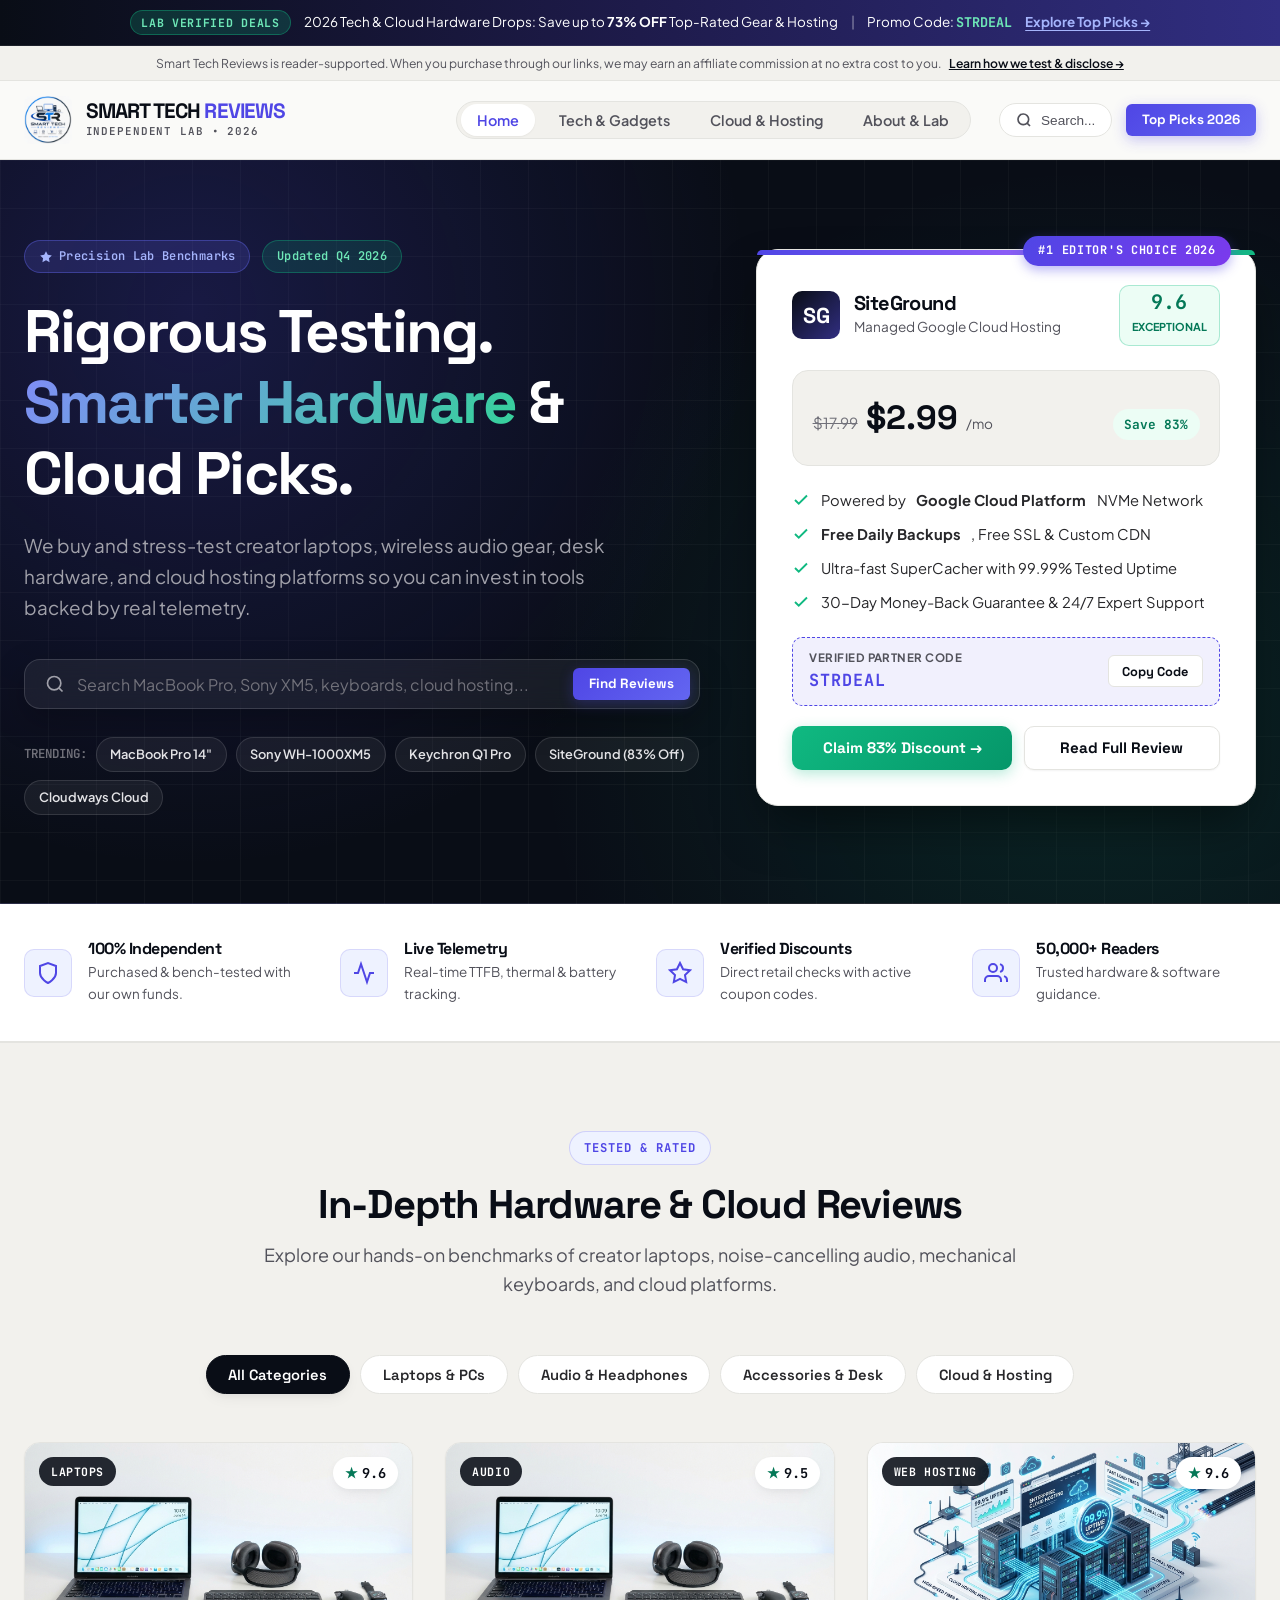
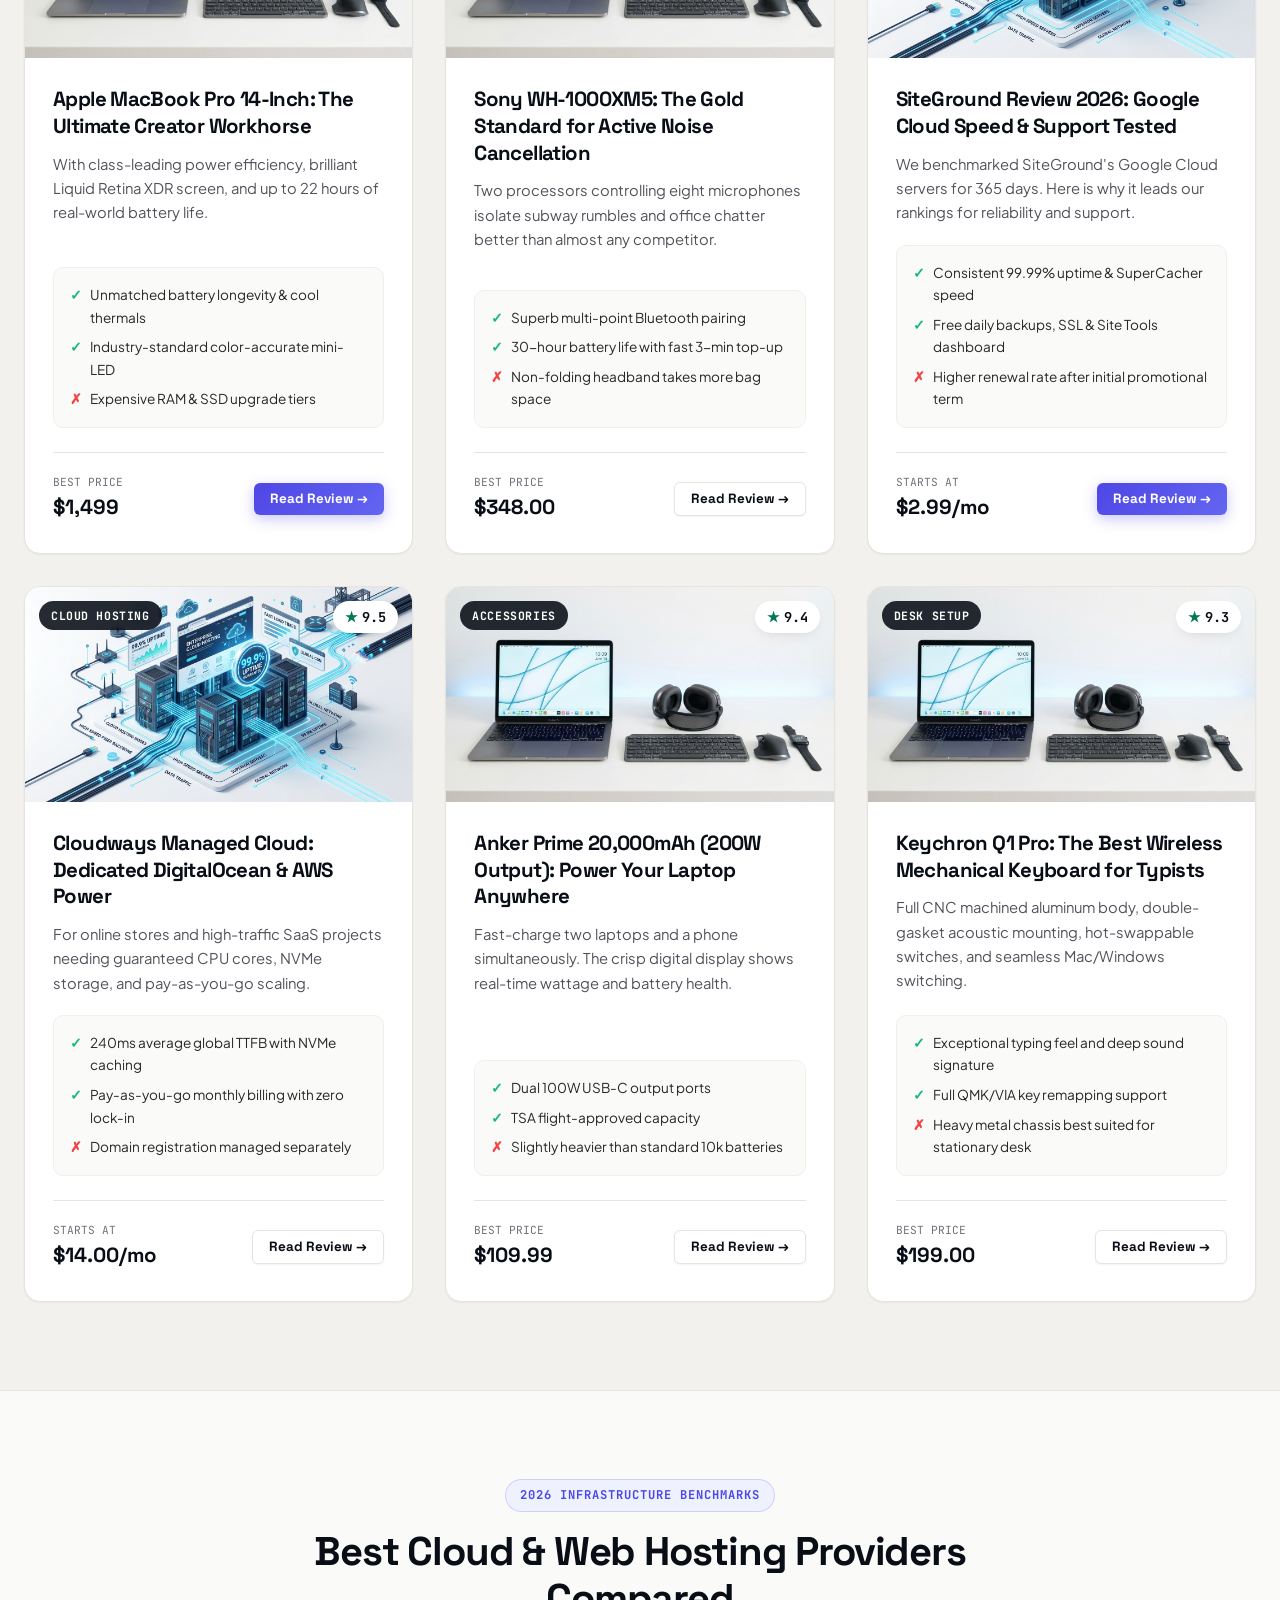
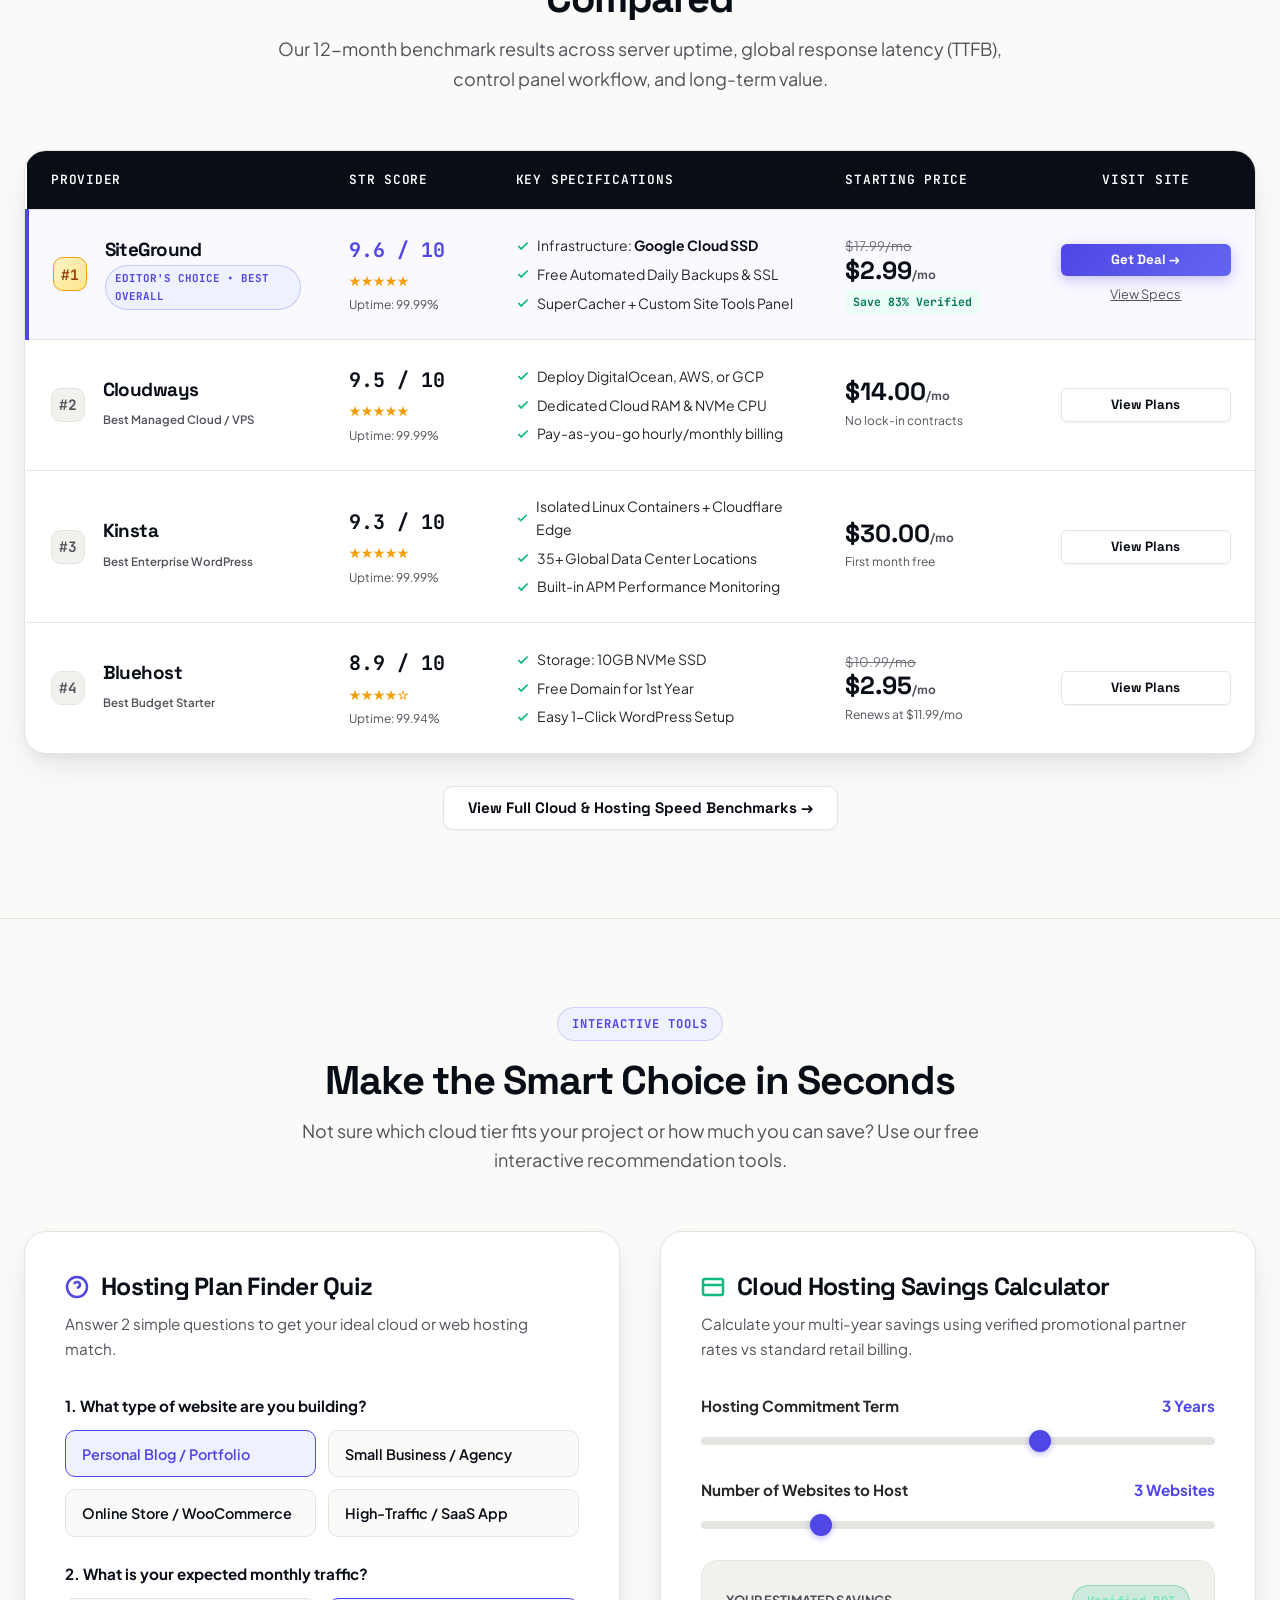
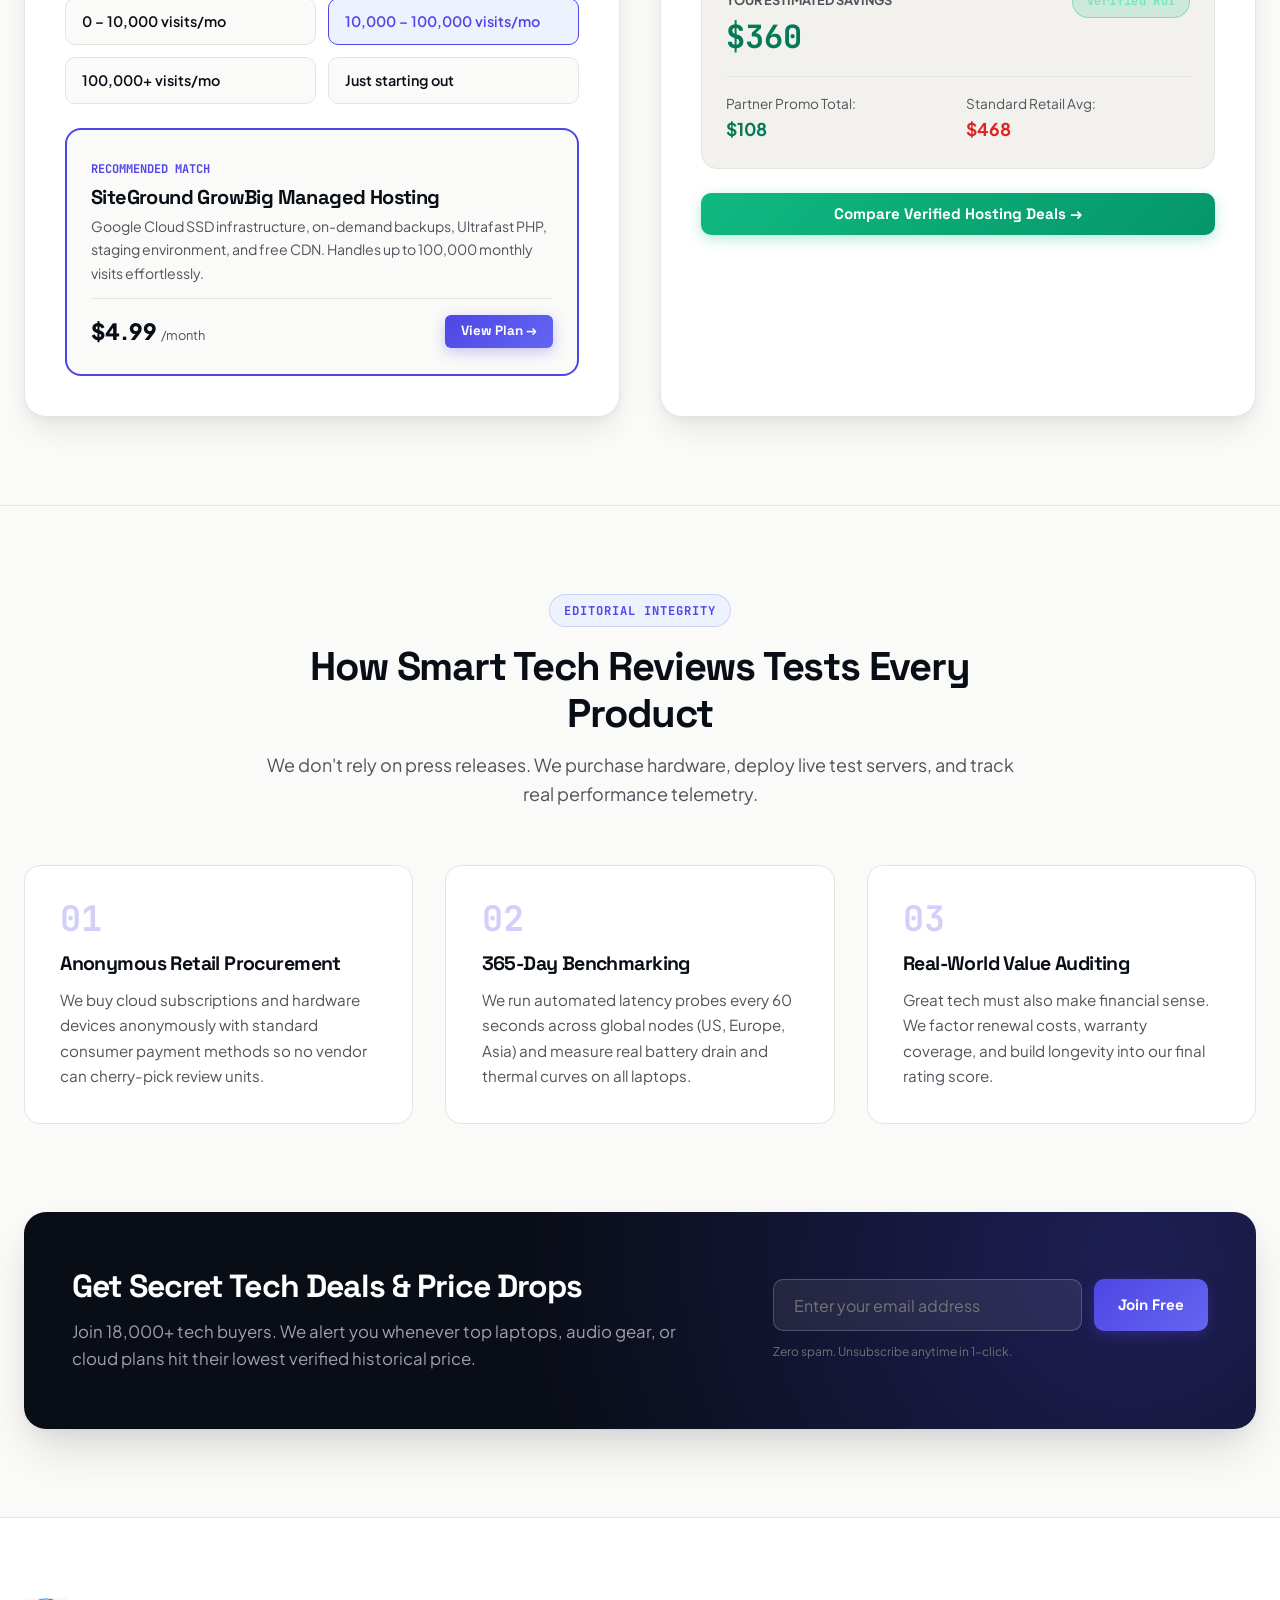
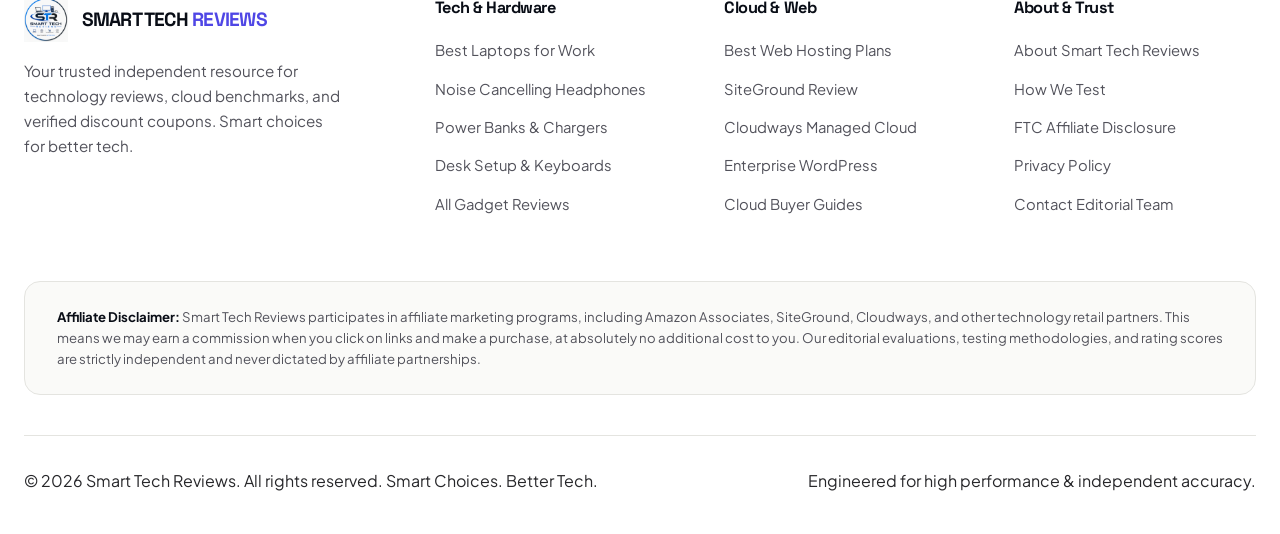
==== commit ce1c7433: "Add dynamic landing page & review post system (post.html) and CMS auto-sync" ====
--- a/index.html
+++ b/index.html
@@ -114,11 +114,11 @@
           <!-- Quick Category Chips -->
           <div class="hero-quick-chips">
             <span class="chips-label">Trending:</span>
-            <a href="gadgets.html#macbook" class="chip">MacBook Pro 14"</a>
-            <a href="gadgets.html#sony-headphones" class="chip">Sony WH-1000XM5</a>
-            <a href="gadgets.html#keychron" class="chip">Keychron Q1 Pro</a>
-            <a href="hosting.html#siteground" class="chip">SiteGround (83% Off)</a>
-            <a href="hosting.html#cloudways" class="chip">Cloudways Cloud</a>
+            <a href="post.html?slug=macbook-pro-14" class="chip">MacBook Pro 14"</a>
+            <a href="post.html?slug=sony-wh-1000xm5" class="chip">Sony WH-1000XM5</a>
+            <a href="post.html?slug=keychron-q1-pro" class="chip">Keychron Q1 Pro</a>
+            <a href="post.html?slug=siteground-cloud" class="chip">SiteGround (83% Off)</a>
+            <a href="post.html?slug=cloudways-managed" class="chip">Cloudways Cloud</a>
           </div>
         </div>
 
@@ -184,8 +184,8 @@
               <a href="https://www.siteground.com" target="_blank" rel="noopener sponsored" class="btn btn-green" style="flex: 1;">
                 Claim 83% Discount &rarr;
               </a>
-              <a href="hosting.html" class="btn btn-secondary" style="flex: 0.85;">
-                Compare Hosts
+              <a href="post.html?slug=siteground-cloud" class="btn btn-secondary" style="flex: 0.85;">
+                Read Full Review
               </a>
             </div>
           </div>
@@ -271,7 +271,7 @@
             </div>
             <div class="review-card-body">
               <h3 class="review-card-title">
-                <a href="gadgets.html#macbook">Apple MacBook Pro 14-Inch: The Ultimate Creator Workhorse</a>
+                <a href="post.html?slug=macbook-pro-14">Apple MacBook Pro 14-Inch: The Ultimate Creator Workhorse</a>
               </h3>
               <p class="review-card-summary">
                 With class-leading power efficiency, brilliant Liquid Retina XDR screen, and up to 22 hours of real-world battery life.
@@ -297,7 +297,7 @@
                   <span class="card-price-label">Best Price</span>
                   <span class="card-price-val">$1,499</span>
                 </div>
-                <a href="gadgets.html#macbook" class="btn btn-primary btn-sm">
+                <a href="post.html?slug=macbook-pro-14" class="btn btn-primary btn-sm">
                   Read Review &rarr;
                 </a>
               </div>
@@ -313,7 +313,7 @@
             </div>
             <div class="review-card-body">
               <h3 class="review-card-title">
-                <a href="gadgets.html#sony-headphones">Sony WH-1000XM5: The Gold Standard for Active Noise Cancellation</a>
+                <a href="post.html?slug=sony-wh-1000xm5">Sony WH-1000XM5: The Gold Standard for Active Noise Cancellation</a>
               </h3>
               <p class="review-card-summary">
                 Two processors controlling eight microphones isolate subway rumbles and office chatter better than almost any competitor.
@@ -339,8 +339,8 @@
                   <span class="card-price-label">Best Price</span>
                   <span class="card-price-val">$348.00</span>
                 </div>
-                <a href="gadgets.html#sony-headphones" class="btn btn-secondary btn-sm">
-                  Check Deals &rarr;
+                <a href="post.html?slug=sony-wh-1000xm5" class="btn btn-secondary btn-sm">
+                  Read Review &rarr;
                 </a>
               </div>
             </div>
@@ -355,7 +355,7 @@
             </div>
             <div class="review-card-body">
               <h3 class="review-card-title">
-                <a href="hosting.html#siteground">SiteGround Review 2026: Google Cloud Speed &amp; Support Tested</a>
+                <a href="post.html?slug=siteground-cloud">SiteGround Review 2026: Google Cloud Speed &amp; Support Tested</a>
               </h3>
               <p class="review-card-summary">
                 We benchmarked SiteGround's Google Cloud servers for 365 days. Here is why it leads our rankings for reliability and support.
@@ -381,8 +381,8 @@
                   <span class="card-price-label">Starts at</span>
                   <span class="card-price-val">$2.99/mo</span>
                 </div>
-                <a href="hosting.html#siteground" class="btn btn-primary btn-sm">
-                  View Benchmarks &rarr;
+                <a href="post.html?slug=siteground-cloud" class="btn btn-primary btn-sm">
+                  Read Review &rarr;
                 </a>
               </div>
             </div>
@@ -397,7 +397,7 @@
             </div>
             <div class="review-card-body">
               <h3 class="review-card-title">
-                <a href="hosting.html#cloudways">Cloudways Managed Cloud: Dedicated DigitalOcean &amp; AWS Power</a>
+                <a href="post.html?slug=cloudways-managed">Cloudways Managed Cloud: Dedicated DigitalOcean &amp; AWS Power</a>
               </h3>
               <p class="review-card-summary">
                 For online stores and high-traffic SaaS projects needing guaranteed CPU cores, NVMe storage, and pay-as-you-go scaling.
@@ -423,8 +423,8 @@
                   <span class="card-price-label">Starts at</span>
                   <span class="card-price-val">$14.00/mo</span>
                 </div>
-                <a href="hosting.html#cloudways" class="btn btn-secondary btn-sm">
-                  View Plan &rarr;
+                <a href="post.html?slug=cloudways-managed" class="btn btn-secondary btn-sm">
+                  Read Review &rarr;
                 </a>
               </div>
             </div>
@@ -439,7 +439,7 @@
             </div>
             <div class="review-card-body">
               <h3 class="review-card-title">
-                <a href="gadgets.html#anker-powerbank">Anker Prime 20,000mAh (200W Output): Power Your Laptop Anywhere</a>
+                <a href="post.html?slug=anker-prime-20000">Anker Prime 20,000mAh (200W Output): Power Your Laptop Anywhere</a>
               </h3>
               <p class="review-card-summary">
                 Fast-charge two laptops and a phone simultaneously. The crisp digital display shows real-time wattage and battery health.
@@ -465,8 +465,8 @@
                   <span class="card-price-label">Best Price</span>
                   <span class="card-price-val">$109.99</span>
                 </div>
-                <a href="gadgets.html#anker-powerbank" class="btn btn-secondary btn-sm">
-                  Check Deals &rarr;
+                <a href="post.html?slug=anker-prime-20000" class="btn btn-secondary btn-sm">
+                  Read Review &rarr;
                 </a>
               </div>
             </div>
@@ -481,7 +481,7 @@
             </div>
             <div class="review-card-body">
               <h3 class="review-card-title">
-                <a href="gadgets.html#keychron">Keychron Q1 Pro: The Best Wireless Mechanical Keyboard for Typists</a>
+                <a href="post.html?slug=keychron-q1-pro">Keychron Q1 Pro: The Best Wireless Mechanical Keyboard for Typists</a>
               </h3>
               <p class="review-card-summary">
                 Full CNC machined aluminum body, double-gasket acoustic mounting, hot-swappable switches, and seamless Mac/Windows switching.
@@ -507,8 +507,8 @@
                   <span class="card-price-label">Best Price</span>
                   <span class="card-price-val">$199.00</span>
                 </div>
-                <a href="gadgets.html#keychron" class="btn btn-secondary btn-sm">
-                  Check Deals &rarr;
+                <a href="post.html?slug=keychron-q1-pro" class="btn btn-secondary btn-sm">
+                  Read Review &rarr;
                 </a>
               </div>
             </div>
--- a/styles.css
+++ b/styles.css
@@ -2103,3 +2103,208 @@
     font-size: 0.875rem;
   }
 }
+
+/* ==========================================================================
+   LANDING PAGE & POST VIEWER (post.html)
+   ========================================================================== */
+.post-layout-grid {
+  display: grid;
+  grid-template-columns: 1fr 380px;
+  gap: 3rem;
+  align-items: start;
+}
+
+.post-main-col {
+  background: #ffffff;
+  border: 1px solid var(--border-light);
+  border-radius: var(--radius-xl);
+  padding: 2.75rem;
+  box-shadow: var(--shadow-sm);
+}
+
+.post-featured-image {
+  width: 100%;
+  max-height: 420px;
+  object-fit: cover;
+  border-radius: var(--radius-lg);
+  margin-bottom: 2rem;
+  border: 1px solid var(--border-light);
+}
+
+.post-verdict-box {
+  background: var(--bg-primary);
+  border: 1.5px solid var(--brand-blue);
+  border-radius: var(--radius-lg);
+  padding: 1.75rem;
+  margin-bottom: 2.25rem;
+  position: relative;
+}
+
+.post-verdict-label {
+  display: inline-block;
+  font-family: var(--font-mono);
+  font-size: 0.72rem;
+  font-weight: 700;
+  text-transform: uppercase;
+  letter-spacing: 0.06em;
+  background: var(--brand-blue);
+  color: #ffffff;
+  padding: 0.25rem 0.75rem;
+  border-radius: var(--radius-full);
+  margin-bottom: 0.75rem;
+}
+
+.post-pros-cons-grid {
+  display: grid;
+  grid-template-columns: 1fr 1fr;
+  gap: 1.5rem;
+  margin-bottom: 2.5rem;
+}
+
+.post-pros-box,
+.post-cons-box {
+  border-radius: var(--radius-lg);
+  padding: 1.5rem;
+}
+
+.post-pros-box {
+  background: var(--accent-green-light);
+  border: 1px solid rgba(16, 185, 129, 0.25);
+}
+
+.post-cons-box {
+  background: var(--accent-red-light);
+  border: 1px solid rgba(239, 68, 68, 0.25);
+}
+
+.post-pros-box h4 {
+  color: var(--accent-green-dark);
+  margin-bottom: 1rem;
+  display: flex;
+  align-items: center;
+  gap: 0.5rem;
+}
+
+.post-cons-box h4 {
+  color: #b91c1c;
+  margin-bottom: 1rem;
+  display: flex;
+  align-items: center;
+  gap: 0.5rem;
+}
+
+.post-pros-box ul,
+.post-cons-box ul {
+  list-style: none;
+  display: flex;
+  flex-direction: column;
+  gap: 0.65rem;
+  font-size: 0.925rem;
+}
+
+.post-pros-box li,
+.post-cons-box li {
+  display: flex;
+  align-items: flex-start;
+  gap: 0.5rem;
+}
+
+/* Rich Markdown Article Content */
+.post-body-content {
+  font-size: 1.05rem;
+  line-height: 1.8;
+  color: var(--text-main);
+}
+
+.post-body-content h2 {
+  font-size: 1.75rem;
+  margin: 2.25rem 0 1rem;
+  padding-bottom: 0.5rem;
+  border-bottom: 1px solid var(--border-light);
+}
+
+.post-body-content h3 {
+  font-size: 1.35rem;
+  margin: 1.75rem 0 0.75rem;
+}
+
+.post-body-content p {
+  font-size: 1.05rem;
+  margin-bottom: 1.25rem;
+}
+
+.post-body-content ul,
+.post-body-content ol {
+  margin: 0 0 1.5rem 1.5rem;
+}
+
+.post-body-content li {
+  margin-bottom: 0.5rem;
+}
+
+.post-body-content blockquote {
+  background: var(--bg-secondary);
+  border-left: 4px solid var(--brand-blue);
+  padding: 1.25rem 1.5rem;
+  border-radius: 0 var(--radius-md) var(--radius-md) 0;
+  margin: 1.5rem 0;
+  font-style: italic;
+  color: var(--dark-slate);
+}
+
+.post-sidebar {
+  position: sticky;
+  top: 100px;
+  display: flex;
+  flex-direction: column;
+  gap: 1.5rem;
+}
+
+.post-bottom-cta {
+  margin-top: 3rem;
+  background: var(--bg-obsidian);
+  color: #ffffff;
+  border-radius: var(--radius-xl);
+  padding: 2.5rem;
+  display: flex;
+  align-items: center;
+  justify-content: space-between;
+  gap: 2rem;
+  flex-wrap: wrap;
+}
+
+.post-bottom-cta h3 {
+  color: #ffffff;
+  margin-bottom: 0.4rem;
+}
+
+.post-bottom-cta p {
+  color: #a1a1aa;
+  margin: 0;
+}
+
+@media (max-width: 1024px) {
+  .post-layout-grid {
+    grid-template-columns: 1fr;
+  }
+
+  .post-sidebar {
+    position: static;
+  }
+}
+
+@media (max-width: 768px) {
+  .post-main-col {
+    padding: 1.5rem;
+  }
+
+  .post-pros-cons-grid {
+    grid-template-columns: 1fr;
+  }
+
+  .post-bottom-cta {
+    padding: 1.75rem;
+    flex-direction: column;
+    text-align: center;
+  }
+}
